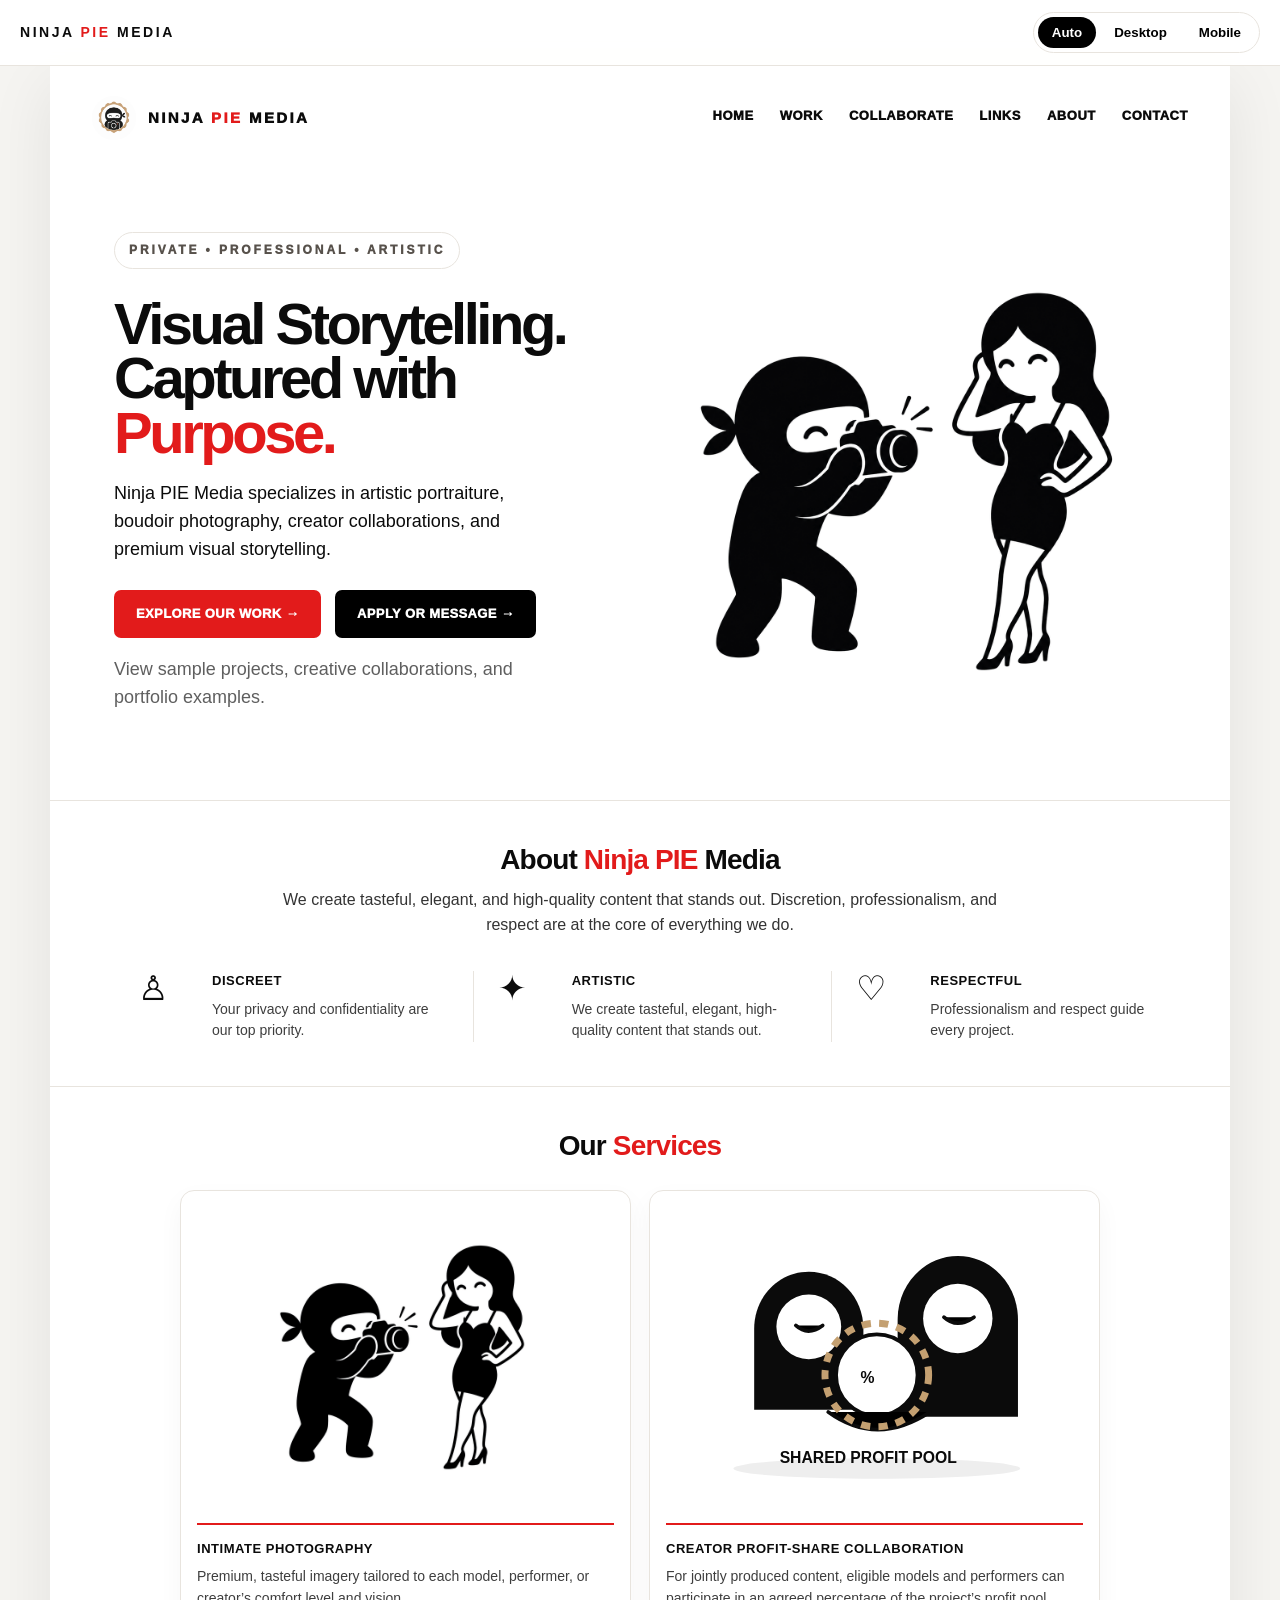
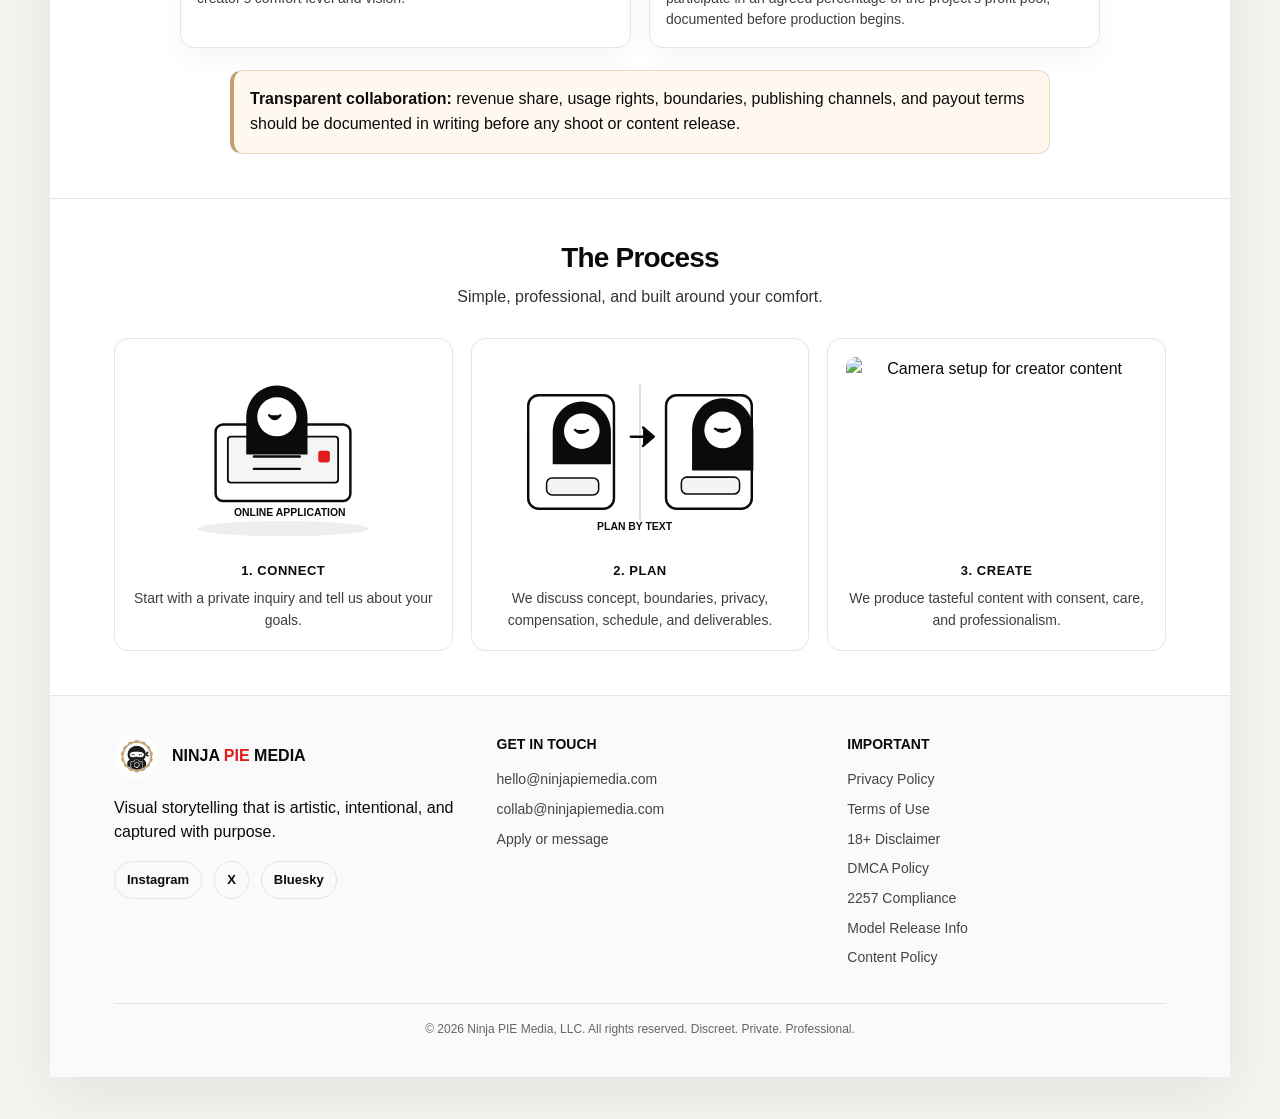
==== index.html @ a1fa8f60 "Add files via upload" ====
<!doctype html><html lang="en"><head><meta charset="utf-8"><meta name="viewport" content="width=device-width,initial-scale=1"><title>Ninja PIE Media | Visual Storytelling Captured with Purpose</title><meta name="description" content="Ninja PIE Media creates tasteful, professional visual storytelling, portraiture, and creator collaborations."><meta property="og:title" content="Ninja PIE Media | Visual Storytelling Captured with Purpose"><meta property="og:description" content="Visual storytelling captured with purpose."><meta property="og:image" content="/assets/social-preview.jpg"><meta property="og:type" content="website"><meta name="twitter:card" content="summary_large_image"><link rel="icon" href="/assets/favicon.png"><link rel="stylesheet" href="styles.css"></head><body><div class="top-toggle"><div class="toggle-inner"><a class="mini-brand" href="index.html">NINJA <span>PIE</span> MEDIA</a><div class="view-switch" aria-label="View switcher"><button data-view="auto">Auto</button><button data-view="desktop">Desktop</button><button data-view="mobile">Mobile</button></div></div></div><div class="site"><header class="nav"><a class="brand" href="index.html"><img src="assets/profile-logo.png" alt="Ninja PIE Media mark"><span class="brand-name">NINJA <span class="red">PIE</span> MEDIA</span></a><nav class="menu"><a href="index.html">HOME</a><a href="work.html">WORK</a><a href="collaborate.html">COLLABORATE</a><a href="links.html">LINKS</a><a href="about.html">ABOUT</a><a href="contact.html">CONTACT</a></nav><div class="hamb">☰</div></header><main><section class="hero"><div><span class="pill">PRIVATE • PROFESSIONAL • ARTISTIC</span><h1>Visual Storytelling.<br>Captured with <span class="red">Purpose.</span></h1><p>Ninja PIE Media specializes in artistic portraiture, boudoir photography, creator collaborations, and premium visual storytelling.</p><div class="cta-row"><a class="btn" href="work.html">Explore Our Work →</a><a class="btn black" href="collaborate.html">Apply or Message →</a></div><p class="small-note">View sample projects, creative collaborations, and portfolio examples.</p></div><div class="hero-img"><img src="assets/ninja-photographing-model.png" alt="Cartoon ninja photographer photographing a model"></div></section><section class="section center"><h2>About <span class="red">Ninja PIE</span> Media</h2><p class="section-intro">We create tasteful, elegant, and high-quality content that stands out. Discretion, professionalism, and respect are at the core of everything we do.</p><div class="values"><div class="value"><div class="icon">♙</div><div><h3>Discreet</h3><p>Your privacy and confidentiality are our top priority.</p></div></div><div class="value"><div class="icon">✦</div><div><h3>Artistic</h3><p>We create tasteful, elegant, high-quality content that stands out.</p></div></div><div class="value"><div class="icon">♡</div><div><h3>Respectful</h3><p>Professionalism and respect guide every project.</p></div></div></div></section><section class="section center"><h2>Our <span class="red">Services</span></h2><div class="cards two"><div class="card"><img src="assets/service-photography-crisp.png" alt="Photography service"><div class="cap"><h3>Intimate Photography</h3><p>Premium, tasteful imagery tailored to each model, performer, or creator’s comfort level and vision.</p></div></div><div class="card"><img src="assets/service-profit-share.svg" alt="Creator profit-share collaboration"><div class="cap"><h3>Creator Profit-Share Collaboration</h3><p>For jointly produced content, eligible models and performers can participate in an agreed percentage of the project’s profit pool, documented before production begins.</p></div></div></div><div class="profit-note"><strong>Transparent collaboration:</strong> revenue share, usage rights, boundaries, publishing channels, and payout terms should be documented in writing before any shoot or content release.</div></section><section class="section center"><h2>The Process</h2><p class="section-intro">Simple, professional, and built around your comfort.</p><div class="steps visual"><div class="step"><img src="assets/process-connect.svg" alt="Model applying online"><h3>1. Connect</h3><p>Start with a private inquiry and tell us about your goals.</p></div><div class="step"><img src="assets/process-plan.svg" alt="Planning by text"><h3>2. Plan</h3><p>We discuss concept, boundaries, privacy, compensation, schedule, and deliverables.</p></div><div class="step"><img src="assets/process-create.svg" alt="Camera setup for creator content"><h3>3. Create</h3><p>We produce tasteful content with consent, care, and professionalism.</p></div></div></section></main><footer class="footer"><div class="footer-grid"><div><div class="footer-logo"><img src="assets/profile-logo.png" alt="Ninja PIE Media"><strong>NINJA <span class="red">PIE</span> MEDIA</strong></div><p>Visual storytelling that is artistic, intentional, and captured with purpose.</p><div class="socials"><a target="_blank" rel="noopener noreferrer" href="https://instagram.com/ninjapiemedia">Instagram</a><a target="_blank" rel="noopener noreferrer" href="https://x.com/ninjapiemedia">X</a><a target="_blank" rel="noopener noreferrer" href="https://bsky.app/profile/ninjapiemedia.bsky.social">Bluesky</a></div></div><div><h4>Get in touch</h4><ul><li><a href="mailto:hello@ninjapiemedia.com">hello@ninjapiemedia.com</a></li><li><a href="mailto:collab@ninjapiemedia.com">collab@ninjapiemedia.com</a></li><li><a href="collaborate.html">Apply or message</a></li></ul></div><div><h4>Important</h4><ul><li><a href="privacy.html">Privacy Policy</a></li><li><a href="terms.html">Terms of Use</a></li><li><a href="age.html">18+ Disclaimer</a></li><li><a href="dmca.html">DMCA Policy</a></li><li><a href="compliance.html">2257 Compliance</a></li><li><a href="release.html">Model Release Info</a></li><li><a href="content-policy.html">Content Policy</a></li></ul></div></div><div class="copyright">© 2026 Ninja PIE Media, LLC. All rights reserved. Discreet. Private. Professional.</div></footer></div><script src="script.js"></script></body></html>
---- styles.css ----
:root{--bg:#f5f4f1;--paper:#fff;--ink:#0b0b0b;--muted:#5f5f5f;--line:#e8e4de;--red:#e21b1b;--gold:#c4a071;--soft:#faf9f7;--shadow:0 18px 60px rgba(0,0,0,.08)}
*{box-sizing:border-box}html{scroll-behavior:smooth}body{margin:0;background:var(--bg);color:var(--ink);font-family:Inter,Arial,Helvetica,sans-serif;line-height:1.55}a{color:inherit;text-decoration:none}img{max-width:100%;display:block}.top-toggle{position:sticky;top:0;z-index:50;background:rgba(255,255,255,.94);border-bottom:1px solid var(--line);backdrop-filter:blur(12px)}.toggle-inner{max-width:1320px;margin:auto;padding:12px 20px;display:flex;align-items:center;justify-content:space-between}.mini-brand{font-weight:900;letter-spacing:.18em;font-size:14px}.mini-brand span,.red{color:var(--red)}.view-switch{display:flex;gap:4px;border:1px solid var(--line);border-radius:999px;padding:4px;background:#fff}.view-switch button{border:0;background:transparent;border-radius:999px;padding:8px 14px;font-weight:800;cursor:pointer}.view-switch button.active{background:#000;color:#fff}.site{max-width:1180px;margin:0 auto 42px;background:var(--paper);box-shadow:var(--shadow);overflow:hidden}.site.mobile{max-width:430px}.nav{display:flex;align-items:center;justify-content:space-between;padding:30px 42px}.brand{display:flex;gap:12px;align-items:center}.brand img{width:44px;height:44px;border-radius:50%;object-fit:cover}.brand-name{font-size:15px;font-weight:950;letter-spacing:.16em;white-space:nowrap}.menu{display:flex;gap:26px;align-items:center;font-size:13px;font-weight:950;letter-spacing:.04em}.menu a{padding:8px 0;border-bottom:3px solid transparent}.menu a.active,.menu a:hover{color:var(--red);border-color:var(--red)}.hamb{display:none;font-size:28px}.hero{display:grid;grid-template-columns:1fr 1fr;gap:40px;align-items:center;padding:58px 64px 66px}.pill{display:inline-block;border:1px solid var(--line);border-radius:999px;padding:8px 14px;color:#57514b;background:#fff;font-size:12px;font-weight:950;letter-spacing:.24em}.hero h1{font-size:58px;line-height:.94;margin:28px 0 20px;letter-spacing:-.06em}.hero p{max-width:430px;font-size:18px}.hero-img img{border-radius:22px;filter:contrast(1.03) saturate(.9)}.cta-row{display:flex;gap:14px;flex-wrap:wrap;margin:26px 0 10px}.center-row{justify-content:center}.btn{display:inline-flex;align-items:center;justify-content:center;gap:10px;background:var(--red);color:#fff;border-radius:7px;padding:14px 22px;font-size:13px;font-weight:950;text-transform:uppercase;letter-spacing:.03em;border:0;cursor:pointer}.btn.black{background:#000}.btn.light{background:#fff;color:#000;border:1px solid var(--line)}.small-note{color:var(--muted);font-size:14px}.section{padding:44px 64px;border-top:1px solid var(--line)}.section.center{text-align:center}.section h2{font-size:28px;line-height:1.1;margin:0 0 12px;letter-spacing:-.03em}.section-intro{max-width:720px;margin:0 auto 28px;color:#333}.values{display:grid;grid-template-columns:repeat(3,1fr);gap:24px;margin-top:34px}.value{display:grid;grid-template-columns:58px 1fr;gap:16px;text-align:left;border-left:1px solid var(--line);padding-left:24px}.value:first-child{border-left:0}.icon{font-size:34px;line-height:1}.value h3,.card h3,.step h3{font-size:13px;text-transform:uppercase;letter-spacing:.04em;margin:0 0 7px}.value p,.card p,.step p{color:#3e3e3e;margin:0;font-size:14px}.cards{display:grid;grid-template-columns:repeat(4,1fr);gap:18px;margin-top:28px}.cards.two{grid-template-columns:repeat(2,1fr);max-width:920px;margin-left:auto;margin-right:auto}.card{background:#fff;border:1px solid var(--line);border-radius:14px;padding:16px;box-shadow:0 10px 26px rgba(0,0,0,.04);overflow:hidden;text-align:left}.card img{height:240px;width:100%;object-fit:contain;border-radius:10px;background:#fff;image-rendering:auto}.cards.two .card img{height:300px}.card .cap{border-top:2px solid var(--red);margin-top:16px;padding-top:14px}.profit-note{margin:22px auto 0;max-width:820px;text-align:left;background:#fff8ef;border:1px solid #edd7bd;border-left:4px solid var(--gold);padding:16px;border-radius:12px}.steps{display:grid;grid-template-columns:repeat(3,1fr);gap:18px;margin-top:28px}.step{border:1px solid var(--line);border-radius:14px;padding:18px;background:#fff;text-align:center}.steps.visual .step img{height:190px;width:100%;object-fit:contain;margin:0 auto 14px;border-radius:10px;background:#fff}.footer{padding:38px 64px;background:#fafafa;border-top:1px solid var(--line)}.footer-grid{display:grid;grid-template-columns:1.1fr 1fr 1fr;gap:32px}.footer-logo{display:flex;gap:12px;align-items:center}.footer-logo img{width:46px;height:46px;border-radius:50%}.footer h4{margin:0 0 14px;font-size:14px;text-transform:uppercase}.footer ul{list-style:none;padding:0;margin:0}.footer li{margin:8px 0;color:#444;font-size:14px}.socials{display:flex;gap:12px;flex-wrap:wrap;margin-top:14px}.socials a{border:1px solid var(--line);border-radius:999px;padding:8px 12px;font-size:13px;font-weight:800}.copyright{margin-top:26px;padding-top:16px;border-top:1px solid var(--line);text-align:center;color:#666;font-size:12px}.page-hero{padding:54px 64px;background:linear-gradient(120deg,#fff,#fbfaf7);border-top:1px solid var(--line)}.page-hero h1{font-size:48px;letter-spacing:-.05em;line-height:1;margin:12px 0}.back-home{display:inline-flex;margin-bottom:18px;color:#333;border:1px solid var(--line);border-radius:999px;padding:8px 12px;font-weight:850;font-size:13px}.grid-2{display:grid;grid-template-columns:1fr 1fr;gap:28px;align-items:start}.page-art{border-radius:14px;border:1px solid var(--line);background:#fff}.legal{max-width:900px;margin:auto}.legal h2{margin-top:30px}.legal p,.legal li{color:#333}.notice{background:#fff6f6;border:1px solid #ffd0d0;border-left:4px solid var(--red);padding:16px;border-radius:10px;margin:18px 0}.form{display:grid;gap:14px;background:#fff;border:1px solid var(--line);border-radius:14px;padding:22px}.form label{font-weight:850;font-size:13px}.form input,.form select,.form textarea{width:100%;border:1px solid var(--line);border-radius:8px;padding:12px;font:inherit;background:#fff}.form textarea{min-height:130px}.check{display:flex;gap:10px;align-items:flex-start;font-size:13px;color:#333}.check input{width:auto;margin-top:5px}.platforms{display:grid;grid-template-columns:repeat(5,1fr);gap:12px}.platform{border:1px solid var(--line);border-radius:12px;padding:18px;background:#fff;text-align:center}.coming{display:inline-block;margin-top:10px;background:#000;color:#fff;border-radius:999px;padding:5px 10px;font-size:11px;font-weight:900;text-transform:uppercase}.gallery{display:grid;grid-template-columns:repeat(3,1fr);gap:16px}.gallery .card img{height:220px;object-fit:cover}.link-list{display:grid;gap:12px;max-width:520px;margin:0 auto}.site.mobile .nav{padding:22px 20px}.site.mobile .menu{display:none}.site.mobile .hamb{display:block}.site.mobile .hero{display:block;padding:34px 24px 44px}.site.mobile .hero h1{font-size:42px}.site.mobile .hero p{font-size:16px}.site.mobile .section,.site.mobile .page-hero,.site.mobile .footer{padding:32px 24px}.site.mobile .values,.site.mobile .cards,.site.mobile .cards.two,.site.mobile .steps,.site.mobile .footer-grid,.site.mobile .grid-2,.site.mobile .platforms,.site.mobile .gallery{grid-template-columns:1fr}.site.mobile .value{border-left:0;border-top:1px solid var(--line);padding-left:0;padding-top:18px}.site.mobile .page-hero h1{font-size:38px}
@media(max-width:850px){.site{max-width:430px}.menu{display:none}.hamb{display:block}.nav{padding:22px 20px}.hero{display:block;padding:34px 24px 44px}.hero h1{font-size:42px}.hero p{font-size:16px}.section,.page-hero,.footer{padding:32px 24px}.values,.cards,.cards.two,.steps,.footer-grid,.grid-2,.platforms,.gallery{grid-template-columns:1fr}.value{border-left:0;border-top:1px solid var(--line);padding-left:0;padding-top:18px}.page-hero h1{font-size:38px}.top-toggle .mini-brand{font-size:11px}.view-switch button{padding:7px 10px;font-size:12px}.cards.two .card img,.card img{height:230px}}
body.force-desktop .site{max-width:1180px}body.force-desktop .menu{display:flex}body.force-desktop .hamb{display:none}body.force-desktop .hero{display:grid;grid-template-columns:1fr 1fr;padding:58px 64px 66px}body.force-desktop .hero h1{font-size:58px}body.force-desktop .section,body.force-desktop .page-hero,body.force-desktop .footer{padding:44px 64px}body.force-desktop .values{grid-template-columns:repeat(3,1fr)}body.force-desktop .cards{grid-template-columns:repeat(4,1fr)}body.force-desktop .cards.two{grid-template-columns:repeat(2,1fr)}body.force-desktop .steps{grid-template-columns:repeat(3,1fr)}body.force-desktop .footer-grid{grid-template-columns:1.1fr 1fr 1fr}body.force-desktop .grid-2{grid-template-columns:1fr 1fr}body.force-desktop .platforms{grid-template-columns:repeat(5,1fr)}body.force-desktop .gallery{grid-template-columns:repeat(3,1fr)}body.force-mobile .site{max-width:430px}body.force-mobile .menu{display:none}body.force-mobile .hamb{display:block}body.force-mobile .hero{display:block;padding:34px 24px 44px}body.force-mobile .hero h1{font-size:42px}body.force-mobile .section,body.force-mobile .page-hero,body.force-mobile .footer{padding:32px 24px}body.force-mobile .values,body.force-mobile .cards,body.force-mobile .cards.two,body.force-mobile .steps,body.force-mobile .footer-grid,body.force-mobile .grid-2,body.force-mobile .platforms,body.force-mobile .gallery{grid-template-columns:1fr}body.force-mobile .value{border-left:0;border-top:1px solid var(--line);padding-left:0;padding-top:18px}
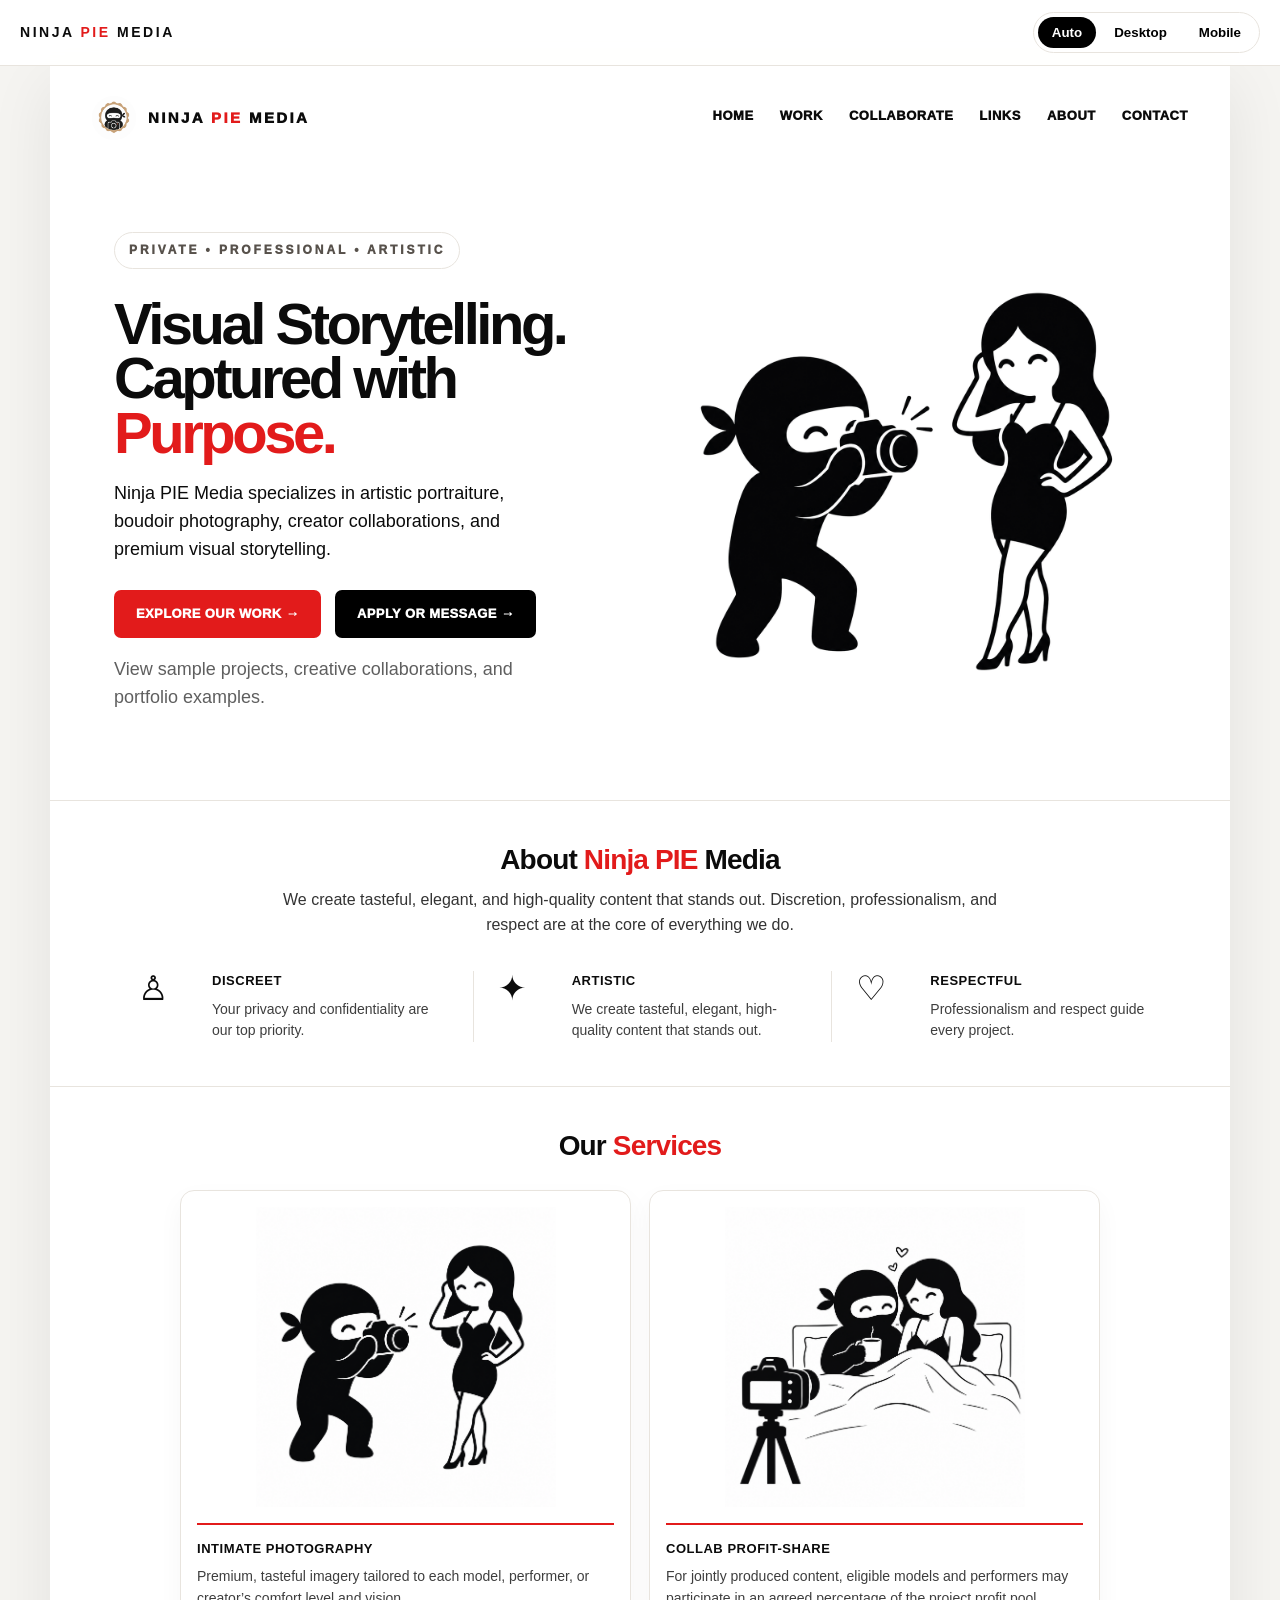
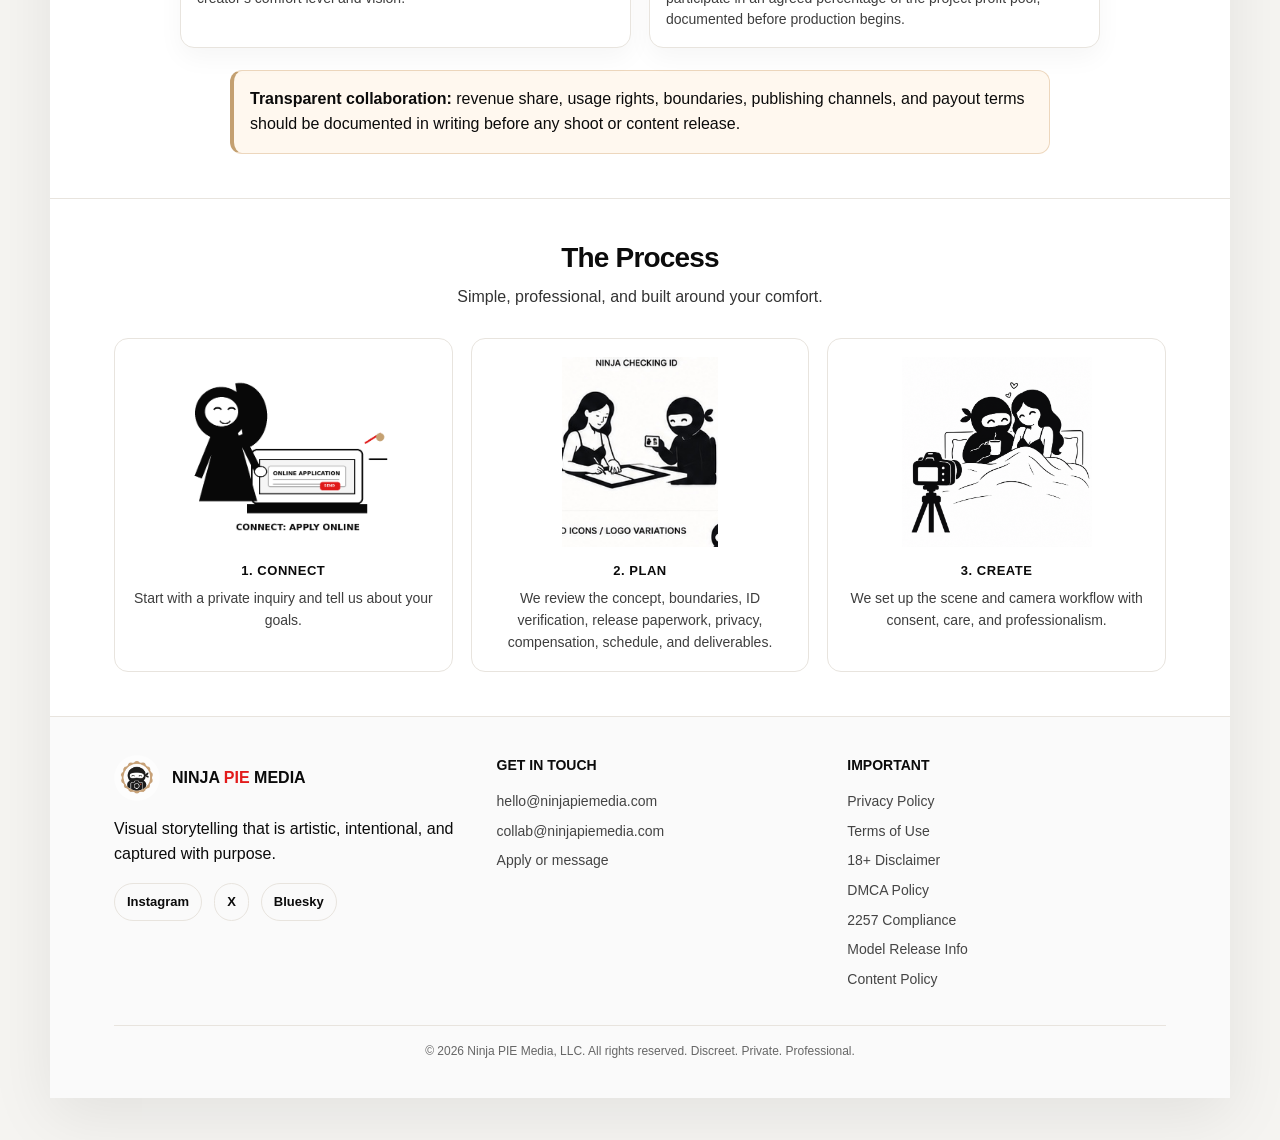
==== commit c895327a: "Add files via upload" ====
--- a/index.html
+++ b/index.html
@@ -1 +1 @@
-<!doctype html><html lang="en"><head><meta charset="utf-8"><meta name="viewport" content="width=device-width,initial-scale=1"><title>Ninja PIE Media | Visual Storytelling Captured with Purpose</title><meta name="description" content="Ninja PIE Media creates tasteful, professional visual storytelling, portraiture, and creator collaborations."><meta property="og:title" content="Ninja PIE Media | Visual Storytelling Captured with Purpose"><meta property="og:description" content="Visual storytelling captured with purpose."><meta property="og:image" content="/assets/social-preview.jpg"><meta property="og:type" content="website"><meta name="twitter:card" content="summary_large_image"><link rel="icon" href="/assets/favicon.png"><link rel="stylesheet" href="styles.css"></head><body><div class="top-toggle"><div class="toggle-inner"><a class="mini-brand" href="index.html">NINJA <span>PIE</span> MEDIA</a><div class="view-switch" aria-label="View switcher"><button data-view="auto">Auto</button><button data-view="desktop">Desktop</button><button data-view="mobile">Mobile</button></div></div></div><div class="site"><header class="nav"><a class="brand" href="index.html"><img src="assets/profile-logo.png" alt="Ninja PIE Media mark"><span class="brand-name">NINJA <span class="red">PIE</span> MEDIA</span></a><nav class="menu"><a href="index.html">HOME</a><a href="work.html">WORK</a><a href="collaborate.html">COLLABORATE</a><a href="links.html">LINKS</a><a href="about.html">ABOUT</a><a href="contact.html">CONTACT</a></nav><div class="hamb">☰</div></header><main><section class="hero"><div><span class="pill">PRIVATE • PROFESSIONAL • ARTISTIC</span><h1>Visual Storytelling.<br>Captured with <span class="red">Purpose.</span></h1><p>Ninja PIE Media specializes in artistic portraiture, boudoir photography, creator collaborations, and premium visual storytelling.</p><div class="cta-row"><a class="btn" href="work.html">Explore Our Work →</a><a class="btn black" href="collaborate.html">Apply or Message →</a></div><p class="small-note">View sample projects, creative collaborations, and portfolio examples.</p></div><div class="hero-img"><img src="assets/ninja-photographing-model.png" alt="Cartoon ninja photographer photographing a model"></div></section><section class="section center"><h2>About <span class="red">Ninja PIE</span> Media</h2><p class="section-intro">We create tasteful, elegant, and high-quality content that stands out. Discretion, professionalism, and respect are at the core of everything we do.</p><div class="values"><div class="value"><div class="icon">♙</div><div><h3>Discreet</h3><p>Your privacy and confidentiality are our top priority.</p></div></div><div class="value"><div class="icon">✦</div><div><h3>Artistic</h3><p>We create tasteful, elegant, high-quality content that stands out.</p></div></div><div class="value"><div class="icon">♡</div><div><h3>Respectful</h3><p>Professionalism and respect guide every project.</p></div></div></div></section><section class="section center"><h2>Our <span class="red">Services</span></h2><div class="cards two"><div class="card"><img src="assets/service-photography-crisp.png" alt="Photography service"><div class="cap"><h3>Intimate Photography</h3><p>Premium, tasteful imagery tailored to each model, performer, or creator’s comfort level and vision.</p></div></div><div class="card"><img src="assets/service-profit-share.svg" alt="Creator profit-share collaboration"><div class="cap"><h3>Creator Profit-Share Collaboration</h3><p>For jointly produced content, eligible models and performers can participate in an agreed percentage of the project’s profit pool, documented before production begins.</p></div></div></div><div class="profit-note"><strong>Transparent collaboration:</strong> revenue share, usage rights, boundaries, publishing channels, and payout terms should be documented in writing before any shoot or content release.</div></section><section class="section center"><h2>The Process</h2><p class="section-intro">Simple, professional, and built around your comfort.</p><div class="steps visual"><div class="step"><img src="assets/process-connect.svg" alt="Model applying online"><h3>1. Connect</h3><p>Start with a private inquiry and tell us about your goals.</p></div><div class="step"><img src="assets/process-plan.svg" alt="Planning by text"><h3>2. Plan</h3><p>We discuss concept, boundaries, privacy, compensation, schedule, and deliverables.</p></div><div class="step"><img src="assets/process-create.svg" alt="Camera setup for creator content"><h3>3. Create</h3><p>We produce tasteful content with consent, care, and professionalism.</p></div></div></section></main><footer class="footer"><div class="footer-grid"><div><div class="footer-logo"><img src="assets/profile-logo.png" alt="Ninja PIE Media"><strong>NINJA <span class="red">PIE</span> MEDIA</strong></div><p>Visual storytelling that is artistic, intentional, and captured with purpose.</p><div class="socials"><a target="_blank" rel="noopener noreferrer" href="https://instagram.com/ninjapiemedia">Instagram</a><a target="_blank" rel="noopener noreferrer" href="https://x.com/ninjapiemedia">X</a><a target="_blank" rel="noopener noreferrer" href="https://bsky.app/profile/ninjapiemedia.bsky.social">Bluesky</a></div></div><div><h4>Get in touch</h4><ul><li><a href="mailto:hello@ninjapiemedia.com">hello@ninjapiemedia.com</a></li><li><a href="mailto:collab@ninjapiemedia.com">collab@ninjapiemedia.com</a></li><li><a href="collaborate.html">Apply or message</a></li></ul></div><div><h4>Important</h4><ul><li><a href="privacy.html">Privacy Policy</a></li><li><a href="terms.html">Terms of Use</a></li><li><a href="age.html">18+ Disclaimer</a></li><li><a href="dmca.html">DMCA Policy</a></li><li><a href="compliance.html">2257 Compliance</a></li><li><a href="release.html">Model Release Info</a></li><li><a href="content-policy.html">Content Policy</a></li></ul></div></div><div class="copyright">© 2026 Ninja PIE Media, LLC. All rights reserved. Discreet. Private. Professional.</div></footer></div><script src="script.js"></script></body></html>+<!doctype html><html lang="en"><head><meta charset="utf-8"><meta name="viewport" content="width=device-width,initial-scale=1"><title>Ninja PIE Media | Visual Storytelling Captured with Purpose</title><meta name="description" content="Ninja PIE Media creates tasteful, professional visual storytelling, portraiture, and creator collaborations."><meta property="og:title" content="Ninja PIE Media | Visual Storytelling Captured with Purpose"><meta property="og:description" content="Visual storytelling captured with purpose."><meta property="og:image" content="/assets/social-preview.jpg"><meta property="og:type" content="website"><meta name="twitter:card" content="summary_large_image"><link rel="icon" href="/assets/favicon.png"><link rel="stylesheet" href="styles.css"></head><body><div class="top-toggle"><div class="toggle-inner"><a class="mini-brand" href="index.html">NINJA <span>PIE</span> MEDIA</a><div class="view-switch" aria-label="View switcher"><button data-view="auto">Auto</button><button data-view="desktop">Desktop</button><button data-view="mobile">Mobile</button></div></div></div><div class="site"><header class="nav"><a class="brand" href="index.html"><img src="assets/profile-logo.png" alt="Ninja PIE Media mark"><span class="brand-name">NINJA <span class="red">PIE</span> MEDIA</span></a><nav class="menu"><a href="index.html">HOME</a><a href="work.html">WORK</a><a href="collaborate.html">COLLABORATE</a><a href="links.html">LINKS</a><a href="about.html">ABOUT</a><a href="contact.html">CONTACT</a></nav><div class="hamb">☰</div></header><main><section class="hero"><div><span class="pill">PRIVATE • PROFESSIONAL • ARTISTIC</span><h1>Visual Storytelling.<br>Captured with <span class="red">Purpose.</span></h1><p>Ninja PIE Media specializes in artistic portraiture, boudoir photography, creator collaborations, and premium visual storytelling.</p><div class="cta-row"><a class="btn" href="work.html">Explore Our Work →</a><a class="btn black" href="collaborate.html">Apply or Message →</a></div><p class="small-note">View sample projects, creative collaborations, and portfolio examples.</p></div><div class="hero-img"><img src="assets/ninja-photographing-model.png" alt="Cartoon ninja photographer photographing a model"></div></section><section class="section center"><h2>About <span class="red">Ninja PIE</span> Media</h2><p class="section-intro">We create tasteful, elegant, and high-quality content that stands out. Discretion, professionalism, and respect are at the core of everything we do.</p><div class="values"><div class="value"><div class="icon">♙</div><div><h3>Discreet</h3><p>Your privacy and confidentiality are our top priority.</p></div></div><div class="value"><div class="icon">✦</div><div><h3>Artistic</h3><p>We create tasteful, elegant, high-quality content that stands out.</p></div></div><div class="value"><div class="icon">♡</div><div><h3>Respectful</h3><p>Professionalism and respect guide every project.</p></div></div></div></section><section class="section center"><h2>Our <span class="red">Services</span></h2><div class="cards two"><div class="card"><img src="assets/service-photography.png" alt="Photography service"><div class="cap"><h3>Intimate Photography</h3><p>Premium, tasteful imagery tailored to each model, performer, or creator’s comfort level and vision.</p></div></div><div class="card"><img src="assets/service-profit-share.png" alt="Creator profit-share collaboration"><div class="cap"><h3>Collab Profit-Share</h3><p>For jointly produced content, eligible models and performers may participate in an agreed percentage of the project profit pool, documented before production begins.</p></div></div></div><div class="profit-note"><strong>Transparent collaboration:</strong> revenue share, usage rights, boundaries, publishing channels, and payout terms should be documented in writing before any shoot or content release.</div></section><section class="section center"><h2>The Process</h2><p class="section-intro">Simple, professional, and built around your comfort.</p><div class="steps visual"><div class="step"><img src="assets/process-connect.png" alt="Model applying online"><h3>1. Connect</h3><p>Start with a private inquiry and tell us about your goals.</p></div><div class="step"><img src="assets/process-plan.png" alt="Model completing paperwork while ninja checks ID"><h3>2. Plan</h3><p>We review the concept, boundaries, ID verification, release paperwork, privacy, compensation, schedule, and deliverables.</p></div><div class="step"><img src="assets/process-create.png" alt="Ninja setting up video camera with model in bed"><h3>3. Create</h3><p>We set up the scene and camera workflow with consent, care, and professionalism.</p></div></div></section></main><footer class="footer"><div class="footer-grid"><div><div class="footer-logo"><img src="assets/profile-logo.png" alt="Ninja PIE Media"><strong>NINJA <span class="red">PIE</span> MEDIA</strong></div><p>Visual storytelling that is artistic, intentional, and captured with purpose.</p><div class="socials"><a target="_blank" rel="noopener noreferrer" href="https://instagram.com/ninjapiemedia">Instagram</a><a target="_blank" rel="noopener noreferrer" href="https://x.com/ninjapiemedia">X</a><a target="_blank" rel="noopener noreferrer" href="https://bsky.app/profile/ninjapiemedia.bsky.social">Bluesky</a></div></div><div><h4>Get in touch</h4><ul><li><a href="mailto:hello@ninjapiemedia.com">hello@ninjapiemedia.com</a></li><li><a href="mailto:collab@ninjapiemedia.com">collab@ninjapiemedia.com</a></li><li><a href="collaborate.html">Apply or message</a></li></ul></div><div><h4>Important</h4><ul><li><a href="privacy.html">Privacy Policy</a></li><li><a href="terms.html">Terms of Use</a></li><li><a href="age.html">18+ Disclaimer</a></li><li><a href="dmca.html">DMCA Policy</a></li><li><a href="compliance.html">2257 Compliance</a></li><li><a href="release.html">Model Release Info</a></li><li><a href="content-policy.html">Content Policy</a></li></ul></div></div><div class="copyright">© 2026 Ninja PIE Media, LLC. All rights reserved. Discreet. Private. Professional.</div></footer></div><script src="script.js"></script></body></html>
--- a/styles.css
+++ b/styles.css
@@ -1,5 +1,10 @@
 
 :root{--bg:#f5f4f1;--paper:#fff;--ink:#0b0b0b;--muted:#5f5f5f;--line:#e8e4de;--red:#e21b1b;--gold:#c4a071;--soft:#faf9f7;--shadow:0 18px 60px rgba(0,0,0,.08)}
-*{box-sizing:border-box}html{scroll-behavior:smooth}body{margin:0;background:var(--bg);color:var(--ink);font-family:Inter,Arial,Helvetica,sans-serif;line-height:1.55}a{color:inherit;text-decoration:none}img{max-width:100%;display:block}.top-toggle{position:sticky;top:0;z-index:50;background:rgba(255,255,255,.94);border-bottom:1px solid var(--line);backdrop-filter:blur(12px)}.toggle-inner{max-width:1320px;margin:auto;padding:12px 20px;display:flex;align-items:center;justify-content:space-between}.mini-brand{font-weight:900;letter-spacing:.18em;font-size:14px}.mini-brand span,.red{color:var(--red)}.view-switch{display:flex;gap:4px;border:1px solid var(--line);border-radius:999px;padding:4px;background:#fff}.view-switch button{border:0;background:transparent;border-radius:999px;padding:8px 14px;font-weight:800;cursor:pointer}.view-switch button.active{background:#000;color:#fff}.site{max-width:1180px;margin:0 auto 42px;background:var(--paper);box-shadow:var(--shadow);overflow:hidden}.site.mobile{max-width:430px}.nav{display:flex;align-items:center;justify-content:space-between;padding:30px 42px}.brand{display:flex;gap:12px;align-items:center}.brand img{width:44px;height:44px;border-radius:50%;object-fit:cover}.brand-name{font-size:15px;font-weight:950;letter-spacing:.16em;white-space:nowrap}.menu{display:flex;gap:26px;align-items:center;font-size:13px;font-weight:950;letter-spacing:.04em}.menu a{padding:8px 0;border-bottom:3px solid transparent}.menu a.active,.menu a:hover{color:var(--red);border-color:var(--red)}.hamb{display:none;font-size:28px}.hero{display:grid;grid-template-columns:1fr 1fr;gap:40px;align-items:center;padding:58px 64px 66px}.pill{display:inline-block;border:1px solid var(--line);border-radius:999px;padding:8px 14px;color:#57514b;background:#fff;font-size:12px;font-weight:950;letter-spacing:.24em}.hero h1{font-size:58px;line-height:.94;margin:28px 0 20px;letter-spacing:-.06em}.hero p{max-width:430px;font-size:18px}.hero-img img{border-radius:22px;filter:contrast(1.03) saturate(.9)}.cta-row{display:flex;gap:14px;flex-wrap:wrap;margin:26px 0 10px}.center-row{justify-content:center}.btn{display:inline-flex;align-items:center;justify-content:center;gap:10px;background:var(--red);color:#fff;border-radius:7px;padding:14px 22px;font-size:13px;font-weight:950;text-transform:uppercase;letter-spacing:.03em;border:0;cursor:pointer}.btn.black{background:#000}.btn.light{background:#fff;color:#000;border:1px solid var(--line)}.small-note{color:var(--muted);font-size:14px}.section{padding:44px 64px;border-top:1px solid var(--line)}.section.center{text-align:center}.section h2{font-size:28px;line-height:1.1;margin:0 0 12px;letter-spacing:-.03em}.section-intro{max-width:720px;margin:0 auto 28px;color:#333}.values{display:grid;grid-template-columns:repeat(3,1fr);gap:24px;margin-top:34px}.value{display:grid;grid-template-columns:58px 1fr;gap:16px;text-align:left;border-left:1px solid var(--line);padding-left:24px}.value:first-child{border-left:0}.icon{font-size:34px;line-height:1}.value h3,.card h3,.step h3{font-size:13px;text-transform:uppercase;letter-spacing:.04em;margin:0 0 7px}.value p,.card p,.step p{color:#3e3e3e;margin:0;font-size:14px}.cards{display:grid;grid-template-columns:repeat(4,1fr);gap:18px;margin-top:28px}.cards.two{grid-template-columns:repeat(2,1fr);max-width:920px;margin-left:auto;margin-right:auto}.card{background:#fff;border:1px solid var(--line);border-radius:14px;padding:16px;box-shadow:0 10px 26px rgba(0,0,0,.04);overflow:hidden;text-align:left}.card img{height:240px;width:100%;object-fit:contain;border-radius:10px;background:#fff;image-rendering:auto}.cards.two .card img{height:300px}.card .cap{border-top:2px solid var(--red);margin-top:16px;padding-top:14px}.profit-note{margin:22px auto 0;max-width:820px;text-align:left;background:#fff8ef;border:1px solid #edd7bd;border-left:4px solid var(--gold);padding:16px;border-radius:12px}.steps{display:grid;grid-template-columns:repeat(3,1fr);gap:18px;margin-top:28px}.step{border:1px solid var(--line);border-radius:14px;padding:18px;background:#fff;text-align:center}.steps.visual .step img{height:190px;width:100%;object-fit:contain;margin:0 auto 14px;border-radius:10px;background:#fff}.footer{padding:38px 64px;background:#fafafa;border-top:1px solid var(--line)}.footer-grid{display:grid;grid-template-columns:1.1fr 1fr 1fr;gap:32px}.footer-logo{display:flex;gap:12px;align-items:center}.footer-logo img{width:46px;height:46px;border-radius:50%}.footer h4{margin:0 0 14px;font-size:14px;text-transform:uppercase}.footer ul{list-style:none;padding:0;margin:0}.footer li{margin:8px 0;color:#444;font-size:14px}.socials{display:flex;gap:12px;flex-wrap:wrap;margin-top:14px}.socials a{border:1px solid var(--line);border-radius:999px;padding:8px 12px;font-size:13px;font-weight:800}.copyright{margin-top:26px;padding-top:16px;border-top:1px solid var(--line);text-align:center;color:#666;font-size:12px}.page-hero{padding:54px 64px;background:linear-gradient(120deg,#fff,#fbfaf7);border-top:1px solid var(--line)}.page-hero h1{font-size:48px;letter-spacing:-.05em;line-height:1;margin:12px 0}.back-home{display:inline-flex;margin-bottom:18px;color:#333;border:1px solid var(--line);border-radius:999px;padding:8px 12px;font-weight:850;font-size:13px}.grid-2{display:grid;grid-template-columns:1fr 1fr;gap:28px;align-items:start}.page-art{border-radius:14px;border:1px solid var(--line);background:#fff}.legal{max-width:900px;margin:auto}.legal h2{margin-top:30px}.legal p,.legal li{color:#333}.notice{background:#fff6f6;border:1px solid #ffd0d0;border-left:4px solid var(--red);padding:16px;border-radius:10px;margin:18px 0}.form{display:grid;gap:14px;background:#fff;border:1px solid var(--line);border-radius:14px;padding:22px}.form label{font-weight:850;font-size:13px}.form input,.form select,.form textarea{width:100%;border:1px solid var(--line);border-radius:8px;padding:12px;font:inherit;background:#fff}.form textarea{min-height:130px}.check{display:flex;gap:10px;align-items:flex-start;font-size:13px;color:#333}.check input{width:auto;margin-top:5px}.platforms{display:grid;grid-template-columns:repeat(5,1fr);gap:12px}.platform{border:1px solid var(--line);border-radius:12px;padding:18px;background:#fff;text-align:center}.coming{display:inline-block;margin-top:10px;background:#000;color:#fff;border-radius:999px;padding:5px 10px;font-size:11px;font-weight:900;text-transform:uppercase}.gallery{display:grid;grid-template-columns:repeat(3,1fr);gap:16px}.gallery .card img{height:220px;object-fit:cover}.link-list{display:grid;gap:12px;max-width:520px;margin:0 auto}.site.mobile .nav{padding:22px 20px}.site.mobile .menu{display:none}.site.mobile .hamb{display:block}.site.mobile .hero{display:block;padding:34px 24px 44px}.site.mobile .hero h1{font-size:42px}.site.mobile .hero p{font-size:16px}.site.mobile .section,.site.mobile .page-hero,.site.mobile .footer{padding:32px 24px}.site.mobile .values,.site.mobile .cards,.site.mobile .cards.two,.site.mobile .steps,.site.mobile .footer-grid,.site.mobile .grid-2,.site.mobile .platforms,.site.mobile .gallery{grid-template-columns:1fr}.site.mobile .value{border-left:0;border-top:1px solid var(--line);padding-left:0;padding-top:18px}.site.mobile .page-hero h1{font-size:38px}
+*{box-sizing:border-box}html{scroll-behavior:smooth}body{margin:0;background:var(--bg);color:var(--ink);font-family:Inter,Arial,Helvetica,sans-serif;line-height:1.55}a{color:inherit;text-decoration:none}img{max-width:100%;display:block}.top-toggle{position:sticky;top:0;z-index:50;background:rgba(255,255,255,.94);border-bottom:1px solid var(--line);backdrop-filter:blur(12px)}.toggle-inner{max-width:1320px;margin:auto;padding:12px 20px;display:flex;align-items:center;justify-content:space-between}.mini-brand{font-weight:900;letter-spacing:.18em;font-size:14px}.mini-brand span,.red{color:var(--red)}.view-switch{display:flex;gap:4px;border:1px solid var(--line);border-radius:999px;padding:4px;background:#fff}.view-switch button{border:0;background:transparent;border-radius:999px;padding:8px 14px;font-weight:800;cursor:pointer}.view-switch button.active{background:#000;color:#fff}.site{max-width:1180px;margin:0 auto 42px;background:var(--paper);box-shadow:var(--shadow);overflow:hidden}.site.mobile{max-width:430px}.nav{display:flex;align-items:center;justify-content:space-between;padding:30px 42px;position:relative}.brand{display:flex;gap:12px;align-items:center}.brand img{width:44px;height:44px;border-radius:50%;object-fit:cover}.brand-name{font-size:15px;font-weight:950;letter-spacing:.16em;white-space:nowrap}.menu{display:flex;gap:26px;align-items:center;font-size:13px;font-weight:950;letter-spacing:.04em}.menu a{padding:8px 0;border-bottom:3px solid transparent}.menu a.active,.menu a:hover{color:var(--red);border-color:var(--red)}.hamb{display:none;font-size:28px;cursor:pointer;line-height:1;border:1px solid transparent;border-radius:8px;padding:6px 8px}.hamb:hover{border-color:var(--line);background:#fff}.hero{display:grid;grid-template-columns:1fr 1fr;gap:40px;align-items:center;padding:58px 64px 66px}.pill{display:inline-block;border:1px solid var(--line);border-radius:999px;padding:8px 14px;color:#57514b;background:#fff;font-size:12px;font-weight:950;letter-spacing:.24em}.hero h1{font-size:58px;line-height:.94;margin:28px 0 20px;letter-spacing:-.06em}.hero p{max-width:430px;font-size:18px}.hero-img img{border-radius:22px;filter:contrast(1.03) saturate(.9)}.cta-row{display:flex;gap:14px;flex-wrap:wrap;margin:26px 0 10px}.center-row{justify-content:center}.btn{display:inline-flex;align-items:center;justify-content:center;gap:10px;background:var(--red);color:#fff;border-radius:7px;padding:14px 22px;font-size:13px;font-weight:950;text-transform:uppercase;letter-spacing:.03em;border:0;cursor:pointer}.btn.black{background:#000}.btn.light{background:#fff;color:#000;border:1px solid var(--line)}.small-note{color:var(--muted);font-size:14px}.section{padding:44px 64px;border-top:1px solid var(--line)}.section.center{text-align:center}.section h2{font-size:28px;line-height:1.1;margin:0 0 12px;letter-spacing:-.03em}.section-intro{max-width:720px;margin:0 auto 28px;color:#333}.values{display:grid;grid-template-columns:repeat(3,1fr);gap:24px;margin-top:34px}.value{display:grid;grid-template-columns:58px 1fr;gap:16px;text-align:left;border-left:1px solid var(--line);padding-left:24px}.value:first-child{border-left:0}.icon{font-size:34px;line-height:1}.value h3,.card h3,.step h3{font-size:13px;text-transform:uppercase;letter-spacing:.04em;margin:0 0 7px}.value p,.card p,.step p{color:#3e3e3e;margin:0;font-size:14px}.cards{display:grid;grid-template-columns:repeat(4,1fr);gap:18px;margin-top:28px}.cards.two{grid-template-columns:repeat(2,1fr);max-width:920px;margin-left:auto;margin-right:auto}.card{background:#fff;border:1px solid var(--line);border-radius:14px;padding:16px;box-shadow:0 10px 26px rgba(0,0,0,.04);overflow:hidden;text-align:left}.card img{height:240px;width:100%;object-fit:contain;border-radius:10px;background:#fff;image-rendering:auto}.cards.two .card img{height:300px}.card .cap{border-top:2px solid var(--red);margin-top:16px;padding-top:14px}.profit-note{margin:22px auto 0;max-width:820px;text-align:left;background:#fff8ef;border:1px solid #edd7bd;border-left:4px solid var(--gold);padding:16px;border-radius:12px}.steps{display:grid;grid-template-columns:repeat(3,1fr);gap:18px;margin-top:28px}.step{border:1px solid var(--line);border-radius:14px;padding:18px;background:#fff;text-align:center}.steps.visual .step img{height:190px;width:100%;object-fit:contain;margin:0 auto 14px;border-radius:10px;background:#fff}.footer{padding:38px 64px;background:#fafafa;border-top:1px solid var(--line)}.footer-grid{display:grid;grid-template-columns:1.1fr 1fr 1fr;gap:32px}.footer-logo{display:flex;gap:12px;align-items:center}.footer-logo img{width:46px;height:46px;border-radius:50%}.footer h4{margin:0 0 14px;font-size:14px;text-transform:uppercase}.footer ul{list-style:none;padding:0;margin:0}.footer li{margin:8px 0;color:#444;font-size:14px}.socials{display:flex;gap:12px;flex-wrap:wrap;margin-top:14px}.socials a{border:1px solid var(--line);border-radius:999px;padding:8px 12px;font-size:13px;font-weight:800}.copyright{margin-top:26px;padding-top:16px;border-top:1px solid var(--line);text-align:center;color:#666;font-size:12px}.page-hero{padding:54px 64px;background:linear-gradient(120deg,#fff,#fbfaf7);border-top:1px solid var(--line)}.page-hero h1{font-size:48px;letter-spacing:-.05em;line-height:1;margin:12px 0}.back-home{display:inline-flex;margin-bottom:18px;color:#333;border:1px solid var(--line);border-radius:999px;padding:8px 12px;font-weight:850;font-size:13px}.grid-2{display:grid;grid-template-columns:1fr 1fr;gap:28px;align-items:start}.page-art{border-radius:14px;border:1px solid var(--line);background:#fff}.legal{max-width:900px;margin:auto}.legal h2{margin-top:30px}.legal p,.legal li{color:#333}.notice{background:#fff6f6;border:1px solid #ffd0d0;border-left:4px solid var(--red);padding:16px;border-radius:10px;margin:18px 0}.form{display:grid;gap:14px;background:#fff;border:1px solid var(--line);border-radius:14px;padding:22px}.form label{font-weight:850;font-size:13px}.form input,.form select,.form textarea{width:100%;border:1px solid var(--line);border-radius:8px;padding:12px;font:inherit;background:#fff}.form textarea{min-height:130px}.check{display:flex;gap:10px;align-items:flex-start;font-size:13px;color:#333}.check input{width:auto;margin-top:5px}.platforms{display:grid;grid-template-columns:repeat(5,1fr);gap:12px}.platform{border:1px solid var(--line);border-radius:12px;padding:18px;background:#fff;text-align:center}.coming{display:inline-block;margin-top:10px;background:#000;color:#fff;border-radius:999px;padding:5px 10px;font-size:11px;font-weight:900;text-transform:uppercase}.gallery{display:grid;grid-template-columns:repeat(3,1fr);gap:16px}.gallery .card img{height:360px;object-fit:cover;object-position:center center}.link-list{display:grid;gap:12px;max-width:520px;margin:0 auto}.site.mobile .nav{padding:22px 20px}.site.mobile .menu{display:none}.site.mobile .hamb{display:block}.site.mobile .hero{display:block;padding:34px 24px 44px}.site.mobile .hero h1{font-size:42px}.site.mobile .hero p{font-size:16px}.site.mobile .section,.site.mobile .page-hero,.site.mobile .footer{padding:32px 24px}.site.mobile .values,.site.mobile .cards,.site.mobile .cards.two,.site.mobile .steps,.site.mobile .footer-grid,.site.mobile .grid-2,.site.mobile .platforms,.site.mobile .gallery{grid-template-columns:1fr}.site.mobile .value{border-left:0;border-top:1px solid var(--line);padding-left:0;padding-top:18px}.site.mobile .page-hero h1{font-size:38px}
 @media(max-width:850px){.site{max-width:430px}.menu{display:none}.hamb{display:block}.nav{padding:22px 20px}.hero{display:block;padding:34px 24px 44px}.hero h1{font-size:42px}.hero p{font-size:16px}.section,.page-hero,.footer{padding:32px 24px}.values,.cards,.cards.two,.steps,.footer-grid,.grid-2,.platforms,.gallery{grid-template-columns:1fr}.value{border-left:0;border-top:1px solid var(--line);padding-left:0;padding-top:18px}.page-hero h1{font-size:38px}.top-toggle .mini-brand{font-size:11px}.view-switch button{padding:7px 10px;font-size:12px}.cards.two .card img,.card img{height:230px}}
 body.force-desktop .site{max-width:1180px}body.force-desktop .menu{display:flex}body.force-desktop .hamb{display:none}body.force-desktop .hero{display:grid;grid-template-columns:1fr 1fr;padding:58px 64px 66px}body.force-desktop .hero h1{font-size:58px}body.force-desktop .section,body.force-desktop .page-hero,body.force-desktop .footer{padding:44px 64px}body.force-desktop .values{grid-template-columns:repeat(3,1fr)}body.force-desktop .cards{grid-template-columns:repeat(4,1fr)}body.force-desktop .cards.two{grid-template-columns:repeat(2,1fr)}body.force-desktop .steps{grid-template-columns:repeat(3,1fr)}body.force-desktop .footer-grid{grid-template-columns:1.1fr 1fr 1fr}body.force-desktop .grid-2{grid-template-columns:1fr 1fr}body.force-desktop .platforms{grid-template-columns:repeat(5,1fr)}body.force-desktop .gallery{grid-template-columns:repeat(3,1fr)}body.force-mobile .site{max-width:430px}body.force-mobile .menu{display:none}body.force-mobile .hamb{display:block}body.force-mobile .hero{display:block;padding:34px 24px 44px}body.force-mobile .hero h1{font-size:42px}body.force-mobile .section,body.force-mobile .page-hero,body.force-mobile .footer{padding:32px 24px}body.force-mobile .values,body.force-mobile .cards,body.force-mobile .cards.two,body.force-mobile .steps,body.force-mobile .footer-grid,body.force-mobile .grid-2,body.force-mobile .platforms,body.force-mobile .gallery{grid-template-columns:1fr}body.force-mobile .value{border-left:0;border-top:1px solid var(--line);padding-left:0;padding-top:18px}
+
+/* Mobile navigation */
+.menu.open{display:flex;position:absolute;top:82px;right:20px;left:20px;z-index:80;flex-direction:column;gap:0;background:#fff;border:1px solid var(--line);border-radius:14px;box-shadow:0 18px 50px rgba(0,0,0,.16);padding:10px}.menu.open a{padding:14px 16px;border-bottom:1px solid var(--line)}.menu.open a:last-child{border-bottom:0}
+.site.mobile .menu.open,body.force-mobile .menu.open{display:flex}.site.mobile .hamb,body.force-mobile .hamb{display:block}
+@media(max-width:850px){.menu.open{display:flex}.gallery .card img{height:390px;object-fit:cover}.cards.two .card img,.card img{height:260px}.steps.visual .step img{height:230px}}
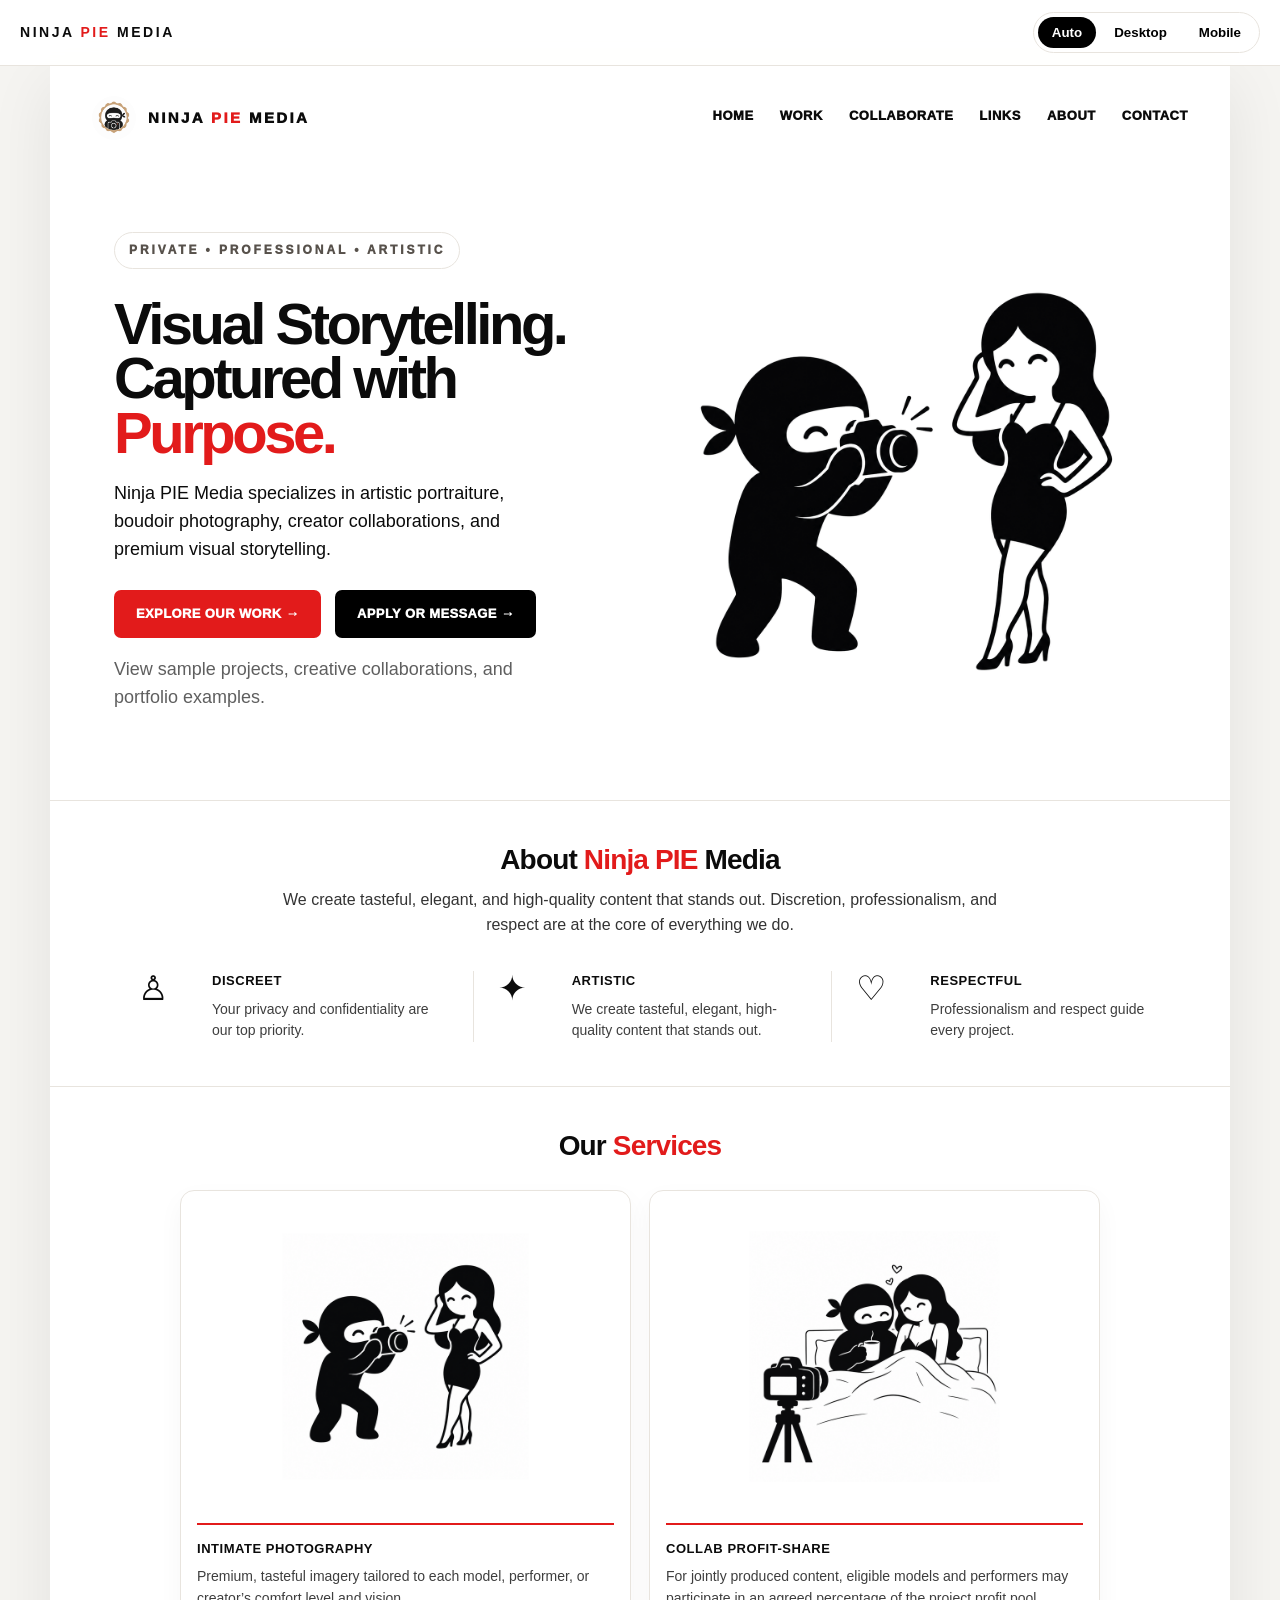
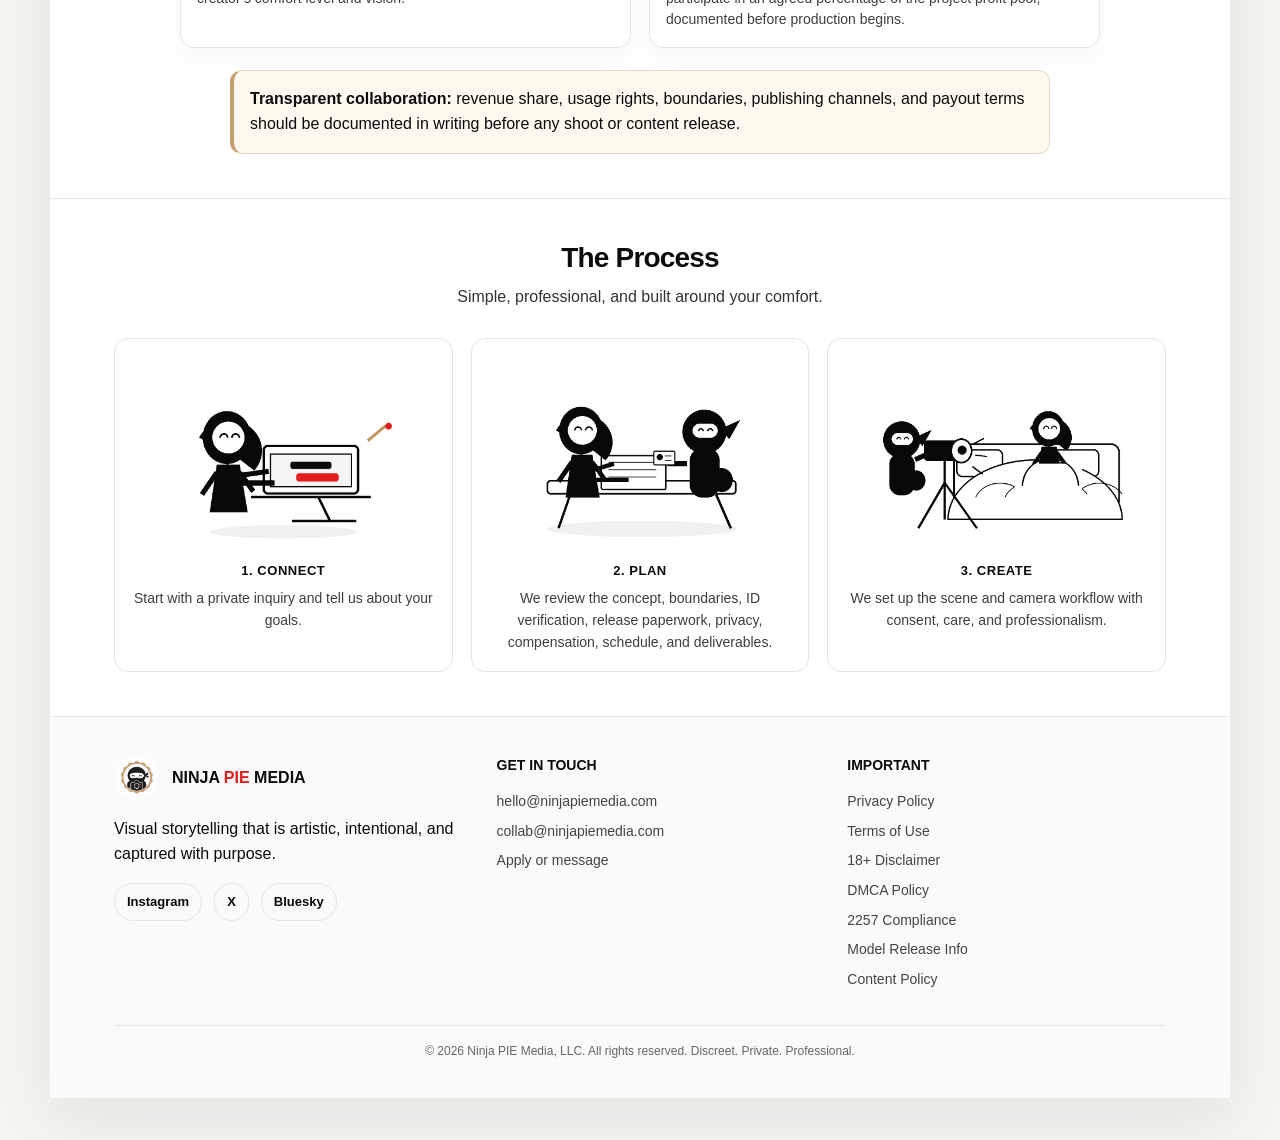
==== commit 48e79d30: "Add files via upload" ====
--- a/index.html
+++ b/index.html
@@ -1 +1 @@
-<!doctype html><html lang="en"><head><meta charset="utf-8"><meta name="viewport" content="width=device-width,initial-scale=1"><title>Ninja PIE Media | Visual Storytelling Captured with Purpose</title><meta name="description" content="Ninja PIE Media creates tasteful, professional visual storytelling, portraiture, and creator collaborations."><meta property="og:title" content="Ninja PIE Media | Visual Storytelling Captured with Purpose"><meta property="og:description" content="Visual storytelling captured with purpose."><meta property="og:image" content="/assets/social-preview.jpg"><meta property="og:type" content="website"><meta name="twitter:card" content="summary_large_image"><link rel="icon" href="/assets/favicon.png"><link rel="stylesheet" href="styles.css"></head><body><div class="top-toggle"><div class="toggle-inner"><a class="mini-brand" href="index.html">NINJA <span>PIE</span> MEDIA</a><div class="view-switch" aria-label="View switcher"><button data-view="auto">Auto</button><button data-view="desktop">Desktop</button><button data-view="mobile">Mobile</button></div></div></div><div class="site"><header class="nav"><a class="brand" href="index.html"><img src="assets/profile-logo.png" alt="Ninja PIE Media mark"><span class="brand-name">NINJA <span class="red">PIE</span> MEDIA</span></a><nav class="menu"><a href="index.html">HOME</a><a href="work.html">WORK</a><a href="collaborate.html">COLLABORATE</a><a href="links.html">LINKS</a><a href="about.html">ABOUT</a><a href="contact.html">CONTACT</a></nav><div class="hamb">☰</div></header><main><section class="hero"><div><span class="pill">PRIVATE • PROFESSIONAL • ARTISTIC</span><h1>Visual Storytelling.<br>Captured with <span class="red">Purpose.</span></h1><p>Ninja PIE Media specializes in artistic portraiture, boudoir photography, creator collaborations, and premium visual storytelling.</p><div class="cta-row"><a class="btn" href="work.html">Explore Our Work →</a><a class="btn black" href="collaborate.html">Apply or Message →</a></div><p class="small-note">View sample projects, creative collaborations, and portfolio examples.</p></div><div class="hero-img"><img src="assets/ninja-photographing-model.png" alt="Cartoon ninja photographer photographing a model"></div></section><section class="section center"><h2>About <span class="red">Ninja PIE</span> Media</h2><p class="section-intro">We create tasteful, elegant, and high-quality content that stands out. Discretion, professionalism, and respect are at the core of everything we do.</p><div class="values"><div class="value"><div class="icon">♙</div><div><h3>Discreet</h3><p>Your privacy and confidentiality are our top priority.</p></div></div><div class="value"><div class="icon">✦</div><div><h3>Artistic</h3><p>We create tasteful, elegant, high-quality content that stands out.</p></div></div><div class="value"><div class="icon">♡</div><div><h3>Respectful</h3><p>Professionalism and respect guide every project.</p></div></div></div></section><section class="section center"><h2>Our <span class="red">Services</span></h2><div class="cards two"><div class="card"><img src="assets/service-photography.png" alt="Photography service"><div class="cap"><h3>Intimate Photography</h3><p>Premium, tasteful imagery tailored to each model, performer, or creator’s comfort level and vision.</p></div></div><div class="card"><img src="assets/service-profit-share.png" alt="Creator profit-share collaboration"><div class="cap"><h3>Collab Profit-Share</h3><p>For jointly produced content, eligible models and performers may participate in an agreed percentage of the project profit pool, documented before production begins.</p></div></div></div><div class="profit-note"><strong>Transparent collaboration:</strong> revenue share, usage rights, boundaries, publishing channels, and payout terms should be documented in writing before any shoot or content release.</div></section><section class="section center"><h2>The Process</h2><p class="section-intro">Simple, professional, and built around your comfort.</p><div class="steps visual"><div class="step"><img src="assets/process-connect.png" alt="Model applying online"><h3>1. Connect</h3><p>Start with a private inquiry and tell us about your goals.</p></div><div class="step"><img src="assets/process-plan.png" alt="Model completing paperwork while ninja checks ID"><h3>2. Plan</h3><p>We review the concept, boundaries, ID verification, release paperwork, privacy, compensation, schedule, and deliverables.</p></div><div class="step"><img src="assets/process-create.png" alt="Ninja setting up video camera with model in bed"><h3>3. Create</h3><p>We set up the scene and camera workflow with consent, care, and professionalism.</p></div></div></section></main><footer class="footer"><div class="footer-grid"><div><div class="footer-logo"><img src="assets/profile-logo.png" alt="Ninja PIE Media"><strong>NINJA <span class="red">PIE</span> MEDIA</strong></div><p>Visual storytelling that is artistic, intentional, and captured with purpose.</p><div class="socials"><a target="_blank" rel="noopener noreferrer" href="https://instagram.com/ninjapiemedia">Instagram</a><a target="_blank" rel="noopener noreferrer" href="https://x.com/ninjapiemedia">X</a><a target="_blank" rel="noopener noreferrer" href="https://bsky.app/profile/ninjapiemedia.bsky.social">Bluesky</a></div></div><div><h4>Get in touch</h4><ul><li><a href="mailto:hello@ninjapiemedia.com">hello@ninjapiemedia.com</a></li><li><a href="mailto:collab@ninjapiemedia.com">collab@ninjapiemedia.com</a></li><li><a href="collaborate.html">Apply or message</a></li></ul></div><div><h4>Important</h4><ul><li><a href="privacy.html">Privacy Policy</a></li><li><a href="terms.html">Terms of Use</a></li><li><a href="age.html">18+ Disclaimer</a></li><li><a href="dmca.html">DMCA Policy</a></li><li><a href="compliance.html">2257 Compliance</a></li><li><a href="release.html">Model Release Info</a></li><li><a href="content-policy.html">Content Policy</a></li></ul></div></div><div class="copyright">© 2026 Ninja PIE Media, LLC. All rights reserved. Discreet. Private. Professional.</div></footer></div><script src="script.js"></script></body></html>+<!doctype html><html lang="en"><head><meta charset="utf-8"><meta name="viewport" content="width=device-width,initial-scale=1"><title>Ninja PIE Media | Visual Storytelling Captured with Purpose</title><meta name="description" content="Ninja PIE Media creates tasteful, professional visual storytelling, portraiture, and creator collaborations."><meta property="og:title" content="Ninja PIE Media | Visual Storytelling Captured with Purpose"><meta property="og:description" content="Visual storytelling captured with purpose."><meta property="og:image" content="/assets/social-preview.jpg"><meta property="og:type" content="website"><meta name="twitter:card" content="summary_large_image"><link rel="icon" href="/assets/favicon.png"><link rel="stylesheet" href="styles.css"></head><body><div class="top-toggle"><div class="toggle-inner"><a class="mini-brand" href="index.html">NINJA <span>PIE</span> MEDIA</a><div class="view-switch" aria-label="View switcher"><button data-view="auto">Auto</button><button data-view="desktop">Desktop</button><button data-view="mobile">Mobile</button></div></div></div><div class="site"><header class="nav"><a class="brand" href="index.html"><img src="assets/profile-logo.png" alt="Ninja PIE Media mark"><span class="brand-name">NINJA <span class="red">PIE</span> MEDIA</span></a><nav class="menu"><a href="index.html">HOME</a><a href="work.html">WORK</a><a href="collaborate.html">COLLABORATE</a><a href="links.html">LINKS</a><a href="about.html">ABOUT</a><a href="contact.html">CONTACT</a></nav><button class="hamb" type="button" aria-label="Open navigation menu" aria-expanded="false">☰</button></header><main><section class="hero"><div><span class="pill">PRIVATE • PROFESSIONAL • ARTISTIC</span><h1>Visual Storytelling.<br>Captured with <span class="red">Purpose.</span></h1><p>Ninja PIE Media specializes in artistic portraiture, boudoir photography, creator collaborations, and premium visual storytelling.</p><div class="cta-row"><a class="btn" href="work.html">Explore Our Work →</a><a class="btn black" href="collaborate.html">Apply or Message →</a></div><p class="small-note">View sample projects, creative collaborations, and portfolio examples.</p></div><div class="hero-img"><img src="assets/ninja-photographing-model.png" alt="Cartoon ninja photographer photographing a model"></div></section><section class="section center"><h2>About <span class="red">Ninja PIE</span> Media</h2><p class="section-intro">We create tasteful, elegant, and high-quality content that stands out. Discretion, professionalism, and respect are at the core of everything we do.</p><div class="values"><div class="value"><div class="icon">♙</div><div><h3>Discreet</h3><p>Your privacy and confidentiality are our top priority.</p></div></div><div class="value"><div class="icon">✦</div><div><h3>Artistic</h3><p>We create tasteful, elegant, high-quality content that stands out.</p></div></div><div class="value"><div class="icon">♡</div><div><h3>Respectful</h3><p>Professionalism and respect guide every project.</p></div></div></div></section><section class="section center"><h2>Our <span class="red">Services</span></h2><div class="cards two"><div class="card"><img src="assets/service-intimate-photography.png" alt="Ninja photographing a model"><div class="cap"><h3>Intimate Photography</h3><p>Premium, tasteful imagery tailored to each model, performer, or creator’s comfort level and vision.</p></div></div><div class="card"><img src="assets/service-collab-profit-share.png" alt="Ninja and model collaboration scene"><div class="cap"><h3>Collab Profit-Share</h3><p>For jointly produced content, eligible models and performers may participate in an agreed percentage of the project profit pool, documented before production begins.</p></div></div></div><div class="profit-note"><strong>Transparent collaboration:</strong> revenue share, usage rights, boundaries, publishing channels, and payout terms should be documented in writing before any shoot or content release.</div></section><section class="section center"><h2>The Process</h2><p class="section-intro">Simple, professional, and built around your comfort.</p><div class="steps visual"><div class="step"><img src="assets/process-connect.png" alt="Model applying online"><h3>1. Connect</h3><p>Start with a private inquiry and tell us about your goals.</p></div><div class="step"><img src="assets/process-plan.png" alt="Model completing paperwork while ninja checks ID"><h3>2. Plan</h3><p>We review the concept, boundaries, ID verification, release paperwork, privacy, compensation, schedule, and deliverables.</p></div><div class="step"><img src="assets/process-create.png" alt="Ninja setting up video camera with model in bed"><h3>3. Create</h3><p>We set up the scene and camera workflow with consent, care, and professionalism.</p></div></div></section></main><footer class="footer"><div class="footer-grid"><div><div class="footer-logo"><img src="assets/profile-logo.png" alt="Ninja PIE Media"><strong>NINJA <span class="red">PIE</span> MEDIA</strong></div><p>Visual storytelling that is artistic, intentional, and captured with purpose.</p><div class="socials"><a target="_blank" rel="noopener noreferrer" href="https://instagram.com/ninjapiemedia">Instagram</a><a target="_blank" rel="noopener noreferrer" href="https://x.com/ninjapiemedia">X</a><a target="_blank" rel="noopener noreferrer" href="https://bsky.app/profile/ninjapiemedia.bsky.social">Bluesky</a></div></div><div><h4>Get in touch</h4><ul><li><a href="mailto:hello@ninjapiemedia.com">hello@ninjapiemedia.com</a></li><li><a href="mailto:collab@ninjapiemedia.com">collab@ninjapiemedia.com</a></li><li><a href="collaborate.html">Apply or message</a></li></ul></div><div><h4>Important</h4><ul><li><a href="privacy.html">Privacy Policy</a></li><li><a href="terms.html">Terms of Use</a></li><li><a href="age.html">18+ Disclaimer</a></li><li><a href="dmca.html">DMCA Policy</a></li><li><a href="compliance.html">2257 Compliance</a></li><li><a href="release.html">Model Release Info</a></li><li><a href="content-policy.html">Content Policy</a></li></ul></div></div><div class="copyright">© 2026 Ninja PIE Media, LLC. All rights reserved. Discreet. Private. Professional.</div></footer></div><script src="script.js"></script></body></html>
--- a/styles.css
+++ b/styles.css
@@ -1,6 +1,6 @@
 
 :root{--bg:#f5f4f1;--paper:#fff;--ink:#0b0b0b;--muted:#5f5f5f;--line:#e8e4de;--red:#e21b1b;--gold:#c4a071;--soft:#faf9f7;--shadow:0 18px 60px rgba(0,0,0,.08)}
-*{box-sizing:border-box}html{scroll-behavior:smooth}body{margin:0;background:var(--bg);color:var(--ink);font-family:Inter,Arial,Helvetica,sans-serif;line-height:1.55}a{color:inherit;text-decoration:none}img{max-width:100%;display:block}.top-toggle{position:sticky;top:0;z-index:50;background:rgba(255,255,255,.94);border-bottom:1px solid var(--line);backdrop-filter:blur(12px)}.toggle-inner{max-width:1320px;margin:auto;padding:12px 20px;display:flex;align-items:center;justify-content:space-between}.mini-brand{font-weight:900;letter-spacing:.18em;font-size:14px}.mini-brand span,.red{color:var(--red)}.view-switch{display:flex;gap:4px;border:1px solid var(--line);border-radius:999px;padding:4px;background:#fff}.view-switch button{border:0;background:transparent;border-radius:999px;padding:8px 14px;font-weight:800;cursor:pointer}.view-switch button.active{background:#000;color:#fff}.site{max-width:1180px;margin:0 auto 42px;background:var(--paper);box-shadow:var(--shadow);overflow:hidden}.site.mobile{max-width:430px}.nav{display:flex;align-items:center;justify-content:space-between;padding:30px 42px;position:relative}.brand{display:flex;gap:12px;align-items:center}.brand img{width:44px;height:44px;border-radius:50%;object-fit:cover}.brand-name{font-size:15px;font-weight:950;letter-spacing:.16em;white-space:nowrap}.menu{display:flex;gap:26px;align-items:center;font-size:13px;font-weight:950;letter-spacing:.04em}.menu a{padding:8px 0;border-bottom:3px solid transparent}.menu a.active,.menu a:hover{color:var(--red);border-color:var(--red)}.hamb{display:none;font-size:28px;cursor:pointer;line-height:1;border:1px solid transparent;border-radius:8px;padding:6px 8px}.hamb:hover{border-color:var(--line);background:#fff}.hero{display:grid;grid-template-columns:1fr 1fr;gap:40px;align-items:center;padding:58px 64px 66px}.pill{display:inline-block;border:1px solid var(--line);border-radius:999px;padding:8px 14px;color:#57514b;background:#fff;font-size:12px;font-weight:950;letter-spacing:.24em}.hero h1{font-size:58px;line-height:.94;margin:28px 0 20px;letter-spacing:-.06em}.hero p{max-width:430px;font-size:18px}.hero-img img{border-radius:22px;filter:contrast(1.03) saturate(.9)}.cta-row{display:flex;gap:14px;flex-wrap:wrap;margin:26px 0 10px}.center-row{justify-content:center}.btn{display:inline-flex;align-items:center;justify-content:center;gap:10px;background:var(--red);color:#fff;border-radius:7px;padding:14px 22px;font-size:13px;font-weight:950;text-transform:uppercase;letter-spacing:.03em;border:0;cursor:pointer}.btn.black{background:#000}.btn.light{background:#fff;color:#000;border:1px solid var(--line)}.small-note{color:var(--muted);font-size:14px}.section{padding:44px 64px;border-top:1px solid var(--line)}.section.center{text-align:center}.section h2{font-size:28px;line-height:1.1;margin:0 0 12px;letter-spacing:-.03em}.section-intro{max-width:720px;margin:0 auto 28px;color:#333}.values{display:grid;grid-template-columns:repeat(3,1fr);gap:24px;margin-top:34px}.value{display:grid;grid-template-columns:58px 1fr;gap:16px;text-align:left;border-left:1px solid var(--line);padding-left:24px}.value:first-child{border-left:0}.icon{font-size:34px;line-height:1}.value h3,.card h3,.step h3{font-size:13px;text-transform:uppercase;letter-spacing:.04em;margin:0 0 7px}.value p,.card p,.step p{color:#3e3e3e;margin:0;font-size:14px}.cards{display:grid;grid-template-columns:repeat(4,1fr);gap:18px;margin-top:28px}.cards.two{grid-template-columns:repeat(2,1fr);max-width:920px;margin-left:auto;margin-right:auto}.card{background:#fff;border:1px solid var(--line);border-radius:14px;padding:16px;box-shadow:0 10px 26px rgba(0,0,0,.04);overflow:hidden;text-align:left}.card img{height:240px;width:100%;object-fit:contain;border-radius:10px;background:#fff;image-rendering:auto}.cards.two .card img{height:300px}.card .cap{border-top:2px solid var(--red);margin-top:16px;padding-top:14px}.profit-note{margin:22px auto 0;max-width:820px;text-align:left;background:#fff8ef;border:1px solid #edd7bd;border-left:4px solid var(--gold);padding:16px;border-radius:12px}.steps{display:grid;grid-template-columns:repeat(3,1fr);gap:18px;margin-top:28px}.step{border:1px solid var(--line);border-radius:14px;padding:18px;background:#fff;text-align:center}.steps.visual .step img{height:190px;width:100%;object-fit:contain;margin:0 auto 14px;border-radius:10px;background:#fff}.footer{padding:38px 64px;background:#fafafa;border-top:1px solid var(--line)}.footer-grid{display:grid;grid-template-columns:1.1fr 1fr 1fr;gap:32px}.footer-logo{display:flex;gap:12px;align-items:center}.footer-logo img{width:46px;height:46px;border-radius:50%}.footer h4{margin:0 0 14px;font-size:14px;text-transform:uppercase}.footer ul{list-style:none;padding:0;margin:0}.footer li{margin:8px 0;color:#444;font-size:14px}.socials{display:flex;gap:12px;flex-wrap:wrap;margin-top:14px}.socials a{border:1px solid var(--line);border-radius:999px;padding:8px 12px;font-size:13px;font-weight:800}.copyright{margin-top:26px;padding-top:16px;border-top:1px solid var(--line);text-align:center;color:#666;font-size:12px}.page-hero{padding:54px 64px;background:linear-gradient(120deg,#fff,#fbfaf7);border-top:1px solid var(--line)}.page-hero h1{font-size:48px;letter-spacing:-.05em;line-height:1;margin:12px 0}.back-home{display:inline-flex;margin-bottom:18px;color:#333;border:1px solid var(--line);border-radius:999px;padding:8px 12px;font-weight:850;font-size:13px}.grid-2{display:grid;grid-template-columns:1fr 1fr;gap:28px;align-items:start}.page-art{border-radius:14px;border:1px solid var(--line);background:#fff}.legal{max-width:900px;margin:auto}.legal h2{margin-top:30px}.legal p,.legal li{color:#333}.notice{background:#fff6f6;border:1px solid #ffd0d0;border-left:4px solid var(--red);padding:16px;border-radius:10px;margin:18px 0}.form{display:grid;gap:14px;background:#fff;border:1px solid var(--line);border-radius:14px;padding:22px}.form label{font-weight:850;font-size:13px}.form input,.form select,.form textarea{width:100%;border:1px solid var(--line);border-radius:8px;padding:12px;font:inherit;background:#fff}.form textarea{min-height:130px}.check{display:flex;gap:10px;align-items:flex-start;font-size:13px;color:#333}.check input{width:auto;margin-top:5px}.platforms{display:grid;grid-template-columns:repeat(5,1fr);gap:12px}.platform{border:1px solid var(--line);border-radius:12px;padding:18px;background:#fff;text-align:center}.coming{display:inline-block;margin-top:10px;background:#000;color:#fff;border-radius:999px;padding:5px 10px;font-size:11px;font-weight:900;text-transform:uppercase}.gallery{display:grid;grid-template-columns:repeat(3,1fr);gap:16px}.gallery .card img{height:360px;object-fit:cover;object-position:center center}.link-list{display:grid;gap:12px;max-width:520px;margin:0 auto}.site.mobile .nav{padding:22px 20px}.site.mobile .menu{display:none}.site.mobile .hamb{display:block}.site.mobile .hero{display:block;padding:34px 24px 44px}.site.mobile .hero h1{font-size:42px}.site.mobile .hero p{font-size:16px}.site.mobile .section,.site.mobile .page-hero,.site.mobile .footer{padding:32px 24px}.site.mobile .values,.site.mobile .cards,.site.mobile .cards.two,.site.mobile .steps,.site.mobile .footer-grid,.site.mobile .grid-2,.site.mobile .platforms,.site.mobile .gallery{grid-template-columns:1fr}.site.mobile .value{border-left:0;border-top:1px solid var(--line);padding-left:0;padding-top:18px}.site.mobile .page-hero h1{font-size:38px}
+*{box-sizing:border-box}html{scroll-behavior:smooth}body{margin:0;background:var(--bg);color:var(--ink);font-family:Inter,Arial,Helvetica,sans-serif;line-height:1.55}a{color:inherit;text-decoration:none}img{max-width:100%;display:block}.top-toggle{position:sticky;top:0;z-index:50;background:rgba(255,255,255,.94);border-bottom:1px solid var(--line);backdrop-filter:blur(12px)}.toggle-inner{max-width:1320px;margin:auto;padding:12px 20px;display:flex;align-items:center;justify-content:space-between}.mini-brand{font-weight:900;letter-spacing:.18em;font-size:14px}.mini-brand span,.red{color:var(--red)}.view-switch{display:flex;gap:4px;border:1px solid var(--line);border-radius:999px;padding:4px;background:#fff}.view-switch button{border:0;background:transparent;border-radius:999px;padding:8px 14px;font-weight:800;cursor:pointer}.view-switch button.active{background:#000;color:#fff}.site{max-width:1180px;margin:0 auto 42px;background:var(--paper);box-shadow:var(--shadow);overflow:hidden}.site.mobile{max-width:430px}.nav{display:flex;align-items:center;justify-content:space-between;padding:30px 42px;position:relative}.brand{display:flex;gap:12px;align-items:center}.brand img{width:44px;height:44px;border-radius:50%;object-fit:cover}.brand-name{font-size:15px;font-weight:950;letter-spacing:.16em;white-space:nowrap}.menu{display:flex;gap:26px;align-items:center;font-size:13px;font-weight:950;letter-spacing:.04em}.menu a{padding:8px 0;border-bottom:3px solid transparent}.menu a.active,.menu a:hover{color:var(--red);border-color:var(--red)}.hamb{display:none;font-size:28px;cursor:pointer;line-height:1;border:1px solid transparent;border-radius:8px;padding:6px 8px;background:#fff;color:#000;-webkit-appearance:none;appearance:none;touch-action:manipulation;position:relative;z-index:100}.hamb:hover,.hamb:focus{border-color:var(--line);background:#fff;outline:none}.hero{display:grid;grid-template-columns:1fr 1fr;gap:40px;align-items:center;padding:58px 64px 66px}.pill{display:inline-block;border:1px solid var(--line);border-radius:999px;padding:8px 14px;color:#57514b;background:#fff;font-size:12px;font-weight:950;letter-spacing:.24em}.hero h1{font-size:58px;line-height:.94;margin:28px 0 20px;letter-spacing:-.06em}.hero p{max-width:430px;font-size:18px}.hero-img img{border-radius:22px;filter:contrast(1.03) saturate(.9)}.cta-row{display:flex;gap:14px;flex-wrap:wrap;margin:26px 0 10px}.center-row{justify-content:center}.btn{display:inline-flex;align-items:center;justify-content:center;gap:10px;background:var(--red);color:#fff;border-radius:7px;padding:14px 22px;font-size:13px;font-weight:950;text-transform:uppercase;letter-spacing:.03em;border:0;cursor:pointer}.btn.black{background:#000}.btn.light{background:#fff;color:#000;border:1px solid var(--line)}.small-note{color:var(--muted);font-size:14px}.section{padding:44px 64px;border-top:1px solid var(--line)}.section.center{text-align:center}.section h2{font-size:28px;line-height:1.1;margin:0 0 12px;letter-spacing:-.03em}.section-intro{max-width:720px;margin:0 auto 28px;color:#333}.values{display:grid;grid-template-columns:repeat(3,1fr);gap:24px;margin-top:34px}.value{display:grid;grid-template-columns:58px 1fr;gap:16px;text-align:left;border-left:1px solid var(--line);padding-left:24px}.value:first-child{border-left:0}.icon{font-size:34px;line-height:1}.value h3,.card h3,.step h3{font-size:13px;text-transform:uppercase;letter-spacing:.04em;margin:0 0 7px}.value p,.card p,.step p{color:#3e3e3e;margin:0;font-size:14px}.cards{display:grid;grid-template-columns:repeat(4,1fr);gap:18px;margin-top:28px}.cards.two{grid-template-columns:repeat(2,1fr);max-width:920px;margin-left:auto;margin-right:auto}.card{background:#fff;border:1px solid var(--line);border-radius:14px;padding:16px;box-shadow:0 10px 26px rgba(0,0,0,.04);overflow:hidden;text-align:left}.card img{height:240px;width:100%;object-fit:contain;border-radius:10px;background:#fff;image-rendering:auto}.cards.two .card img{height:300px}.card .cap{border-top:2px solid var(--red);margin-top:16px;padding-top:14px}.profit-note{margin:22px auto 0;max-width:820px;text-align:left;background:#fff8ef;border:1px solid #edd7bd;border-left:4px solid var(--gold);padding:16px;border-radius:12px}.steps{display:grid;grid-template-columns:repeat(3,1fr);gap:18px;margin-top:28px}.step{border:1px solid var(--line);border-radius:14px;padding:18px;background:#fff;text-align:center}.steps.visual .step img{height:190px;width:100%;object-fit:contain;margin:0 auto 14px;border-radius:10px;background:#fff}.footer{padding:38px 64px;background:#fafafa;border-top:1px solid var(--line)}.footer-grid{display:grid;grid-template-columns:1.1fr 1fr 1fr;gap:32px}.footer-logo{display:flex;gap:12px;align-items:center}.footer-logo img{width:46px;height:46px;border-radius:50%}.footer h4{margin:0 0 14px;font-size:14px;text-transform:uppercase}.footer ul{list-style:none;padding:0;margin:0}.footer li{margin:8px 0;color:#444;font-size:14px}.socials{display:flex;gap:12px;flex-wrap:wrap;margin-top:14px}.socials a{border:1px solid var(--line);border-radius:999px;padding:8px 12px;font-size:13px;font-weight:800}.copyright{margin-top:26px;padding-top:16px;border-top:1px solid var(--line);text-align:center;color:#666;font-size:12px}.page-hero{padding:54px 64px;background:linear-gradient(120deg,#fff,#fbfaf7);border-top:1px solid var(--line)}.page-hero h1{font-size:48px;letter-spacing:-.05em;line-height:1;margin:12px 0}.back-home{display:inline-flex;margin-bottom:18px;color:#333;border:1px solid var(--line);border-radius:999px;padding:8px 12px;font-weight:850;font-size:13px}.grid-2{display:grid;grid-template-columns:1fr 1fr;gap:28px;align-items:start}.page-art{border-radius:14px;border:1px solid var(--line);background:#fff}.legal{max-width:900px;margin:auto}.legal h2{margin-top:30px}.legal p,.legal li{color:#333}.notice{background:#fff6f6;border:1px solid #ffd0d0;border-left:4px solid var(--red);padding:16px;border-radius:10px;margin:18px 0}.form{display:grid;gap:14px;background:#fff;border:1px solid var(--line);border-radius:14px;padding:22px}.form label{font-weight:850;font-size:13px}.form input,.form select,.form textarea{width:100%;border:1px solid var(--line);border-radius:8px;padding:12px;font:inherit;background:#fff}.form textarea{min-height:130px}.check{display:flex;gap:10px;align-items:flex-start;font-size:13px;color:#333}.check input{width:auto;margin-top:5px}.platforms{display:grid;grid-template-columns:repeat(5,1fr);gap:12px}.platform{border:1px solid var(--line);border-radius:12px;padding:18px;background:#fff;text-align:center}.coming{display:inline-block;margin-top:10px;background:#000;color:#fff;border-radius:999px;padding:5px 10px;font-size:11px;font-weight:900;text-transform:uppercase}.gallery{display:grid;grid-template-columns:repeat(3,1fr);gap:16px}.gallery .card img{height:360px;object-fit:cover;object-position:center center}.link-list{display:grid;gap:12px;max-width:520px;margin:0 auto}.site.mobile .nav{padding:22px 20px}.site.mobile .menu{display:none}.site.mobile .hamb{display:block}.site.mobile .hero{display:block;padding:34px 24px 44px}.site.mobile .hero h1{font-size:42px}.site.mobile .hero p{font-size:16px}.site.mobile .section,.site.mobile .page-hero,.site.mobile .footer{padding:32px 24px}.site.mobile .values,.site.mobile .cards,.site.mobile .cards.two,.site.mobile .steps,.site.mobile .footer-grid,.site.mobile .grid-2,.site.mobile .platforms,.site.mobile .gallery{grid-template-columns:1fr}.site.mobile .value{border-left:0;border-top:1px solid var(--line);padding-left:0;padding-top:18px}.site.mobile .page-hero h1{font-size:38px}
 @media(max-width:850px){.site{max-width:430px}.menu{display:none}.hamb{display:block}.nav{padding:22px 20px}.hero{display:block;padding:34px 24px 44px}.hero h1{font-size:42px}.hero p{font-size:16px}.section,.page-hero,.footer{padding:32px 24px}.values,.cards,.cards.two,.steps,.footer-grid,.grid-2,.platforms,.gallery{grid-template-columns:1fr}.value{border-left:0;border-top:1px solid var(--line);padding-left:0;padding-top:18px}.page-hero h1{font-size:38px}.top-toggle .mini-brand{font-size:11px}.view-switch button{padding:7px 10px;font-size:12px}.cards.two .card img,.card img{height:230px}}
 body.force-desktop .site{max-width:1180px}body.force-desktop .menu{display:flex}body.force-desktop .hamb{display:none}body.force-desktop .hero{display:grid;grid-template-columns:1fr 1fr;padding:58px 64px 66px}body.force-desktop .hero h1{font-size:58px}body.force-desktop .section,body.force-desktop .page-hero,body.force-desktop .footer{padding:44px 64px}body.force-desktop .values{grid-template-columns:repeat(3,1fr)}body.force-desktop .cards{grid-template-columns:repeat(4,1fr)}body.force-desktop .cards.two{grid-template-columns:repeat(2,1fr)}body.force-desktop .steps{grid-template-columns:repeat(3,1fr)}body.force-desktop .footer-grid{grid-template-columns:1.1fr 1fr 1fr}body.force-desktop .grid-2{grid-template-columns:1fr 1fr}body.force-desktop .platforms{grid-template-columns:repeat(5,1fr)}body.force-desktop .gallery{grid-template-columns:repeat(3,1fr)}body.force-mobile .site{max-width:430px}body.force-mobile .menu{display:none}body.force-mobile .hamb{display:block}body.force-mobile .hero{display:block;padding:34px 24px 44px}body.force-mobile .hero h1{font-size:42px}body.force-mobile .section,body.force-mobile .page-hero,body.force-mobile .footer{padding:32px 24px}body.force-mobile .values,body.force-mobile .cards,body.force-mobile .cards.two,body.force-mobile .steps,body.force-mobile .footer-grid,body.force-mobile .grid-2,body.force-mobile .platforms,body.force-mobile .gallery{grid-template-columns:1fr}body.force-mobile .value{border-left:0;border-top:1px solid var(--line);padding-left:0;padding-top:18px}
 
@@ -8,3 +8,5 @@
 .menu.open{display:flex;position:absolute;top:82px;right:20px;left:20px;z-index:80;flex-direction:column;gap:0;background:#fff;border:1px solid var(--line);border-radius:14px;box-shadow:0 18px 50px rgba(0,0,0,.16);padding:10px}.menu.open a{padding:14px 16px;border-bottom:1px solid var(--line)}.menu.open a:last-child{border-bottom:0}
 .site.mobile .menu.open,body.force-mobile .menu.open{display:flex}.site.mobile .hamb,body.force-mobile .hamb{display:block}
 @media(max-width:850px){.menu.open{display:flex}.gallery .card img{height:390px;object-fit:cover}.cards.two .card img,.card img{height:260px}.steps.visual .step img{height:230px}}
+
+.menu.open{pointer-events:auto}.nav{z-index:90}.step img,.card img{image-rendering:auto}
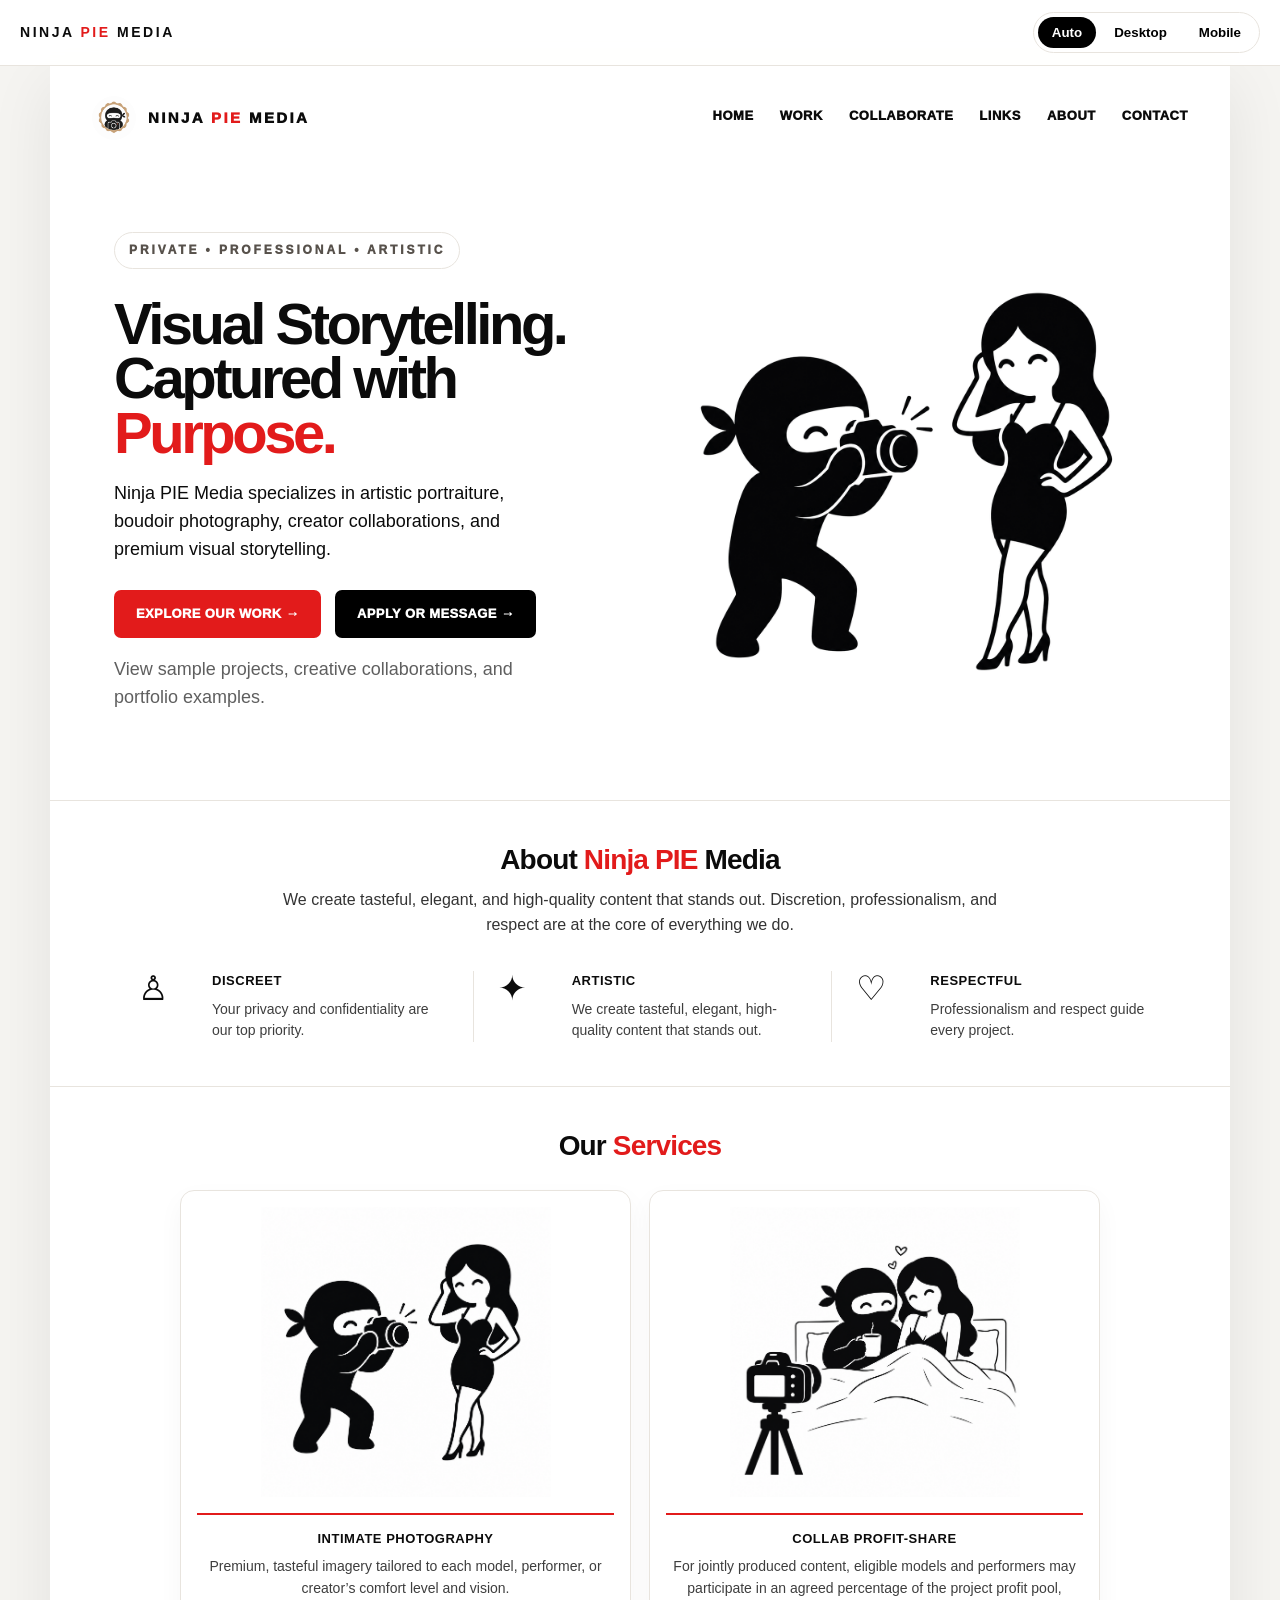
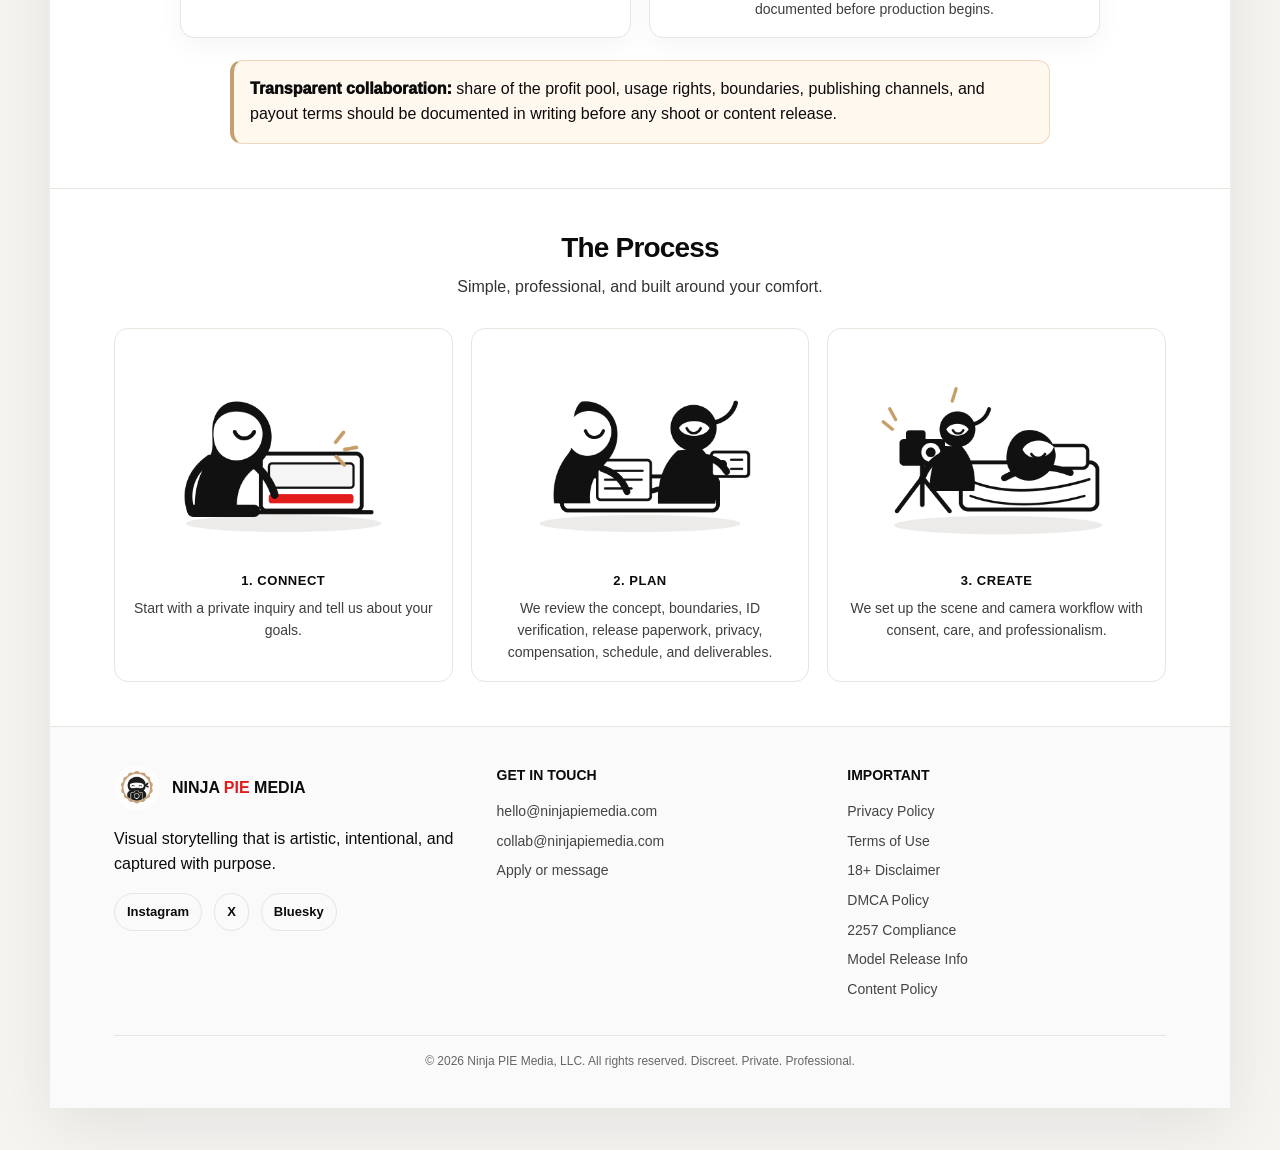
==== commit f041aa25: "Add files via upload" ====
--- a/index.html
+++ b/index.html
@@ -1 +1 @@
-<!doctype html><html lang="en"><head><meta charset="utf-8"><meta name="viewport" content="width=device-width,initial-scale=1"><title>Ninja PIE Media | Visual Storytelling Captured with Purpose</title><meta name="description" content="Ninja PIE Media creates tasteful, professional visual storytelling, portraiture, and creator collaborations."><meta property="og:title" content="Ninja PIE Media | Visual Storytelling Captured with Purpose"><meta property="og:description" content="Visual storytelling captured with purpose."><meta property="og:image" content="/assets/social-preview.jpg"><meta property="og:type" content="website"><meta name="twitter:card" content="summary_large_image"><link rel="icon" href="/assets/favicon.png"><link rel="stylesheet" href="styles.css"></head><body><div class="top-toggle"><div class="toggle-inner"><a class="mini-brand" href="index.html">NINJA <span>PIE</span> MEDIA</a><div class="view-switch" aria-label="View switcher"><button data-view="auto">Auto</button><button data-view="desktop">Desktop</button><button data-view="mobile">Mobile</button></div></div></div><div class="site"><header class="nav"><a class="brand" href="index.html"><img src="assets/profile-logo.png" alt="Ninja PIE Media mark"><span class="brand-name">NINJA <span class="red">PIE</span> MEDIA</span></a><nav class="menu"><a href="index.html">HOME</a><a href="work.html">WORK</a><a href="collaborate.html">COLLABORATE</a><a href="links.html">LINKS</a><a href="about.html">ABOUT</a><a href="contact.html">CONTACT</a></nav><button class="hamb" type="button" aria-label="Open navigation menu" aria-expanded="false">☰</button></header><main><section class="hero"><div><span class="pill">PRIVATE • PROFESSIONAL • ARTISTIC</span><h1>Visual Storytelling.<br>Captured with <span class="red">Purpose.</span></h1><p>Ninja PIE Media specializes in artistic portraiture, boudoir photography, creator collaborations, and premium visual storytelling.</p><div class="cta-row"><a class="btn" href="work.html">Explore Our Work →</a><a class="btn black" href="collaborate.html">Apply or Message →</a></div><p class="small-note">View sample projects, creative collaborations, and portfolio examples.</p></div><div class="hero-img"><img src="assets/ninja-photographing-model.png" alt="Cartoon ninja photographer photographing a model"></div></section><section class="section center"><h2>About <span class="red">Ninja PIE</span> Media</h2><p class="section-intro">We create tasteful, elegant, and high-quality content that stands out. Discretion, professionalism, and respect are at the core of everything we do.</p><div class="values"><div class="value"><div class="icon">♙</div><div><h3>Discreet</h3><p>Your privacy and confidentiality are our top priority.</p></div></div><div class="value"><div class="icon">✦</div><div><h3>Artistic</h3><p>We create tasteful, elegant, high-quality content that stands out.</p></div></div><div class="value"><div class="icon">♡</div><div><h3>Respectful</h3><p>Professionalism and respect guide every project.</p></div></div></div></section><section class="section center"><h2>Our <span class="red">Services</span></h2><div class="cards two"><div class="card"><img src="assets/service-intimate-photography.png" alt="Ninja photographing a model"><div class="cap"><h3>Intimate Photography</h3><p>Premium, tasteful imagery tailored to each model, performer, or creator’s comfort level and vision.</p></div></div><div class="card"><img src="assets/service-collab-profit-share.png" alt="Ninja and model collaboration scene"><div class="cap"><h3>Collab Profit-Share</h3><p>For jointly produced content, eligible models and performers may participate in an agreed percentage of the project profit pool, documented before production begins.</p></div></div></div><div class="profit-note"><strong>Transparent collaboration:</strong> revenue share, usage rights, boundaries, publishing channels, and payout terms should be documented in writing before any shoot or content release.</div></section><section class="section center"><h2>The Process</h2><p class="section-intro">Simple, professional, and built around your comfort.</p><div class="steps visual"><div class="step"><img src="assets/process-connect.png" alt="Model applying online"><h3>1. Connect</h3><p>Start with a private inquiry and tell us about your goals.</p></div><div class="step"><img src="assets/process-plan.png" alt="Model completing paperwork while ninja checks ID"><h3>2. Plan</h3><p>We review the concept, boundaries, ID verification, release paperwork, privacy, compensation, schedule, and deliverables.</p></div><div class="step"><img src="assets/process-create.png" alt="Ninja setting up video camera with model in bed"><h3>3. Create</h3><p>We set up the scene and camera workflow with consent, care, and professionalism.</p></div></div></section></main><footer class="footer"><div class="footer-grid"><div><div class="footer-logo"><img src="assets/profile-logo.png" alt="Ninja PIE Media"><strong>NINJA <span class="red">PIE</span> MEDIA</strong></div><p>Visual storytelling that is artistic, intentional, and captured with purpose.</p><div class="socials"><a target="_blank" rel="noopener noreferrer" href="https://instagram.com/ninjapiemedia">Instagram</a><a target="_blank" rel="noopener noreferrer" href="https://x.com/ninjapiemedia">X</a><a target="_blank" rel="noopener noreferrer" href="https://bsky.app/profile/ninjapiemedia.bsky.social">Bluesky</a></div></div><div><h4>Get in touch</h4><ul><li><a href="mailto:hello@ninjapiemedia.com">hello@ninjapiemedia.com</a></li><li><a href="mailto:collab@ninjapiemedia.com">collab@ninjapiemedia.com</a></li><li><a href="collaborate.html">Apply or message</a></li></ul></div><div><h4>Important</h4><ul><li><a href="privacy.html">Privacy Policy</a></li><li><a href="terms.html">Terms of Use</a></li><li><a href="age.html">18+ Disclaimer</a></li><li><a href="dmca.html">DMCA Policy</a></li><li><a href="compliance.html">2257 Compliance</a></li><li><a href="release.html">Model Release Info</a></li><li><a href="content-policy.html">Content Policy</a></li></ul></div></div><div class="copyright">© 2026 Ninja PIE Media, LLC. All rights reserved. Discreet. Private. Professional.</div></footer></div><script src="script.js"></script></body></html>+<!doctype html><html lang="en"><head><meta charset="utf-8"><meta name="viewport" content="width=device-width,initial-scale=1"><title>Ninja PIE Media | Visual Storytelling Captured with Purpose</title><meta name="description" content="Ninja PIE Media creates tasteful, professional visual storytelling, portraiture, and creator collaborations."><meta property="og:title" content="Ninja PIE Media | Visual Storytelling Captured with Purpose"><meta property="og:description" content="Visual storytelling captured with purpose."><meta property="og:image" content="/assets/social-preview.jpg"><meta property="og:type" content="website"><meta name="twitter:card" content="summary_large_image"><link rel="icon" href="/assets/favicon.png"><link rel="stylesheet" href="styles.css"></head><body><div class="top-toggle"><div class="toggle-inner"><a class="mini-brand" href="index.html">NINJA <span>PIE</span> MEDIA</a><div class="view-switch" aria-label="View switcher"><button data-view="auto">Auto</button><button data-view="desktop">Desktop</button><button data-view="mobile">Mobile</button></div></div></div><div class="site"><header class="nav"><a class="brand" href="index.html"><img src="assets/profile-logo.png" alt="Ninja PIE Media mark"><span class="brand-name">NINJA <span class="red">PIE</span> MEDIA</span></a><nav class="menu"><a href="index.html">HOME</a><a href="work.html">WORK</a><a href="collaborate.html">COLLABORATE</a><a href="links.html">LINKS</a><a href="about.html">ABOUT</a><a href="contact.html">CONTACT</a></nav><button class="hamb" type="button" aria-label="Open navigation menu" aria-expanded="false">☰</button></header><main><section class="hero"><div><span class="pill">PRIVATE • PROFESSIONAL • ARTISTIC</span><h1>Visual Storytelling.<br>Captured with <span class="red">Purpose.</span></h1><p>Ninja PIE Media specializes in artistic portraiture, boudoir photography, creator collaborations, and premium visual storytelling.</p><div class="cta-row"><a class="btn" href="work.html">Explore Our Work →</a><a class="btn black" href="collaborate.html">Apply or Message →</a></div><p class="small-note">View sample projects, creative collaborations, and portfolio examples.</p></div><div class="hero-img"><img src="assets/ninja-photographing-model.png" alt="Cartoon ninja photographer photographing a model"></div></section><section class="section center"><h2>About <span class="red">Ninja PIE</span> Media</h2><p class="section-intro">We create tasteful, elegant, and high-quality content that stands out. Discretion, professionalism, and respect are at the core of everything we do.</p><div class="values"><div class="value"><div class="icon">♙</div><div><h3>Discreet</h3><p>Your privacy and confidentiality are our top priority.</p></div></div><div class="value"><div class="icon">✦</div><div><h3>Artistic</h3><p>We create tasteful, elegant, high-quality content that stands out.</p></div></div><div class="value"><div class="icon">♡</div><div><h3>Respectful</h3><p>Professionalism and respect guide every project.</p></div></div></div></section><section class="section center"><h2>Our <span class="red">Services</span></h2><div class="cards two"><div class="card"><img src="assets/service-intimate-photography.png" alt="Ninja photographing a model"><div class="cap"><h3>Intimate Photography</h3><p>Premium, tasteful imagery tailored to each model, performer, or creator’s comfort level and vision.</p></div></div><div class="card"><img src="assets/service-collab-profit-share.png" alt="Ninja and model collaboration scene"><div class="cap"><h3>Collab Profit-Share</h3><p>For jointly produced content, eligible models and performers may participate in an agreed percentage of the project profit pool, documented before production begins.</p></div></div></div><div class="profit-note"><strong>Transparent collaboration:</strong> share of the profit pool, usage rights, boundaries, publishing channels, and payout terms should be documented in writing before any shoot or content release.</div></section><section class="section center"><h2>The Process</h2><p class="section-intro">Simple, professional, and built around your comfort.</p><div class="steps visual"><div class="step"><img src="assets/process-connect.png" alt="Model applying online"><h3>1. Connect</h3><p>Start with a private inquiry and tell us about your goals.</p></div><div class="step"><img src="assets/process-plan.png" alt="Model completing paperwork while ninja checks ID"><h3>2. Plan</h3><p>We review the concept, boundaries, ID verification, release paperwork, privacy, compensation, schedule, and deliverables.</p></div><div class="step"><img src="assets/process-create.png" alt="Ninja setting up video camera with model in bed"><h3>3. Create</h3><p>We set up the scene and camera workflow with consent, care, and professionalism.</p></div></div></section></main><footer class="footer"><div class="footer-grid"><div><div class="footer-logo"><img src="assets/profile-logo.png" alt="Ninja PIE Media"><strong>NINJA <span class="red">PIE</span> MEDIA</strong></div><p>Visual storytelling that is artistic, intentional, and captured with purpose.</p><div class="socials"><a target="_blank" rel="noopener noreferrer" href="https://instagram.com/ninjapiemedia">Instagram</a><a target="_blank" rel="noopener noreferrer" href="https://x.com/ninjapiemedia">X</a><a target="_blank" rel="noopener noreferrer" href="https://bsky.app/profile/ninjapiemedia.bsky.social">Bluesky</a></div></div><div><h4>Get in touch</h4><ul><li><a href="mailto:hello@ninjapiemedia.com">hello@ninjapiemedia.com</a></li><li><a href="mailto:collab@ninjapiemedia.com">collab@ninjapiemedia.com</a></li><li><a href="collaborate.html">Apply or message</a></li></ul></div><div><h4>Important</h4><ul><li><a href="privacy.html">Privacy Policy</a></li><li><a href="terms.html">Terms of Use</a></li><li><a href="age.html">18+ Disclaimer</a></li><li><a href="dmca.html">DMCA Policy</a></li><li><a href="compliance.html">2257 Compliance</a></li><li><a href="release.html">Model Release Info</a></li><li><a href="content-policy.html">Content Policy</a></li></ul></div></div><div class="copyright">© 2026 Ninja PIE Media, LLC. All rights reserved. Discreet. Private. Professional.</div></footer></div><script src="script.js"></script></body></html>
--- a/styles.css
+++ b/styles.css
@@ -10,3 +10,9 @@
 @media(max-width:850px){.menu.open{display:flex}.gallery .card img{height:390px;object-fit:cover}.cards.two .card img,.card img{height:260px}.steps.visual .step img{height:230px}}
 
 .menu.open{pointer-events:auto}.nav{z-index:90}.step img,.card img{image-rendering:auto}
+
+
+/* v8 refinements */
+.gallery-clean{align-items:start}.gallery-image-card{display:block;border:1px solid var(--line);border-radius:14px;background:#fff;overflow:hidden;box-shadow:0 10px 26px rgba(0,0,0,.04)}.gallery-image-card img{width:100%;height:420px;object-fit:cover;display:block}.gallery-clean .gallery-image-card:nth-child(4){grid-column:auto}.platforms{grid-template-columns:repeat(auto-fit,minmax(150px,1fr));align-items:stretch}.platform{min-height:118px;display:flex;flex-direction:column;align-items:center;justify-content:center;gap:12px}.platform strong{display:block;line-height:1.2}.coming{position:static;display:inline-flex;white-space:nowrap;margin-top:0}.hamb{min-width:44px;min-height:44px;-webkit-tap-highlight-color:transparent}.menu.open{max-height:calc(100vh - 110px);overflow:auto}.profit-note strong{font-weight:950}.steps.visual .step img{height:210px;object-fit:contain;padding:4px}.cards.two .card img{height:290px;object-fit:contain}.card .cap h3{text-align:center}.card .cap p{text-align:center}.nav{isolation:isolate}
+@media(max-width:850px){.gallery-image-card img{height:430px}.platform{min-height:92px}.menu.open{position:absolute;top:72px;left:16px;right:16px;display:flex!important}.steps.visual .step img{height:220px}.cards.two .card img,.card img{height:250px}}
+body.force-mobile .menu.open{position:absolute;top:72px;left:16px;right:16px;display:flex!important}.site.mobile .menu.open{position:absolute;top:72px;left:16px;right:16px;display:flex!important}
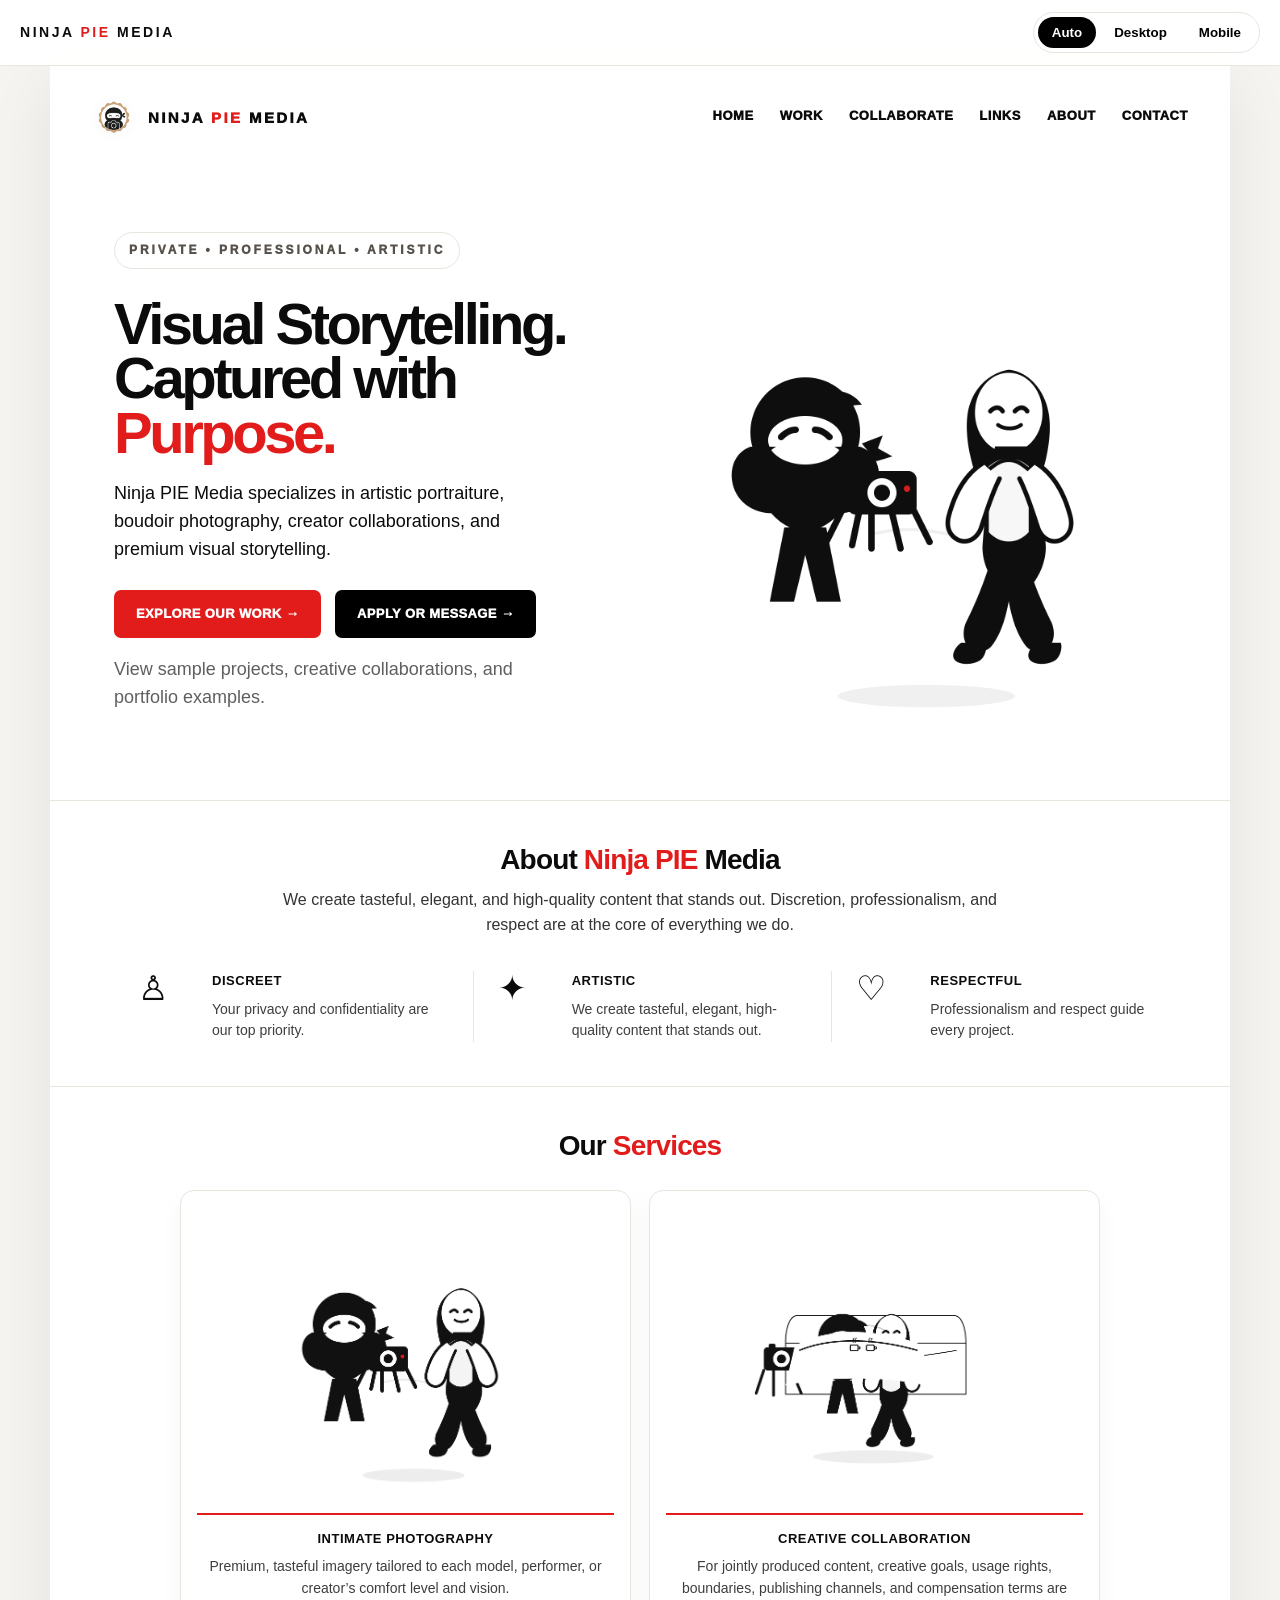
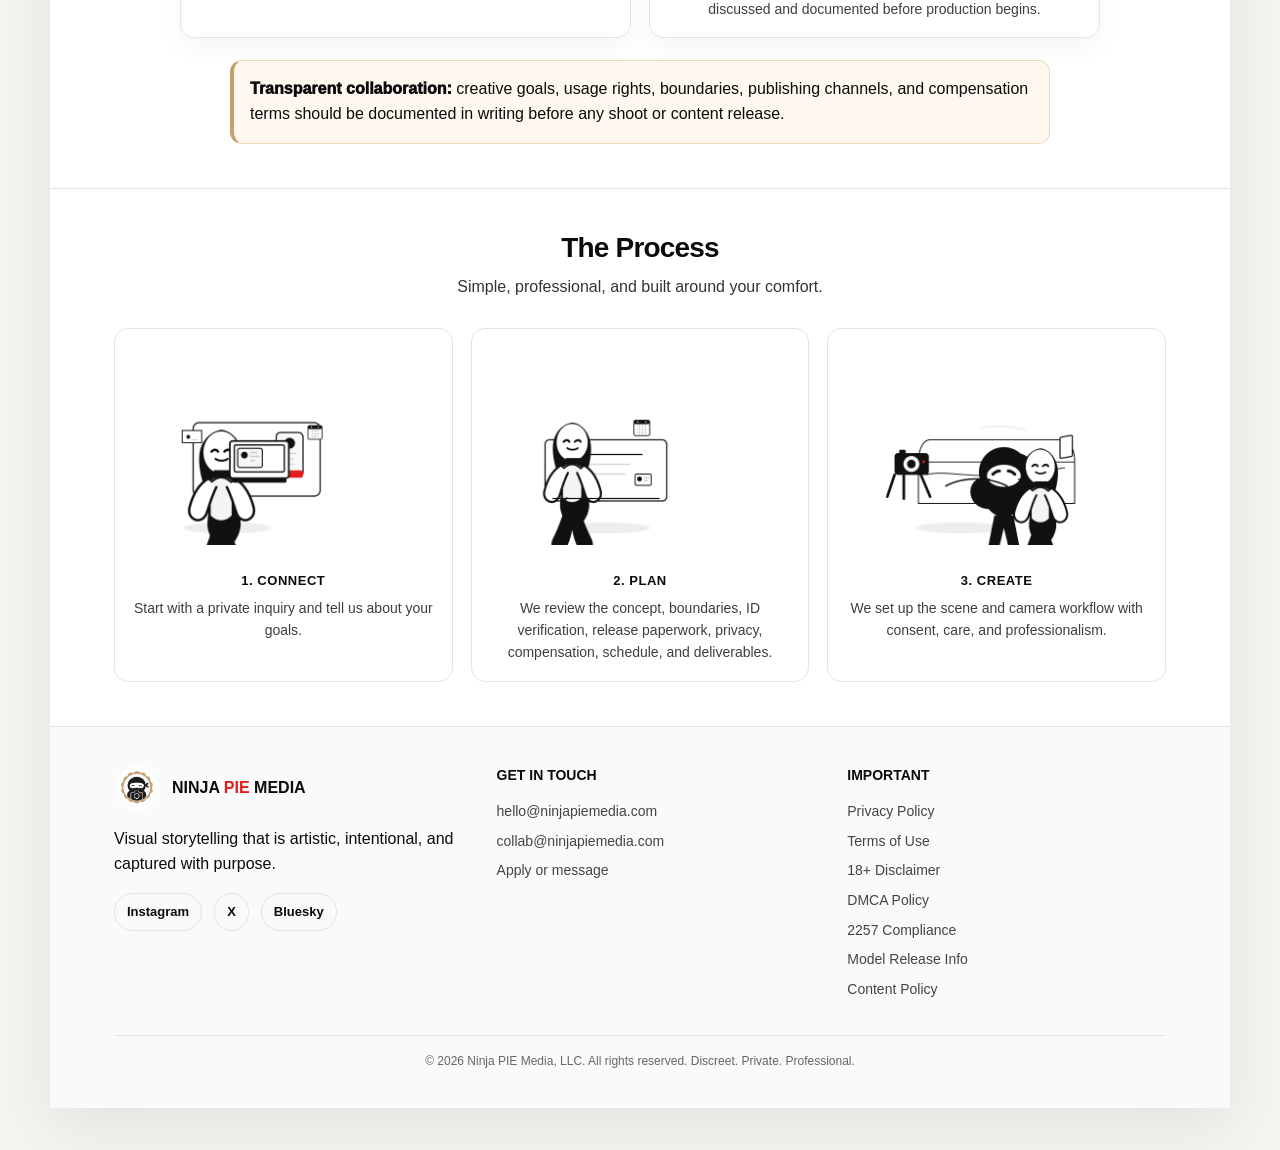
==== commit 0bfe0e8a: "Add files via upload" ====
--- a/index.html
+++ b/index.html
@@ -1 +1 @@
-<!doctype html><html lang="en"><head><meta charset="utf-8"><meta name="viewport" content="width=device-width,initial-scale=1"><title>Ninja PIE Media | Visual Storytelling Captured with Purpose</title><meta name="description" content="Ninja PIE Media creates tasteful, professional visual storytelling, portraiture, and creator collaborations."><meta property="og:title" content="Ninja PIE Media | Visual Storytelling Captured with Purpose"><meta property="og:description" content="Visual storytelling captured with purpose."><meta property="og:image" content="/assets/social-preview.jpg"><meta property="og:type" content="website"><meta name="twitter:card" content="summary_large_image"><link rel="icon" href="/assets/favicon.png"><link rel="stylesheet" href="styles.css"></head><body><div class="top-toggle"><div class="toggle-inner"><a class="mini-brand" href="index.html">NINJA <span>PIE</span> MEDIA</a><div class="view-switch" aria-label="View switcher"><button data-view="auto">Auto</button><button data-view="desktop">Desktop</button><button data-view="mobile">Mobile</button></div></div></div><div class="site"><header class="nav"><a class="brand" href="index.html"><img src="assets/profile-logo.png" alt="Ninja PIE Media mark"><span class="brand-name">NINJA <span class="red">PIE</span> MEDIA</span></a><nav class="menu"><a href="index.html">HOME</a><a href="work.html">WORK</a><a href="collaborate.html">COLLABORATE</a><a href="links.html">LINKS</a><a href="about.html">ABOUT</a><a href="contact.html">CONTACT</a></nav><button class="hamb" type="button" aria-label="Open navigation menu" aria-expanded="false">☰</button></header><main><section class="hero"><div><span class="pill">PRIVATE • PROFESSIONAL • ARTISTIC</span><h1>Visual Storytelling.<br>Captured with <span class="red">Purpose.</span></h1><p>Ninja PIE Media specializes in artistic portraiture, boudoir photography, creator collaborations, and premium visual storytelling.</p><div class="cta-row"><a class="btn" href="work.html">Explore Our Work →</a><a class="btn black" href="collaborate.html">Apply or Message →</a></div><p class="small-note">View sample projects, creative collaborations, and portfolio examples.</p></div><div class="hero-img"><img src="assets/ninja-photographing-model.png" alt="Cartoon ninja photographer photographing a model"></div></section><section class="section center"><h2>About <span class="red">Ninja PIE</span> Media</h2><p class="section-intro">We create tasteful, elegant, and high-quality content that stands out. Discretion, professionalism, and respect are at the core of everything we do.</p><div class="values"><div class="value"><div class="icon">♙</div><div><h3>Discreet</h3><p>Your privacy and confidentiality are our top priority.</p></div></div><div class="value"><div class="icon">✦</div><div><h3>Artistic</h3><p>We create tasteful, elegant, high-quality content that stands out.</p></div></div><div class="value"><div class="icon">♡</div><div><h3>Respectful</h3><p>Professionalism and respect guide every project.</p></div></div></div></section><section class="section center"><h2>Our <span class="red">Services</span></h2><div class="cards two"><div class="card"><img src="assets/service-intimate-photography.png" alt="Ninja photographing a model"><div class="cap"><h3>Intimate Photography</h3><p>Premium, tasteful imagery tailored to each model, performer, or creator’s comfort level and vision.</p></div></div><div class="card"><img src="assets/service-collab-profit-share.png" alt="Ninja and model collaboration scene"><div class="cap"><h3>Collab Profit-Share</h3><p>For jointly produced content, eligible models and performers may participate in an agreed percentage of the project profit pool, documented before production begins.</p></div></div></div><div class="profit-note"><strong>Transparent collaboration:</strong> share of the profit pool, usage rights, boundaries, publishing channels, and payout terms should be documented in writing before any shoot or content release.</div></section><section class="section center"><h2>The Process</h2><p class="section-intro">Simple, professional, and built around your comfort.</p><div class="steps visual"><div class="step"><img src="assets/process-connect.png" alt="Model applying online"><h3>1. Connect</h3><p>Start with a private inquiry and tell us about your goals.</p></div><div class="step"><img src="assets/process-plan.png" alt="Model completing paperwork while ninja checks ID"><h3>2. Plan</h3><p>We review the concept, boundaries, ID verification, release paperwork, privacy, compensation, schedule, and deliverables.</p></div><div class="step"><img src="assets/process-create.png" alt="Ninja setting up video camera with model in bed"><h3>3. Create</h3><p>We set up the scene and camera workflow with consent, care, and professionalism.</p></div></div></section></main><footer class="footer"><div class="footer-grid"><div><div class="footer-logo"><img src="assets/profile-logo.png" alt="Ninja PIE Media"><strong>NINJA <span class="red">PIE</span> MEDIA</strong></div><p>Visual storytelling that is artistic, intentional, and captured with purpose.</p><div class="socials"><a target="_blank" rel="noopener noreferrer" href="https://instagram.com/ninjapiemedia">Instagram</a><a target="_blank" rel="noopener noreferrer" href="https://x.com/ninjapiemedia">X</a><a target="_blank" rel="noopener noreferrer" href="https://bsky.app/profile/ninjapiemedia.bsky.social">Bluesky</a></div></div><div><h4>Get in touch</h4><ul><li><a href="mailto:hello@ninjapiemedia.com">hello@ninjapiemedia.com</a></li><li><a href="mailto:collab@ninjapiemedia.com">collab@ninjapiemedia.com</a></li><li><a href="collaborate.html">Apply or message</a></li></ul></div><div><h4>Important</h4><ul><li><a href="privacy.html">Privacy Policy</a></li><li><a href="terms.html">Terms of Use</a></li><li><a href="age.html">18+ Disclaimer</a></li><li><a href="dmca.html">DMCA Policy</a></li><li><a href="compliance.html">2257 Compliance</a></li><li><a href="release.html">Model Release Info</a></li><li><a href="content-policy.html">Content Policy</a></li></ul></div></div><div class="copyright">© 2026 Ninja PIE Media, LLC. All rights reserved. Discreet. Private. Professional.</div></footer></div><script src="script.js"></script></body></html>+<!doctype html><html lang="en"><head><meta charset="utf-8"><meta name="viewport" content="width=device-width,initial-scale=1"><title>Ninja PIE Media | Visual Storytelling Captured with Purpose</title><meta name="description" content="Ninja PIE Media creates tasteful, professional visual storytelling, portraiture, and creator collaborations."><meta property="og:title" content="Ninja PIE Media | Visual Storytelling Captured with Purpose"><meta property="og:description" content="Visual storytelling captured with purpose."><meta property="og:image" content="/assets/social-preview.jpg"><meta property="og:type" content="website"><meta name="twitter:card" content="summary_large_image"><link rel="icon" href="/assets/favicon.png"><link rel="stylesheet" href="styles.css"></head><body><div class="top-toggle"><div class="toggle-inner"><a class="mini-brand" href="index.html">NINJA <span>PIE</span> MEDIA</a><div class="view-switch" aria-label="View switcher"><button data-view="auto">Auto</button><button data-view="desktop">Desktop</button><button data-view="mobile">Mobile</button></div></div></div><div class="site"><header class="nav"><a class="brand" href="index.html"><img src="assets/profile-logo.png" alt="Ninja PIE Media mark"><span class="brand-name">NINJA <span class="red">PIE</span> MEDIA</span></a><nav class="menu"><a href="index.html">HOME</a><a href="work.html">WORK</a><a href="collaborate.html">COLLABORATE</a><a href="links.html">LINKS</a><a href="about.html">ABOUT</a><a href="contact.html">CONTACT</a></nav><button class="hamb" type="button" aria-label="Open navigation menu" aria-expanded="false">☰</button></header><main><section class="hero"><div><span class="pill">PRIVATE • PROFESSIONAL • ARTISTIC</span><h1>Visual Storytelling.<br>Captured with <span class="red">Purpose.</span></h1><p>Ninja PIE Media specializes in artistic portraiture, boudoir photography, creator collaborations, and premium visual storytelling.</p><div class="cta-row"><a class="btn" href="work.html">Explore Our Work →</a><a class="btn black" href="collaborate.html">Apply or Message →</a></div><p class="small-note">View sample projects, creative collaborations, and portfolio examples.</p></div><div class="hero-img"><img src="assets/ninja-photographing-model.png" alt="Cartoon ninja photographer photographing a model"></div></section><section class="section center"><h2>About <span class="red">Ninja PIE</span> Media</h2><p class="section-intro">We create tasteful, elegant, and high-quality content that stands out. Discretion, professionalism, and respect are at the core of everything we do.</p><div class="values"><div class="value"><div class="icon">♙</div><div><h3>Discreet</h3><p>Your privacy and confidentiality are our top priority.</p></div></div><div class="value"><div class="icon">✦</div><div><h3>Artistic</h3><p>We create tasteful, elegant, high-quality content that stands out.</p></div></div><div class="value"><div class="icon">♡</div><div><h3>Respectful</h3><p>Professionalism and respect guide every project.</p></div></div></div></section><section class="section center"><h2>Our <span class="red">Services</span></h2><div class="cards two"><div class="card"><img src="assets/service-intimate-photography.png" alt="Ninja photographing a model"><div class="cap"><h3>Intimate Photography</h3><p>Premium, tasteful imagery tailored to each model, performer, or creator’s comfort level and vision.</p></div></div><div class="card"><img src="assets/service-creative-collaboration.png" alt="Ninja and model collaboration scene"><div class="cap"><h3>Creative Collaboration</h3><p>For jointly produced content, creative goals, usage rights, boundaries, publishing channels, and compensation terms are discussed and documented before production begins.</p></div></div></div><div class="collab-note"><strong>Transparent collaboration:</strong> creative goals, usage rights, boundaries, publishing channels, and compensation terms should be documented in writing before any shoot or content release.</div></section><section class="section center"><h2>The Process</h2><p class="section-intro">Simple, professional, and built around your comfort.</p><div class="steps visual"><div class="step"><img src="assets/process-connect.png" alt="Model applying online"><h3>1. Connect</h3><p>Start with a private inquiry and tell us about your goals.</p></div><div class="step"><img src="assets/process-plan.png" alt="Model completing paperwork while ninja checks ID"><h3>2. Plan</h3><p>We review the concept, boundaries, ID verification, release paperwork, privacy, compensation, schedule, and deliverables.</p></div><div class="step"><img src="assets/process-create.png" alt="Ninja setting up video camera with model in bed"><h3>3. Create</h3><p>We set up the scene and camera workflow with consent, care, and professionalism.</p></div></div></section></main><footer class="footer"><div class="footer-grid"><div><div class="footer-logo"><img src="assets/profile-logo.png" alt="Ninja PIE Media"><strong>NINJA <span class="red">PIE</span> MEDIA</strong></div><p>Visual storytelling that is artistic, intentional, and captured with purpose.</p><div class="socials"><a target="_blank" rel="noopener noreferrer" href="https://instagram.com/ninjapiemedia">Instagram</a><a target="_blank" rel="noopener noreferrer" href="https://x.com/ninjapiemedia">X</a><a target="_blank" rel="noopener noreferrer" href="https://bsky.app/profile/ninjapiemedia.bsky.social">Bluesky</a></div></div><div><h4>Get in touch</h4><ul><li><a href="mailto:hello@ninjapiemedia.com">hello@ninjapiemedia.com</a></li><li><a href="mailto:collab@ninjapiemedia.com">collab@ninjapiemedia.com</a></li><li><a href="collaborate.html">Apply or message</a></li></ul></div><div><h4>Important</h4><ul><li><a href="privacy.html">Privacy Policy</a></li><li><a href="terms.html">Terms of Use</a></li><li><a href="age.html">18+ Disclaimer</a></li><li><a href="dmca.html">DMCA Policy</a></li><li><a href="compliance.html">2257 Compliance</a></li><li><a href="release.html">Model Release Info</a></li><li><a href="content-policy.html">Content Policy</a></li></ul></div></div><div class="copyright">© 2026 Ninja PIE Media, LLC. All rights reserved. Discreet. Private. Professional.</div></footer></div><script src="script.js"></script></body></html>
--- a/styles.css
+++ b/styles.css
@@ -1,6 +1,6 @@
 
 :root{--bg:#f5f4f1;--paper:#fff;--ink:#0b0b0b;--muted:#5f5f5f;--line:#e8e4de;--red:#e21b1b;--gold:#c4a071;--soft:#faf9f7;--shadow:0 18px 60px rgba(0,0,0,.08)}
-*{box-sizing:border-box}html{scroll-behavior:smooth}body{margin:0;background:var(--bg);color:var(--ink);font-family:Inter,Arial,Helvetica,sans-serif;line-height:1.55}a{color:inherit;text-decoration:none}img{max-width:100%;display:block}.top-toggle{position:sticky;top:0;z-index:50;background:rgba(255,255,255,.94);border-bottom:1px solid var(--line);backdrop-filter:blur(12px)}.toggle-inner{max-width:1320px;margin:auto;padding:12px 20px;display:flex;align-items:center;justify-content:space-between}.mini-brand{font-weight:900;letter-spacing:.18em;font-size:14px}.mini-brand span,.red{color:var(--red)}.view-switch{display:flex;gap:4px;border:1px solid var(--line);border-radius:999px;padding:4px;background:#fff}.view-switch button{border:0;background:transparent;border-radius:999px;padding:8px 14px;font-weight:800;cursor:pointer}.view-switch button.active{background:#000;color:#fff}.site{max-width:1180px;margin:0 auto 42px;background:var(--paper);box-shadow:var(--shadow);overflow:hidden}.site.mobile{max-width:430px}.nav{display:flex;align-items:center;justify-content:space-between;padding:30px 42px;position:relative}.brand{display:flex;gap:12px;align-items:center}.brand img{width:44px;height:44px;border-radius:50%;object-fit:cover}.brand-name{font-size:15px;font-weight:950;letter-spacing:.16em;white-space:nowrap}.menu{display:flex;gap:26px;align-items:center;font-size:13px;font-weight:950;letter-spacing:.04em}.menu a{padding:8px 0;border-bottom:3px solid transparent}.menu a.active,.menu a:hover{color:var(--red);border-color:var(--red)}.hamb{display:none;font-size:28px;cursor:pointer;line-height:1;border:1px solid transparent;border-radius:8px;padding:6px 8px;background:#fff;color:#000;-webkit-appearance:none;appearance:none;touch-action:manipulation;position:relative;z-index:100}.hamb:hover,.hamb:focus{border-color:var(--line);background:#fff;outline:none}.hero{display:grid;grid-template-columns:1fr 1fr;gap:40px;align-items:center;padding:58px 64px 66px}.pill{display:inline-block;border:1px solid var(--line);border-radius:999px;padding:8px 14px;color:#57514b;background:#fff;font-size:12px;font-weight:950;letter-spacing:.24em}.hero h1{font-size:58px;line-height:.94;margin:28px 0 20px;letter-spacing:-.06em}.hero p{max-width:430px;font-size:18px}.hero-img img{border-radius:22px;filter:contrast(1.03) saturate(.9)}.cta-row{display:flex;gap:14px;flex-wrap:wrap;margin:26px 0 10px}.center-row{justify-content:center}.btn{display:inline-flex;align-items:center;justify-content:center;gap:10px;background:var(--red);color:#fff;border-radius:7px;padding:14px 22px;font-size:13px;font-weight:950;text-transform:uppercase;letter-spacing:.03em;border:0;cursor:pointer}.btn.black{background:#000}.btn.light{background:#fff;color:#000;border:1px solid var(--line)}.small-note{color:var(--muted);font-size:14px}.section{padding:44px 64px;border-top:1px solid var(--line)}.section.center{text-align:center}.section h2{font-size:28px;line-height:1.1;margin:0 0 12px;letter-spacing:-.03em}.section-intro{max-width:720px;margin:0 auto 28px;color:#333}.values{display:grid;grid-template-columns:repeat(3,1fr);gap:24px;margin-top:34px}.value{display:grid;grid-template-columns:58px 1fr;gap:16px;text-align:left;border-left:1px solid var(--line);padding-left:24px}.value:first-child{border-left:0}.icon{font-size:34px;line-height:1}.value h3,.card h3,.step h3{font-size:13px;text-transform:uppercase;letter-spacing:.04em;margin:0 0 7px}.value p,.card p,.step p{color:#3e3e3e;margin:0;font-size:14px}.cards{display:grid;grid-template-columns:repeat(4,1fr);gap:18px;margin-top:28px}.cards.two{grid-template-columns:repeat(2,1fr);max-width:920px;margin-left:auto;margin-right:auto}.card{background:#fff;border:1px solid var(--line);border-radius:14px;padding:16px;box-shadow:0 10px 26px rgba(0,0,0,.04);overflow:hidden;text-align:left}.card img{height:240px;width:100%;object-fit:contain;border-radius:10px;background:#fff;image-rendering:auto}.cards.two .card img{height:300px}.card .cap{border-top:2px solid var(--red);margin-top:16px;padding-top:14px}.profit-note{margin:22px auto 0;max-width:820px;text-align:left;background:#fff8ef;border:1px solid #edd7bd;border-left:4px solid var(--gold);padding:16px;border-radius:12px}.steps{display:grid;grid-template-columns:repeat(3,1fr);gap:18px;margin-top:28px}.step{border:1px solid var(--line);border-radius:14px;padding:18px;background:#fff;text-align:center}.steps.visual .step img{height:190px;width:100%;object-fit:contain;margin:0 auto 14px;border-radius:10px;background:#fff}.footer{padding:38px 64px;background:#fafafa;border-top:1px solid var(--line)}.footer-grid{display:grid;grid-template-columns:1.1fr 1fr 1fr;gap:32px}.footer-logo{display:flex;gap:12px;align-items:center}.footer-logo img{width:46px;height:46px;border-radius:50%}.footer h4{margin:0 0 14px;font-size:14px;text-transform:uppercase}.footer ul{list-style:none;padding:0;margin:0}.footer li{margin:8px 0;color:#444;font-size:14px}.socials{display:flex;gap:12px;flex-wrap:wrap;margin-top:14px}.socials a{border:1px solid var(--line);border-radius:999px;padding:8px 12px;font-size:13px;font-weight:800}.copyright{margin-top:26px;padding-top:16px;border-top:1px solid var(--line);text-align:center;color:#666;font-size:12px}.page-hero{padding:54px 64px;background:linear-gradient(120deg,#fff,#fbfaf7);border-top:1px solid var(--line)}.page-hero h1{font-size:48px;letter-spacing:-.05em;line-height:1;margin:12px 0}.back-home{display:inline-flex;margin-bottom:18px;color:#333;border:1px solid var(--line);border-radius:999px;padding:8px 12px;font-weight:850;font-size:13px}.grid-2{display:grid;grid-template-columns:1fr 1fr;gap:28px;align-items:start}.page-art{border-radius:14px;border:1px solid var(--line);background:#fff}.legal{max-width:900px;margin:auto}.legal h2{margin-top:30px}.legal p,.legal li{color:#333}.notice{background:#fff6f6;border:1px solid #ffd0d0;border-left:4px solid var(--red);padding:16px;border-radius:10px;margin:18px 0}.form{display:grid;gap:14px;background:#fff;border:1px solid var(--line);border-radius:14px;padding:22px}.form label{font-weight:850;font-size:13px}.form input,.form select,.form textarea{width:100%;border:1px solid var(--line);border-radius:8px;padding:12px;font:inherit;background:#fff}.form textarea{min-height:130px}.check{display:flex;gap:10px;align-items:flex-start;font-size:13px;color:#333}.check input{width:auto;margin-top:5px}.platforms{display:grid;grid-template-columns:repeat(5,1fr);gap:12px}.platform{border:1px solid var(--line);border-radius:12px;padding:18px;background:#fff;text-align:center}.coming{display:inline-block;margin-top:10px;background:#000;color:#fff;border-radius:999px;padding:5px 10px;font-size:11px;font-weight:900;text-transform:uppercase}.gallery{display:grid;grid-template-columns:repeat(3,1fr);gap:16px}.gallery .card img{height:360px;object-fit:cover;object-position:center center}.link-list{display:grid;gap:12px;max-width:520px;margin:0 auto}.site.mobile .nav{padding:22px 20px}.site.mobile .menu{display:none}.site.mobile .hamb{display:block}.site.mobile .hero{display:block;padding:34px 24px 44px}.site.mobile .hero h1{font-size:42px}.site.mobile .hero p{font-size:16px}.site.mobile .section,.site.mobile .page-hero,.site.mobile .footer{padding:32px 24px}.site.mobile .values,.site.mobile .cards,.site.mobile .cards.two,.site.mobile .steps,.site.mobile .footer-grid,.site.mobile .grid-2,.site.mobile .platforms,.site.mobile .gallery{grid-template-columns:1fr}.site.mobile .value{border-left:0;border-top:1px solid var(--line);padding-left:0;padding-top:18px}.site.mobile .page-hero h1{font-size:38px}
+*{box-sizing:border-box}html{scroll-behavior:smooth}body{margin:0;background:var(--bg);color:var(--ink);font-family:Inter,Arial,Helvetica,sans-serif;line-height:1.55}a{color:inherit;text-decoration:none}img{max-width:100%;display:block}.top-toggle{position:sticky;top:0;z-index:50;background:rgba(255,255,255,.94);border-bottom:1px solid var(--line);backdrop-filter:blur(12px)}.toggle-inner{max-width:1320px;margin:auto;padding:12px 20px;display:flex;align-items:center;justify-content:space-between}.mini-brand{font-weight:900;letter-spacing:.18em;font-size:14px}.mini-brand span,.red{color:var(--red)}.view-switch{display:flex;gap:4px;border:1px solid var(--line);border-radius:999px;padding:4px;background:#fff}.view-switch button{border:0;background:transparent;border-radius:999px;padding:8px 14px;font-weight:800;cursor:pointer}.view-switch button.active{background:#000;color:#fff}.site{max-width:1180px;margin:0 auto 42px;background:var(--paper);box-shadow:var(--shadow);overflow:hidden}.site.mobile{max-width:430px}.nav{display:flex;align-items:center;justify-content:space-between;padding:30px 42px;position:relative}.brand{display:flex;gap:12px;align-items:center}.brand img{width:44px;height:44px;border-radius:50%;object-fit:cover}.brand-name{font-size:15px;font-weight:950;letter-spacing:.16em;white-space:nowrap}.menu{display:flex;gap:26px;align-items:center;font-size:13px;font-weight:950;letter-spacing:.04em}.menu a{padding:8px 0;border-bottom:3px solid transparent}.menu a.active,.menu a:hover{color:var(--red);border-color:var(--red)}.hamb{display:none;font-size:28px;cursor:pointer;line-height:1;border:1px solid transparent;border-radius:8px;padding:6px 8px;background:#fff;color:#000;-webkit-appearance:none;appearance:none;touch-action:manipulation;position:relative;z-index:100}.hamb:hover,.hamb:focus{border-color:var(--line);background:#fff;outline:none}.hero{display:grid;grid-template-columns:1fr 1fr;gap:40px;align-items:center;padding:58px 64px 66px}.pill{display:inline-block;border:1px solid var(--line);border-radius:999px;padding:8px 14px;color:#57514b;background:#fff;font-size:12px;font-weight:950;letter-spacing:.24em}.hero h1{font-size:58px;line-height:.94;margin:28px 0 20px;letter-spacing:-.06em}.hero p{max-width:430px;font-size:18px}.hero-img img{border-radius:22px;filter:contrast(1.03) saturate(.9)}.cta-row{display:flex;gap:14px;flex-wrap:wrap;margin:26px 0 10px}.center-row{justify-content:center}.btn{display:inline-flex;align-items:center;justify-content:center;gap:10px;background:var(--red);color:#fff;border-radius:7px;padding:14px 22px;font-size:13px;font-weight:950;text-transform:uppercase;letter-spacing:.03em;border:0;cursor:pointer}.btn.black{background:#000}.btn.light{background:#fff;color:#000;border:1px solid var(--line)}.small-note{color:var(--muted);font-size:14px}.section{padding:44px 64px;border-top:1px solid var(--line)}.section.center{text-align:center}.section h2{font-size:28px;line-height:1.1;margin:0 0 12px;letter-spacing:-.03em}.section-intro{max-width:720px;margin:0 auto 28px;color:#333}.values{display:grid;grid-template-columns:repeat(3,1fr);gap:24px;margin-top:34px}.value{display:grid;grid-template-columns:58px 1fr;gap:16px;text-align:left;border-left:1px solid var(--line);padding-left:24px}.value:first-child{border-left:0}.icon{font-size:34px;line-height:1}.value h3,.card h3,.step h3{font-size:13px;text-transform:uppercase;letter-spacing:.04em;margin:0 0 7px}.value p,.card p,.step p{color:#3e3e3e;margin:0;font-size:14px}.cards{display:grid;grid-template-columns:repeat(4,1fr);gap:18px;margin-top:28px}.cards.two{grid-template-columns:repeat(2,1fr);max-width:920px;margin-left:auto;margin-right:auto}.card{background:#fff;border:1px solid var(--line);border-radius:14px;padding:16px;box-shadow:0 10px 26px rgba(0,0,0,.04);overflow:hidden;text-align:left}.card img{height:240px;width:100%;object-fit:contain;border-radius:10px;background:#fff;image-rendering:auto}.cards.two .card img{height:300px}.card .cap{border-top:2px solid var(--red);margin-top:16px;padding-top:14px}.collab-note{margin:22px auto 0;max-width:820px;text-align:left;background:#fff8ef;border:1px solid #edd7bd;border-left:4px solid var(--gold);padding:16px;border-radius:12px}.steps{display:grid;grid-template-columns:repeat(3,1fr);gap:18px;margin-top:28px}.step{border:1px solid var(--line);border-radius:14px;padding:18px;background:#fff;text-align:center}.steps.visual .step img{height:190px;width:100%;object-fit:contain;margin:0 auto 14px;border-radius:10px;background:#fff}.footer{padding:38px 64px;background:#fafafa;border-top:1px solid var(--line)}.footer-grid{display:grid;grid-template-columns:1.1fr 1fr 1fr;gap:32px}.footer-logo{display:flex;gap:12px;align-items:center}.footer-logo img{width:46px;height:46px;border-radius:50%}.footer h4{margin:0 0 14px;font-size:14px;text-transform:uppercase}.footer ul{list-style:none;padding:0;margin:0}.footer li{margin:8px 0;color:#444;font-size:14px}.socials{display:flex;gap:12px;flex-wrap:wrap;margin-top:14px}.socials a{border:1px solid var(--line);border-radius:999px;padding:8px 12px;font-size:13px;font-weight:800}.copyright{margin-top:26px;padding-top:16px;border-top:1px solid var(--line);text-align:center;color:#666;font-size:12px}.page-hero{padding:54px 64px;background:linear-gradient(120deg,#fff,#fbfaf7);border-top:1px solid var(--line)}.page-hero h1{font-size:48px;letter-spacing:-.05em;line-height:1;margin:12px 0}.back-home{display:inline-flex;margin-bottom:18px;color:#333;border:1px solid var(--line);border-radius:999px;padding:8px 12px;font-weight:850;font-size:13px}.grid-2{display:grid;grid-template-columns:1fr 1fr;gap:28px;align-items:start}.page-art{border-radius:14px;border:1px solid var(--line);background:#fff}.legal{max-width:900px;margin:auto}.legal h2{margin-top:30px}.legal p,.legal li{color:#333}.notice{background:#fff6f6;border:1px solid #ffd0d0;border-left:4px solid var(--red);padding:16px;border-radius:10px;margin:18px 0}.form{display:grid;gap:14px;background:#fff;border:1px solid var(--line);border-radius:14px;padding:22px}.form label{font-weight:850;font-size:13px}.form input,.form select,.form textarea{width:100%;border:1px solid var(--line);border-radius:8px;padding:12px;font:inherit;background:#fff}.form textarea{min-height:130px}.check{display:flex;gap:10px;align-items:flex-start;font-size:13px;color:#333}.check input{width:auto;margin-top:5px}.platforms{display:grid;grid-template-columns:repeat(5,1fr);gap:12px}.platform{border:1px solid var(--line);border-radius:12px;padding:18px;background:#fff;text-align:center}.coming{display:inline-block;margin-top:10px;background:#000;color:#fff;border-radius:999px;padding:5px 10px;font-size:11px;font-weight:900;text-transform:uppercase}.gallery{display:grid;grid-template-columns:repeat(3,1fr);gap:16px}.gallery .card img{height:360px;object-fit:cover;object-position:center center}.link-list{display:grid;gap:12px;max-width:520px;margin:0 auto}.site.mobile .nav{padding:22px 20px}.site.mobile .menu{display:none}.site.mobile .hamb{display:block}.site.mobile .hero{display:block;padding:34px 24px 44px}.site.mobile .hero h1{font-size:42px}.site.mobile .hero p{font-size:16px}.site.mobile .section,.site.mobile .page-hero,.site.mobile .footer{padding:32px 24px}.site.mobile .values,.site.mobile .cards,.site.mobile .cards.two,.site.mobile .steps,.site.mobile .footer-grid,.site.mobile .grid-2,.site.mobile .platforms,.site.mobile .gallery{grid-template-columns:1fr}.site.mobile .value{border-left:0;border-top:1px solid var(--line);padding-left:0;padding-top:18px}.site.mobile .page-hero h1{font-size:38px}
 @media(max-width:850px){.site{max-width:430px}.menu{display:none}.hamb{display:block}.nav{padding:22px 20px}.hero{display:block;padding:34px 24px 44px}.hero h1{font-size:42px}.hero p{font-size:16px}.section,.page-hero,.footer{padding:32px 24px}.values,.cards,.cards.two,.steps,.footer-grid,.grid-2,.platforms,.gallery{grid-template-columns:1fr}.value{border-left:0;border-top:1px solid var(--line);padding-left:0;padding-top:18px}.page-hero h1{font-size:38px}.top-toggle .mini-brand{font-size:11px}.view-switch button{padding:7px 10px;font-size:12px}.cards.two .card img,.card img{height:230px}}
 body.force-desktop .site{max-width:1180px}body.force-desktop .menu{display:flex}body.force-desktop .hamb{display:none}body.force-desktop .hero{display:grid;grid-template-columns:1fr 1fr;padding:58px 64px 66px}body.force-desktop .hero h1{font-size:58px}body.force-desktop .section,body.force-desktop .page-hero,body.force-desktop .footer{padding:44px 64px}body.force-desktop .values{grid-template-columns:repeat(3,1fr)}body.force-desktop .cards{grid-template-columns:repeat(4,1fr)}body.force-desktop .cards.two{grid-template-columns:repeat(2,1fr)}body.force-desktop .steps{grid-template-columns:repeat(3,1fr)}body.force-desktop .footer-grid{grid-template-columns:1.1fr 1fr 1fr}body.force-desktop .grid-2{grid-template-columns:1fr 1fr}body.force-desktop .platforms{grid-template-columns:repeat(5,1fr)}body.force-desktop .gallery{grid-template-columns:repeat(3,1fr)}body.force-mobile .site{max-width:430px}body.force-mobile .menu{display:none}body.force-mobile .hamb{display:block}body.force-mobile .hero{display:block;padding:34px 24px 44px}body.force-mobile .hero h1{font-size:42px}body.force-mobile .section,body.force-mobile .page-hero,body.force-mobile .footer{padding:32px 24px}body.force-mobile .values,body.force-mobile .cards,body.force-mobile .cards.two,body.force-mobile .steps,body.force-mobile .footer-grid,body.force-mobile .grid-2,body.force-mobile .platforms,body.force-mobile .gallery{grid-template-columns:1fr}body.force-mobile .value{border-left:0;border-top:1px solid var(--line);padding-left:0;padding-top:18px}
 
@@ -13,6 +13,6 @@
 
 
 /* v8 refinements */
-.gallery-clean{align-items:start}.gallery-image-card{display:block;border:1px solid var(--line);border-radius:14px;background:#fff;overflow:hidden;box-shadow:0 10px 26px rgba(0,0,0,.04)}.gallery-image-card img{width:100%;height:420px;object-fit:cover;display:block}.gallery-clean .gallery-image-card:nth-child(4){grid-column:auto}.platforms{grid-template-columns:repeat(auto-fit,minmax(150px,1fr));align-items:stretch}.platform{min-height:118px;display:flex;flex-direction:column;align-items:center;justify-content:center;gap:12px}.platform strong{display:block;line-height:1.2}.coming{position:static;display:inline-flex;white-space:nowrap;margin-top:0}.hamb{min-width:44px;min-height:44px;-webkit-tap-highlight-color:transparent}.menu.open{max-height:calc(100vh - 110px);overflow:auto}.profit-note strong{font-weight:950}.steps.visual .step img{height:210px;object-fit:contain;padding:4px}.cards.two .card img{height:290px;object-fit:contain}.card .cap h3{text-align:center}.card .cap p{text-align:center}.nav{isolation:isolate}
+.gallery-clean{align-items:start}.gallery-image-card{display:block;border:1px solid var(--line);border-radius:14px;background:#fff;overflow:hidden;box-shadow:0 10px 26px rgba(0,0,0,.04)}.gallery-image-card img{width:100%;height:420px;object-fit:cover;display:block}.gallery-clean .gallery-image-card:nth-child(4){grid-column:auto}.platforms{grid-template-columns:repeat(auto-fit,minmax(150px,1fr));align-items:stretch}.platform{min-height:118px;display:flex;flex-direction:column;align-items:center;justify-content:center;gap:12px}.platform strong{display:block;line-height:1.2}.coming{position:static;display:inline-flex;white-space:nowrap;margin-top:0}.hamb{min-width:44px;min-height:44px;-webkit-tap-highlight-color:transparent}.menu.open{max-height:calc(100vh - 110px);overflow:auto}.collab-note strong{font-weight:950}.steps.visual .step img{height:210px;object-fit:contain;padding:4px}.cards.two .card img{height:290px;object-fit:contain}.card .cap h3{text-align:center}.card .cap p{text-align:center}.nav{isolation:isolate}
 @media(max-width:850px){.gallery-image-card img{height:430px}.platform{min-height:92px}.menu.open{position:absolute;top:72px;left:16px;right:16px;display:flex!important}.steps.visual .step img{height:220px}.cards.two .card img,.card img{height:250px}}
 body.force-mobile .menu.open{position:absolute;top:72px;left:16px;right:16px;display:flex!important}.site.mobile .menu.open{position:absolute;top:72px;left:16px;right:16px;display:flex!important}
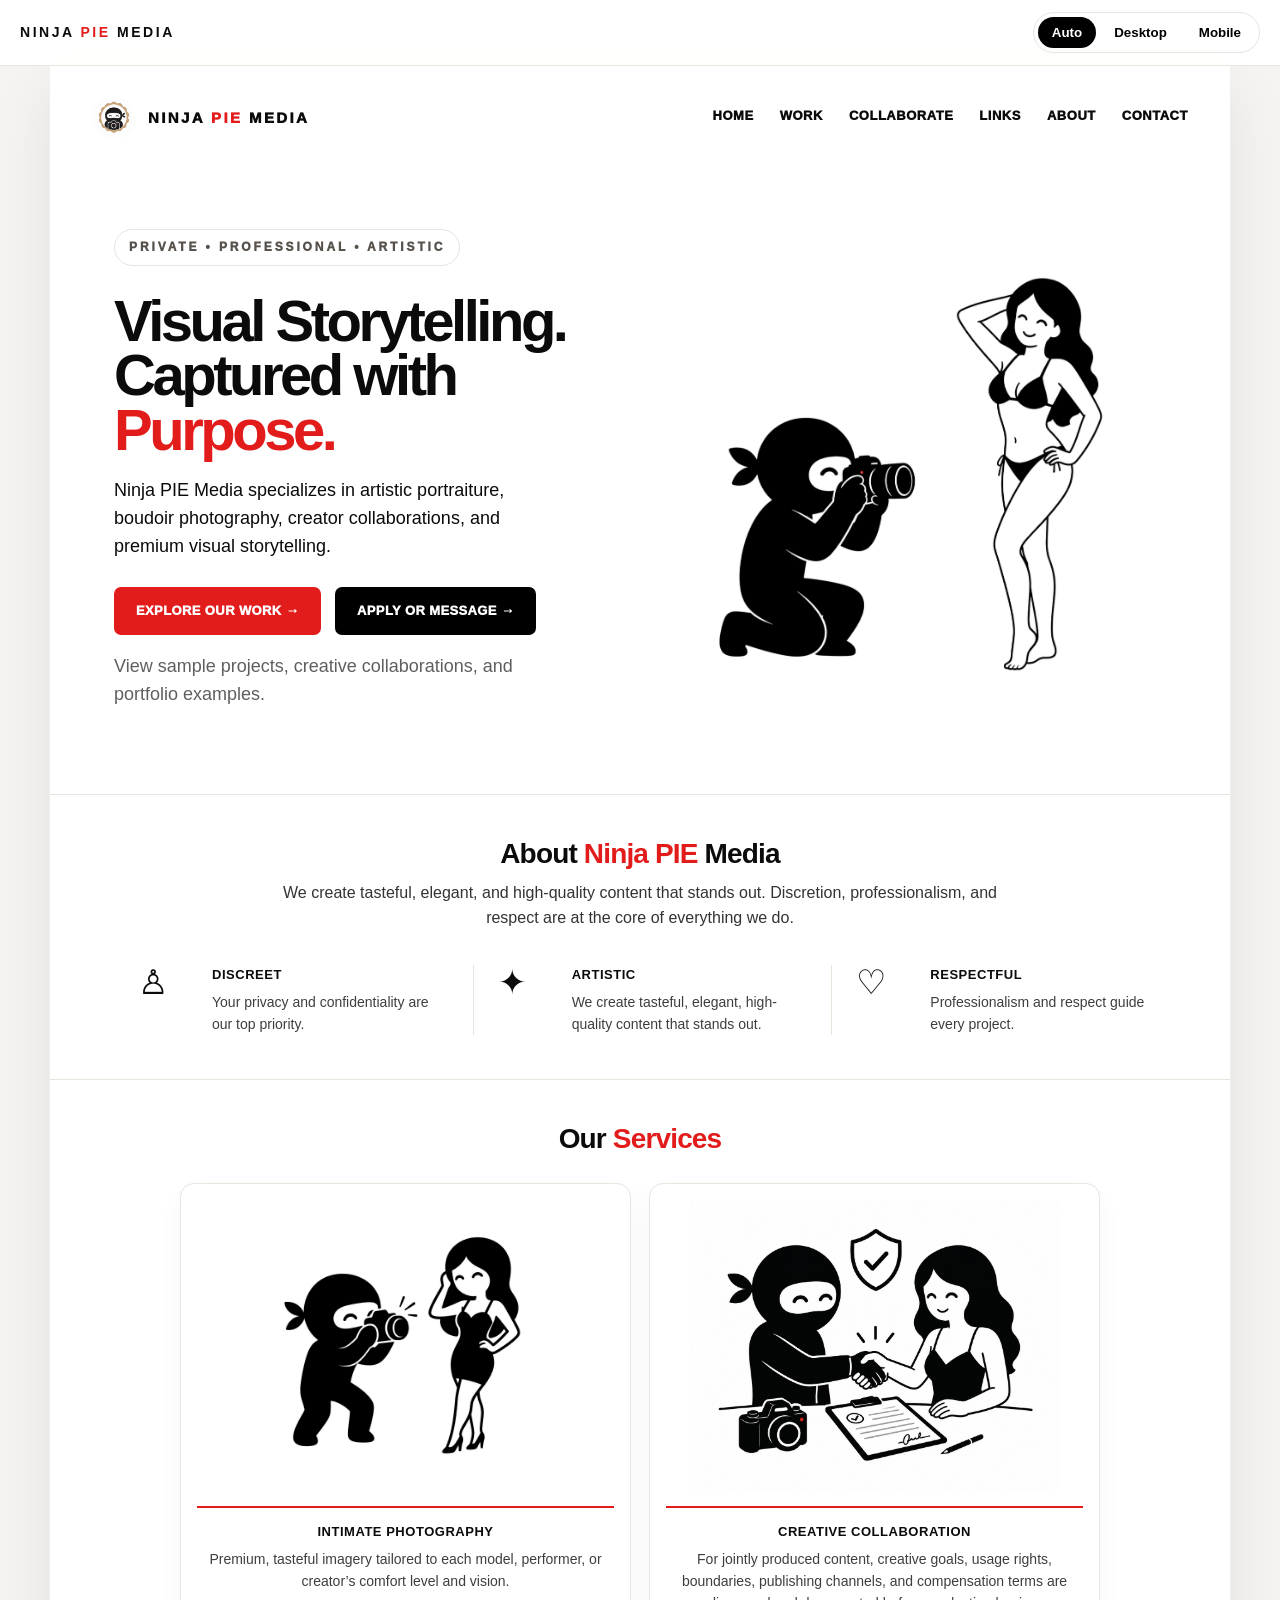
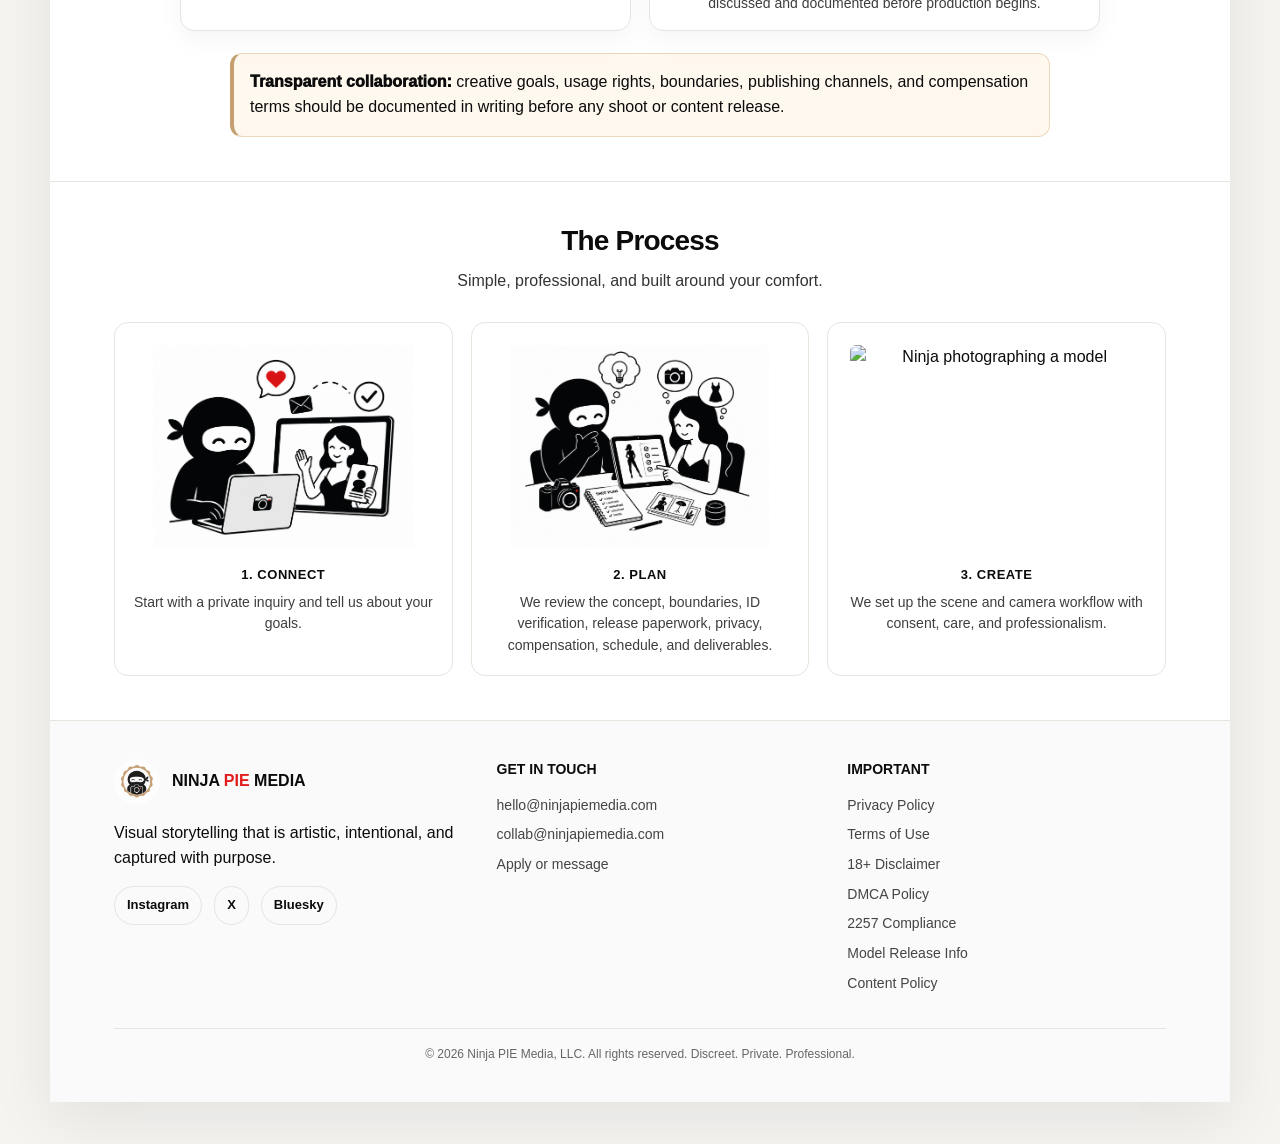
==== commit 5098553a: "Add files via upload" ====
--- a/index.html
+++ b/index.html
@@ -1 +1,172 @@
-<!doctype html><html lang="en"><head><meta charset="utf-8"><meta name="viewport" content="width=device-width,initial-scale=1"><title>Ninja PIE Media | Visual Storytelling Captured with Purpose</title><meta name="description" content="Ninja PIE Media creates tasteful, professional visual storytelling, portraiture, and creator collaborations."><meta property="og:title" content="Ninja PIE Media | Visual Storytelling Captured with Purpose"><meta property="og:description" content="Visual storytelling captured with purpose."><meta property="og:image" content="/assets/social-preview.jpg"><meta property="og:type" content="website"><meta name="twitter:card" content="summary_large_image"><link rel="icon" href="/assets/favicon.png"><link rel="stylesheet" href="styles.css"></head><body><div class="top-toggle"><div class="toggle-inner"><a class="mini-brand" href="index.html">NINJA <span>PIE</span> MEDIA</a><div class="view-switch" aria-label="View switcher"><button data-view="auto">Auto</button><button data-view="desktop">Desktop</button><button data-view="mobile">Mobile</button></div></div></div><div class="site"><header class="nav"><a class="brand" href="index.html"><img src="assets/profile-logo.png" alt="Ninja PIE Media mark"><span class="brand-name">NINJA <span class="red">PIE</span> MEDIA</span></a><nav class="menu"><a href="index.html">HOME</a><a href="work.html">WORK</a><a href="collaborate.html">COLLABORATE</a><a href="links.html">LINKS</a><a href="about.html">ABOUT</a><a href="contact.html">CONTACT</a></nav><button class="hamb" type="button" aria-label="Open navigation menu" aria-expanded="false">☰</button></header><main><section class="hero"><div><span class="pill">PRIVATE • PROFESSIONAL • ARTISTIC</span><h1>Visual Storytelling.<br>Captured with <span class="red">Purpose.</span></h1><p>Ninja PIE Media specializes in artistic portraiture, boudoir photography, creator collaborations, and premium visual storytelling.</p><div class="cta-row"><a class="btn" href="work.html">Explore Our Work →</a><a class="btn black" href="collaborate.html">Apply or Message →</a></div><p class="small-note">View sample projects, creative collaborations, and portfolio examples.</p></div><div class="hero-img"><img src="assets/ninja-photographing-model.png" alt="Cartoon ninja photographer photographing a model"></div></section><section class="section center"><h2>About <span class="red">Ninja PIE</span> Media</h2><p class="section-intro">We create tasteful, elegant, and high-quality content that stands out. Discretion, professionalism, and respect are at the core of everything we do.</p><div class="values"><div class="value"><div class="icon">♙</div><div><h3>Discreet</h3><p>Your privacy and confidentiality are our top priority.</p></div></div><div class="value"><div class="icon">✦</div><div><h3>Artistic</h3><p>We create tasteful, elegant, high-quality content that stands out.</p></div></div><div class="value"><div class="icon">♡</div><div><h3>Respectful</h3><p>Professionalism and respect guide every project.</p></div></div></div></section><section class="section center"><h2>Our <span class="red">Services</span></h2><div class="cards two"><div class="card"><img src="assets/service-intimate-photography.png" alt="Ninja photographing a model"><div class="cap"><h3>Intimate Photography</h3><p>Premium, tasteful imagery tailored to each model, performer, or creator’s comfort level and vision.</p></div></div><div class="card"><img src="assets/service-creative-collaboration.png" alt="Ninja and model collaboration scene"><div class="cap"><h3>Creative Collaboration</h3><p>For jointly produced content, creative goals, usage rights, boundaries, publishing channels, and compensation terms are discussed and documented before production begins.</p></div></div></div><div class="collab-note"><strong>Transparent collaboration:</strong> creative goals, usage rights, boundaries, publishing channels, and compensation terms should be documented in writing before any shoot or content release.</div></section><section class="section center"><h2>The Process</h2><p class="section-intro">Simple, professional, and built around your comfort.</p><div class="steps visual"><div class="step"><img src="assets/process-connect.png" alt="Model applying online"><h3>1. Connect</h3><p>Start with a private inquiry and tell us about your goals.</p></div><div class="step"><img src="assets/process-plan.png" alt="Model completing paperwork while ninja checks ID"><h3>2. Plan</h3><p>We review the concept, boundaries, ID verification, release paperwork, privacy, compensation, schedule, and deliverables.</p></div><div class="step"><img src="assets/process-create.png" alt="Ninja setting up video camera with model in bed"><h3>3. Create</h3><p>We set up the scene and camera workflow with consent, care, and professionalism.</p></div></div></section></main><footer class="footer"><div class="footer-grid"><div><div class="footer-logo"><img src="assets/profile-logo.png" alt="Ninja PIE Media"><strong>NINJA <span class="red">PIE</span> MEDIA</strong></div><p>Visual storytelling that is artistic, intentional, and captured with purpose.</p><div class="socials"><a target="_blank" rel="noopener noreferrer" href="https://instagram.com/ninjapiemedia">Instagram</a><a target="_blank" rel="noopener noreferrer" href="https://x.com/ninjapiemedia">X</a><a target="_blank" rel="noopener noreferrer" href="https://bsky.app/profile/ninjapiemedia.bsky.social">Bluesky</a></div></div><div><h4>Get in touch</h4><ul><li><a href="mailto:hello@ninjapiemedia.com">hello@ninjapiemedia.com</a></li><li><a href="mailto:collab@ninjapiemedia.com">collab@ninjapiemedia.com</a></li><li><a href="collaborate.html">Apply or message</a></li></ul></div><div><h4>Important</h4><ul><li><a href="privacy.html">Privacy Policy</a></li><li><a href="terms.html">Terms of Use</a></li><li><a href="age.html">18+ Disclaimer</a></li><li><a href="dmca.html">DMCA Policy</a></li><li><a href="compliance.html">2257 Compliance</a></li><li><a href="release.html">Model Release Info</a></li><li><a href="content-policy.html">Content Policy</a></li></ul></div></div><div class="copyright">© 2026 Ninja PIE Media, LLC. All rights reserved. Discreet. Private. Professional.</div></footer></div><script src="script.js"></script></body></html>+<!doctype html>
+<html lang="en">
+<head>
+  <meta charset="utf-8">
+  <meta name="viewport" content="width=device-width,initial-scale=1">
+  <title>Ninja PIE Media | Visual Storytelling Captured with Purpose</title>
+  <meta name="description" content="Ninja PIE Media creates tasteful, professional visual storytelling, portraiture, and creator collaborations.">
+  <meta property="og:title" content="Ninja PIE Media | Visual Storytelling Captured with Purpose">
+  <meta property="og:description" content="Visual storytelling captured with purpose.">
+  <meta property="og:image" content="/assets/social-preview.jpg">
+  <meta property="og:type" content="website">
+  <meta name="twitter:card" content="summary_large_image">
+  <link rel="icon" href="/assets/favicon.png">
+  <link rel="stylesheet" href="styles.css">
+</head>
+<body>
+  <div class="top-toggle">
+    <div class="toggle-inner">
+      <a class="mini-brand" href="index.html">NINJA <span>PIE</span> MEDIA</a>
+      <div class="view-switch" aria-label="View switcher">
+        <button data-view="auto">Auto</button>
+        <button data-view="desktop">Desktop</button>
+        <button data-view="mobile">Mobile</button>
+      </div>
+    </div>
+  </div>
+
+  <div class="site">
+    <header class="nav">
+      <a class="brand" href="index.html">
+        <img src="assets/profile-logo.png" alt="Ninja PIE Media mark">
+        <span class="brand-name">NINJA <span class="red">PIE</span> MEDIA</span>
+      </a>
+      <nav class="menu">
+        <a href="index.html">HOME</a>
+        <a href="work.html">WORK</a>
+        <a href="collaborate.html">COLLABORATE</a>
+        <a href="links.html">LINKS</a>
+        <a href="about.html">ABOUT</a>
+        <a href="contact.html">CONTACT</a>
+      </nav>
+      <button class="hamb" type="button" aria-label="Open navigation menu" aria-expanded="false">☰</button>
+    </header>
+
+    <main>
+      <section class="hero">
+        <div>
+          <span class="pill">PRIVATE • PROFESSIONAL • ARTISTIC</span>
+          <h1>Visual Storytelling.<br>Captured with <span class="red">Purpose.</span></h1>
+          <p>Ninja PIE Media specializes in artistic portraiture, boudoir photography, creator collaborations, and premium visual storytelling.</p>
+          <div class="cta-row">
+            <a class="btn" href="work.html">Explore Our Work →</a>
+            <a class="btn black" href="collaborate.html">Apply or Message →</a>
+          </div>
+          <p class="small-note">View sample projects, creative collaborations, and portfolio examples.</p>
+        </div>
+        <div class="hero-img">
+          <img src="assets/ninja-photographing-model.png" alt="Ninja photographing a model">
+        </div>
+      </section>
+
+      <section class="section center">
+        <h2>About <span class="red">Ninja PIE</span> Media</h2>
+        <p class="section-intro">We create tasteful, elegant, and high-quality content that stands out. Discretion, professionalism, and respect are at the core of everything we do.</p>
+        <div class="values">
+          <div class="value">
+            <div class="icon">♙</div>
+            <div>
+              <h3>Discreet</h3>
+              <p>Your privacy and confidentiality are our top priority.</p>
+            </div>
+          </div>
+          <div class="value">
+            <div class="icon">✦</div>
+            <div>
+              <h3>Artistic</h3>
+              <p>We create tasteful, elegant, high-quality content that stands out.</p>
+            </div>
+          </div>
+          <div class="value">
+            <div class="icon">♡</div>
+            <div>
+              <h3>Respectful</h3>
+              <p>Professionalism and respect guide every project.</p>
+            </div>
+          </div>
+        </div>
+      </section>
+
+      <section class="section center">
+        <h2>Our <span class="red">Services</span></h2>
+        <div class="cards two">
+          <div class="card">
+            <img src="assets/service-photography-crisp.png" alt="Ninja photographing a model">
+            <div class="cap">
+              <h3>Intimate Photography</h3>
+              <p>Premium, tasteful imagery tailored to each model, performer, or creator’s comfort level and vision.</p>
+            </div>
+          </div>
+          <div class="card">
+            <img src="assets/service-collab-profit-share.png" alt="Ninja and model shaking hands over an agreement">
+            <div class="cap">
+              <h3>Creative Collaboration</h3>
+              <p>For jointly produced content, creative goals, usage rights, boundaries, publishing channels, and compensation terms are discussed and documented before production begins.</p>
+            </div>
+          </div>
+        </div>
+        <div class="collab-note"><strong>Transparent collaboration:</strong> creative goals, usage rights, boundaries, publishing channels, and compensation terms should be documented in writing before any shoot or content release.</div>
+      </section>
+
+      <section class="section center">
+        <h2>The Process</h2>
+        <p class="section-intro">Simple, professional, and built around your comfort.</p>
+        <div class="steps visual">
+          <div class="step">
+            <img src="assets/process-connect.png" alt="Model applying online">
+            <h3>1. Connect</h3>
+            <p>Start with a private inquiry and tell us about your goals.</p>
+          </div>
+          <div class="step">
+            <img src="assets/process-plan.png" alt="Ninja and model reviewing ID and paperwork">
+            <h3>2. Plan</h3>
+            <p>We review the concept, boundaries, ID verification, release paperwork, privacy, compensation, schedule, and deliverables.</p>
+          </div>
+          <div class="step">
+            <img src="assets/process-shoot.png" alt="Ninja photographing a model">
+            <h3>3. Create</h3>
+            <p>We set up the scene and camera workflow with consent, care, and professionalism.</p>
+          </div>
+        </div>
+      </section>
+    </main>
+
+    <footer class="footer">
+      <div class="footer-grid">
+        <div>
+          <div class="footer-logo"><img src="assets/profile-logo.png" alt="Ninja PIE Media"><strong>NINJA <span class="red">PIE</span> MEDIA</strong></div>
+          <p>Visual storytelling that is artistic, intentional, and captured with purpose.</p>
+          <div class="socials">
+            <a target="_blank" rel="noopener noreferrer" href="https://instagram.com/ninjapiemedia">Instagram</a>
+            <a target="_blank" rel="noopener noreferrer" href="https://x.com/ninjapiemedia">X</a>
+            <a target="_blank" rel="noopener noreferrer" href="https://bsky.app/profile/ninjapiemedia.bsky.social">Bluesky</a>
+          </div>
+        </div>
+        <div>
+          <h4>Get in touch</h4>
+          <ul>
+            <li><a href="mailto:hello@ninjapiemedia.com">hello@ninjapiemedia.com</a></li>
+            <li><a href="mailto:collab@ninjapiemedia.com">collab@ninjapiemedia.com</a></li>
+            <li><a href="collaborate.html">Apply or message</a></li>
+          </ul>
+        </div>
+        <div>
+          <h4>Important</h4>
+          <ul>
+            <li><a href="privacy.html">Privacy Policy</a></li>
+            <li><a href="terms.html">Terms of Use</a></li>
+            <li><a href="age.html">18+ Disclaimer</a></li>
+            <li><a href="dmca.html">DMCA Policy</a></li>
+            <li><a href="compliance.html">2257 Compliance</a></li>
+            <li><a href="release.html">Model Release Info</a></li>
+            <li><a href="content-policy.html">Content Policy</a></li>
+          </ul>
+        </div>
+      </div>
+      <div class="copyright">© 2026 Ninja PIE Media, LLC. All rights reserved. Discreet. Private. Professional.</div>
+    </footer>
+  </div>
+
+  <script src="script.js"></script>
+</body>
+</html>
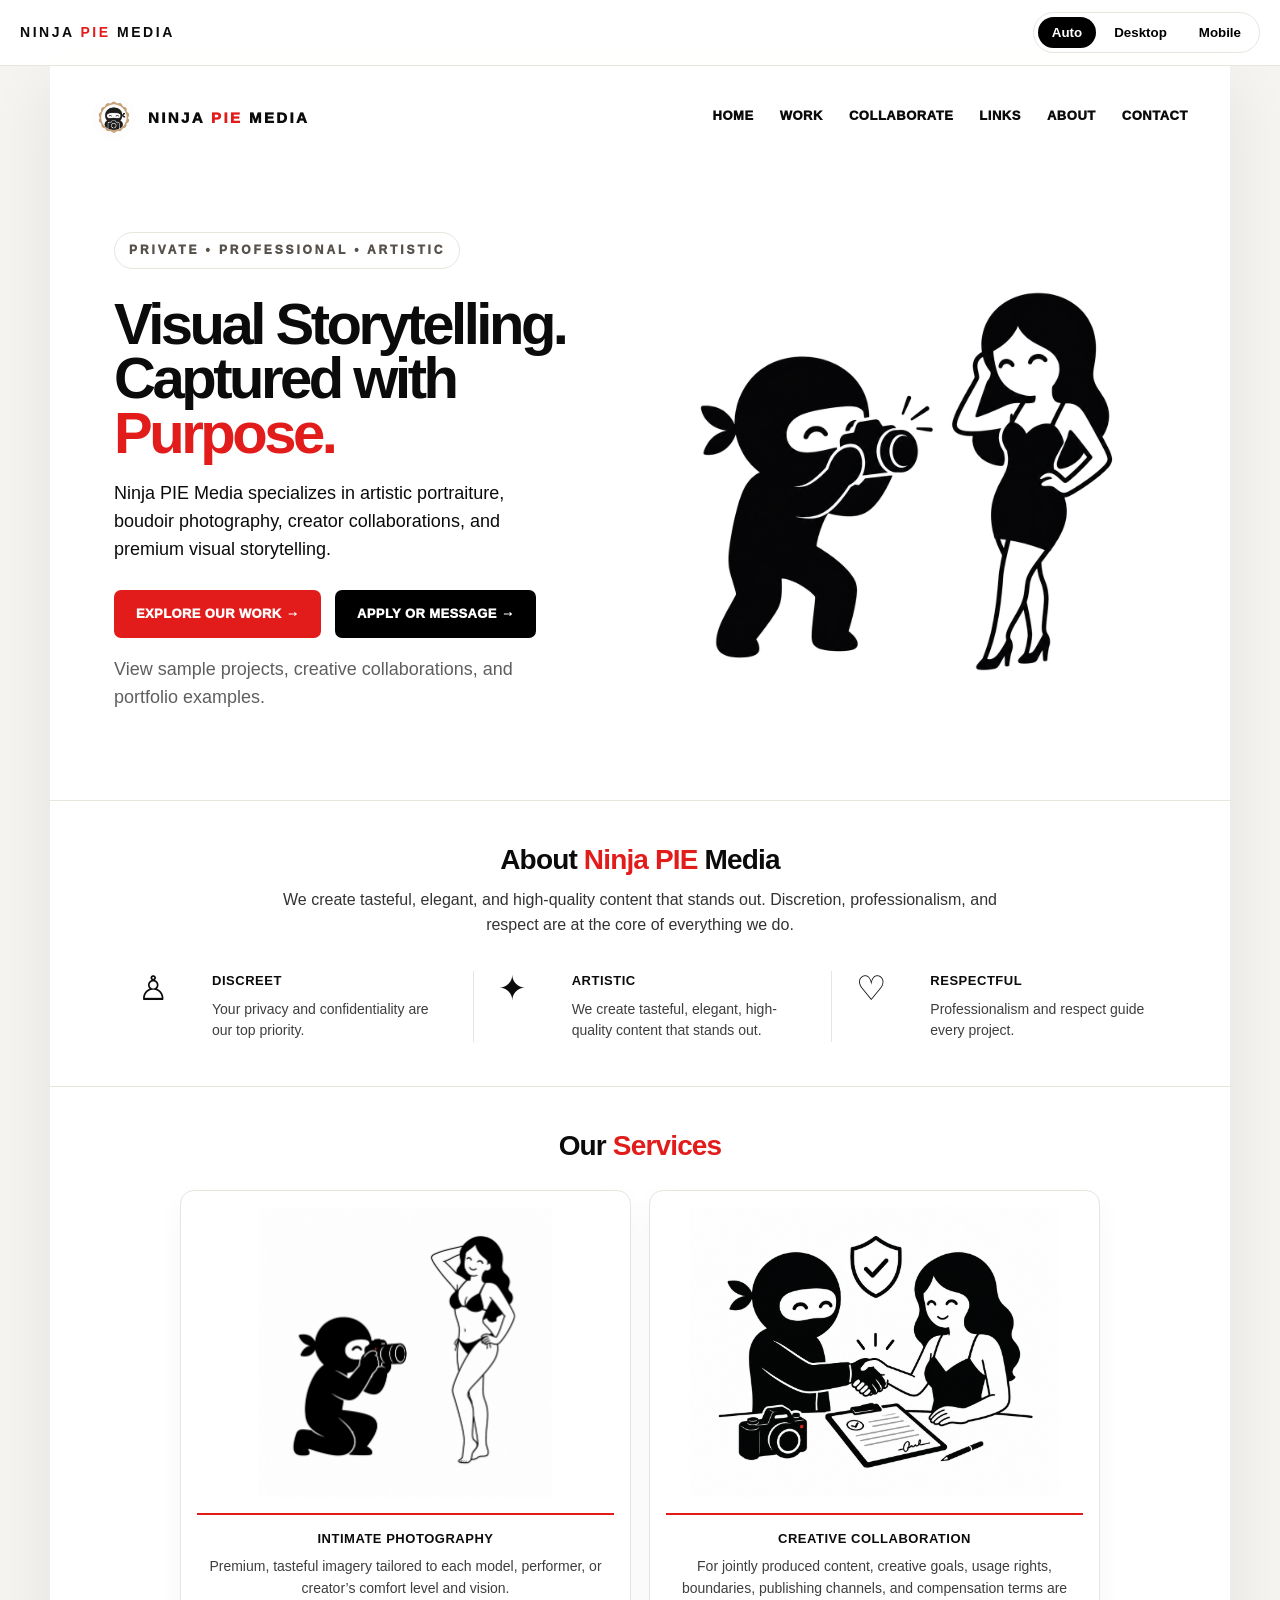
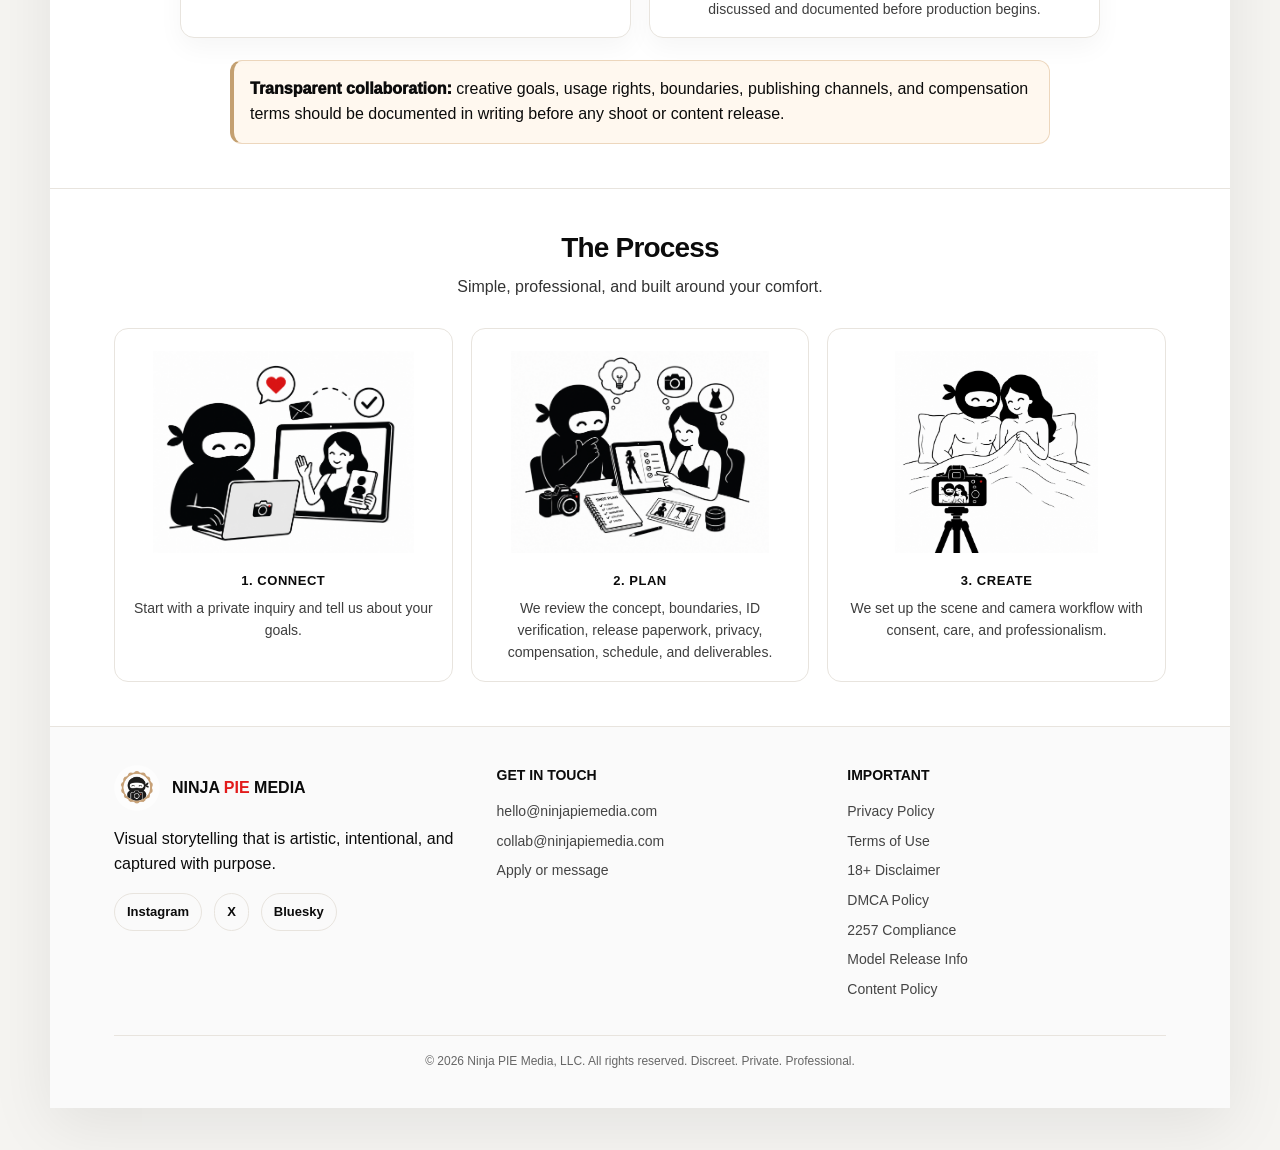
==== commit 9a986ee4: "Add files via upload" ====
--- a/index.html
+++ b/index.html
@@ -55,7 +55,7 @@
           <p class="small-note">View sample projects, creative collaborations, and portfolio examples.</p>
         </div>
         <div class="hero-img">
-          <img src="assets/ninja-photographing-model.png" alt="Ninja photographing a model">
+          <img src="assets/service-photography.png" alt="Ninja photographing a model with a model in a black dress">
         </div>
       </section>
 
@@ -91,7 +91,7 @@
         <h2>Our <span class="red">Services</span></h2>
         <div class="cards two">
           <div class="card">
-            <img src="assets/service-photography-crisp.png" alt="Ninja photographing a model">
+            <img src="assets/ninja-photographing-model.png" alt="Ninja photographing a model in a bikini">
             <div class="cap">
               <h3>Intimate Photography</h3>
               <p>Premium, tasteful imagery tailored to each model, performer, or creator’s comfort level and vision.</p>
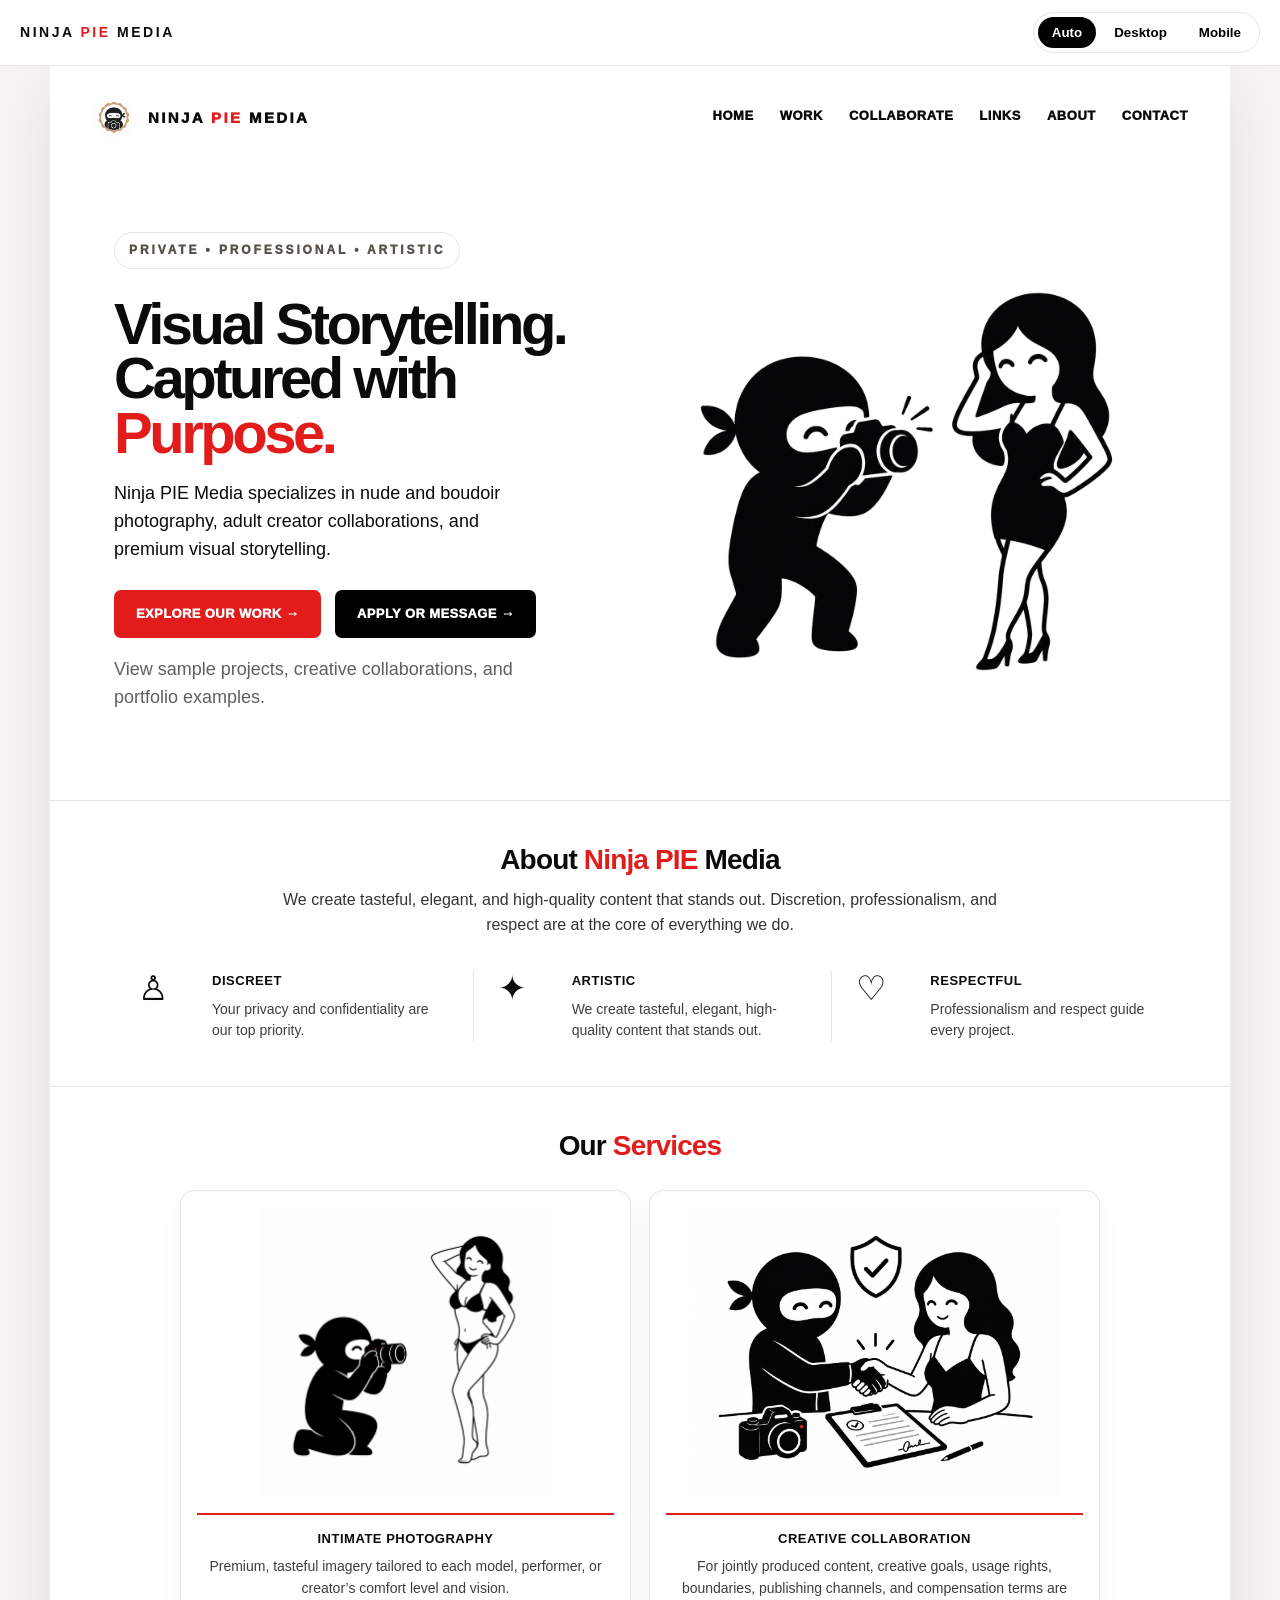
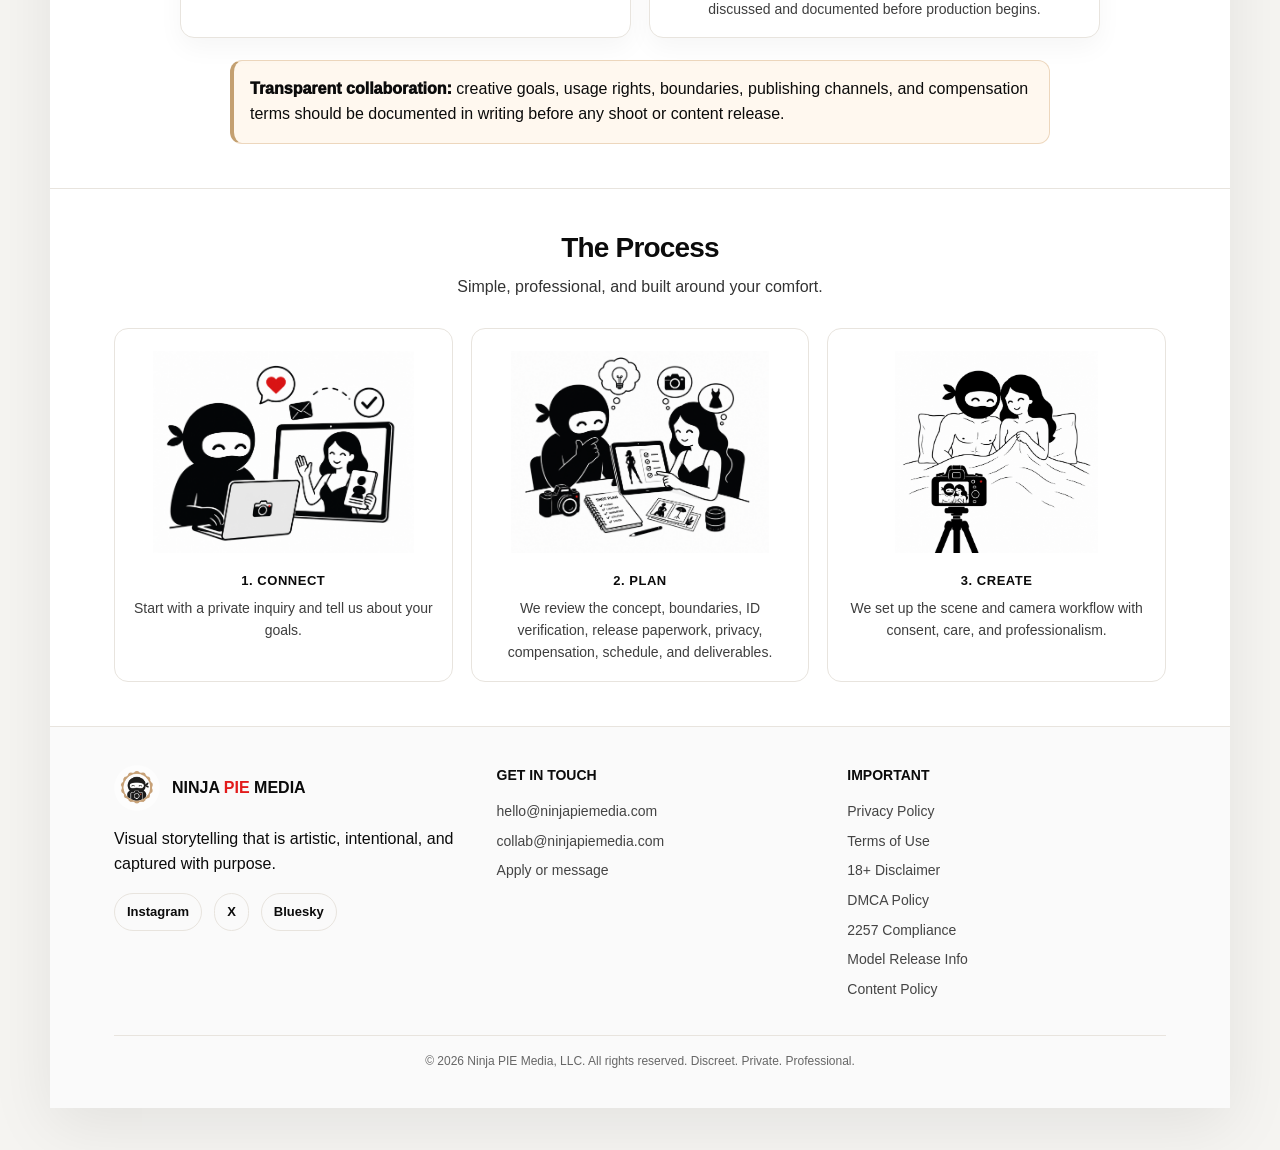
==== commit be2b1d6a: "Add files via upload" ====
--- a/index.html
+++ b/index.html
@@ -47,7 +47,7 @@
         <div>
           <span class="pill">PRIVATE • PROFESSIONAL • ARTISTIC</span>
           <h1>Visual Storytelling.<br>Captured with <span class="red">Purpose.</span></h1>
-          <p>Ninja PIE Media specializes in artistic portraiture, boudoir photography, creator collaborations, and premium visual storytelling.</p>
+          <p>Ninja PIE Media specializes in nude and boudoir photography, adult creator collaborations, and premium visual storytelling.</p>
           <div class="cta-row">
             <a class="btn" href="work.html">Explore Our Work →</a>
             <a class="btn black" href="collaborate.html">Apply or Message →</a>
